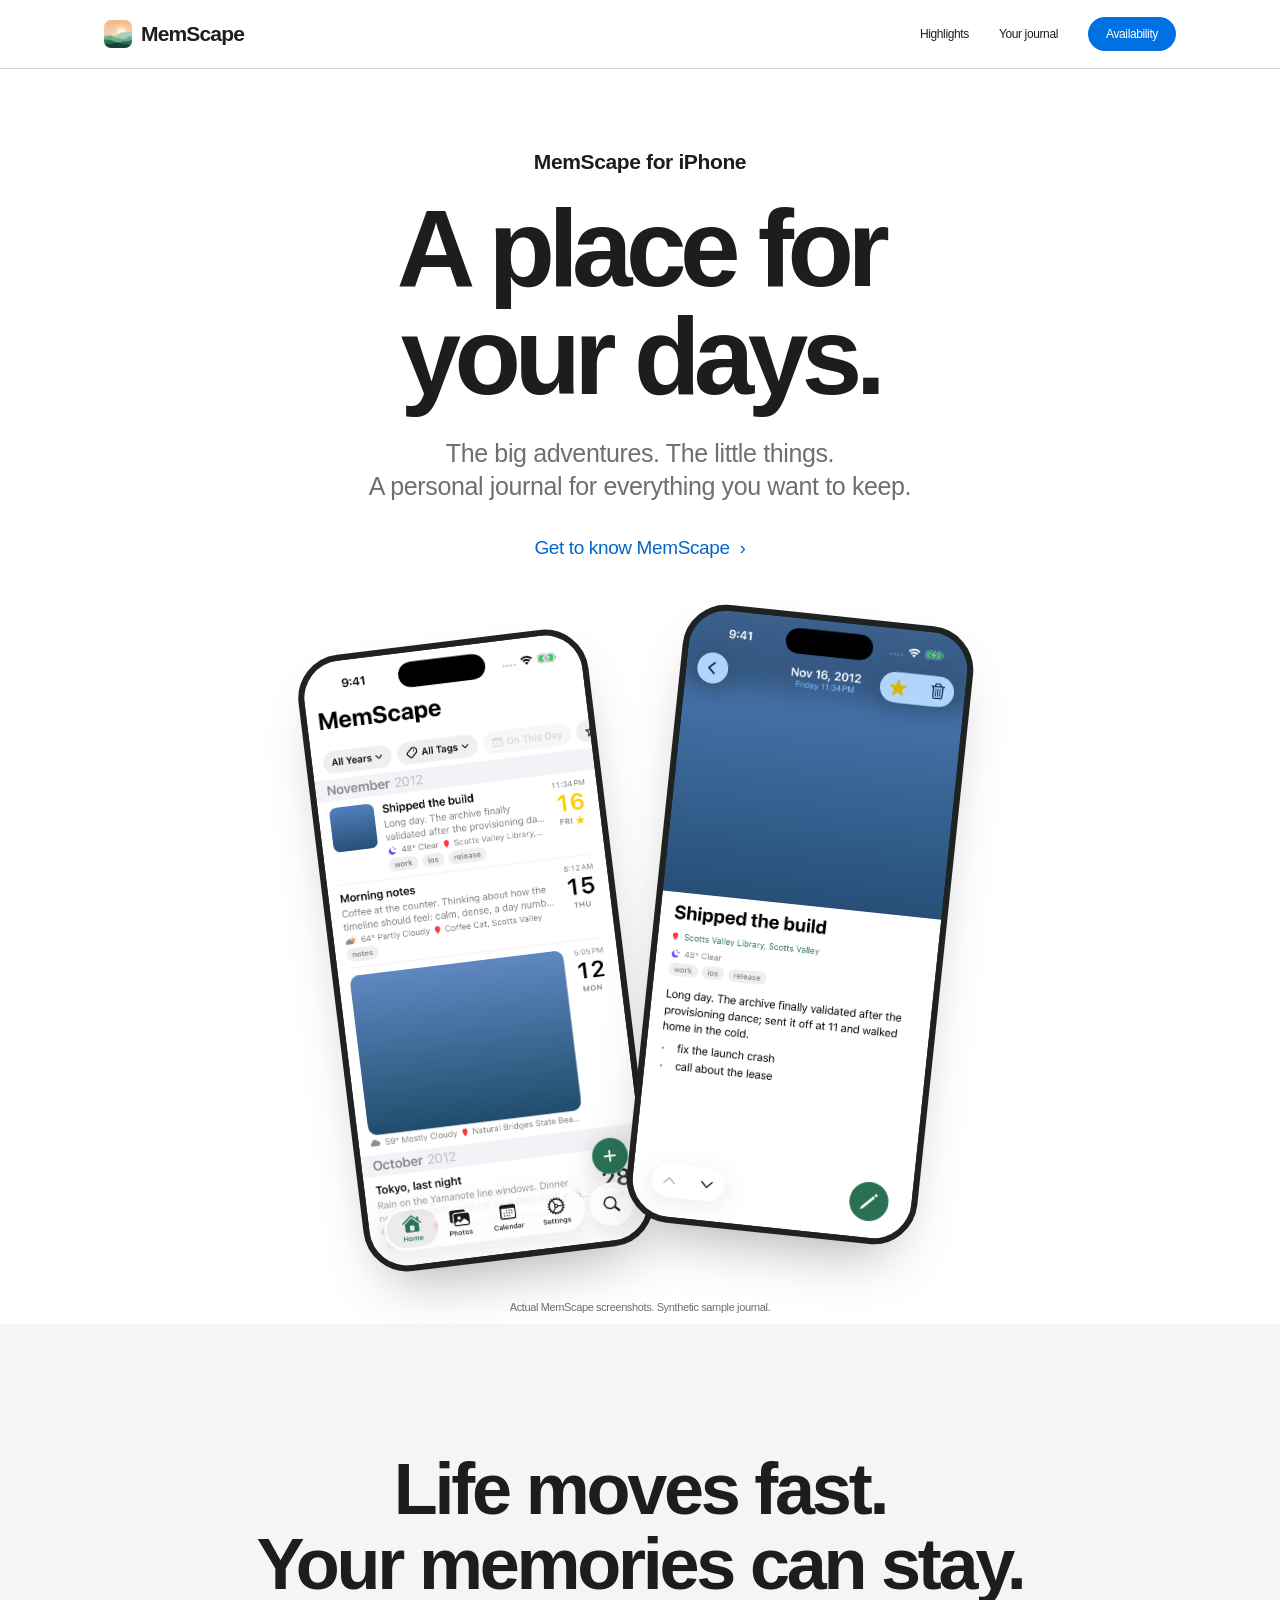
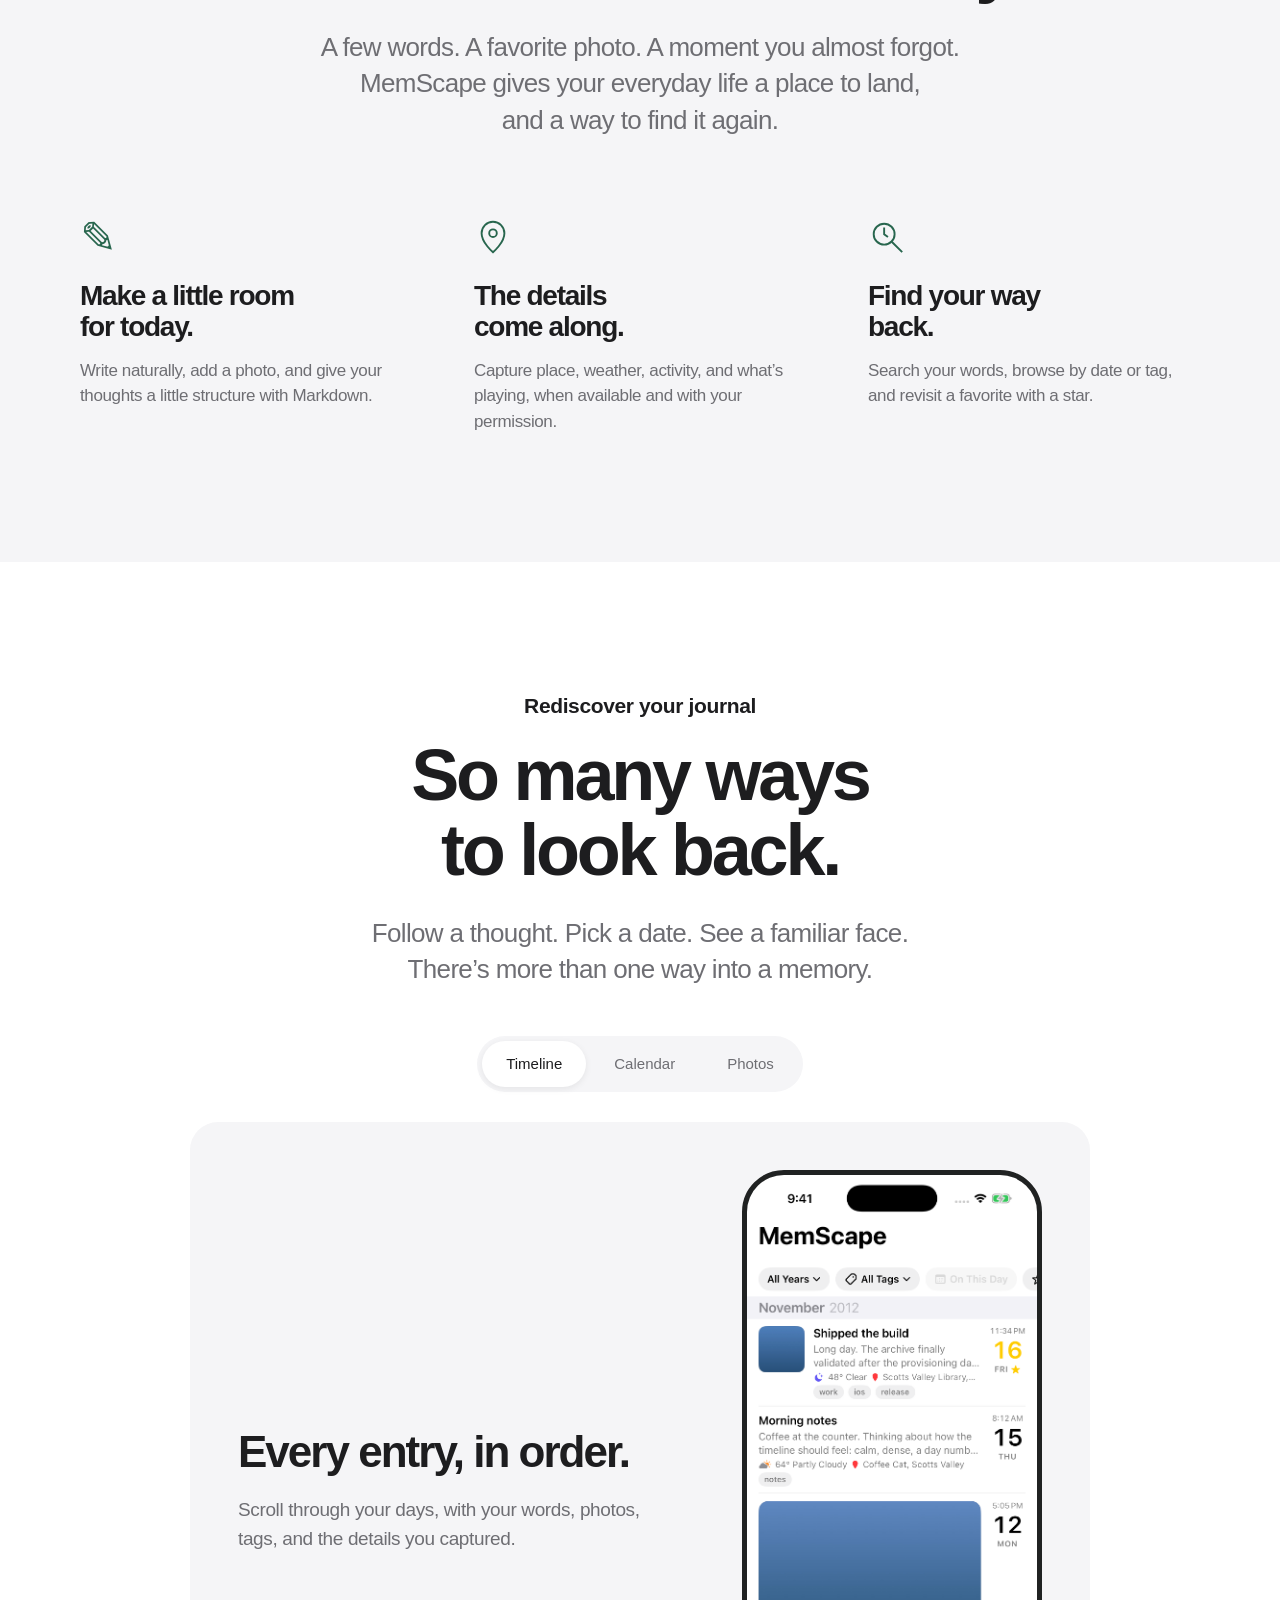
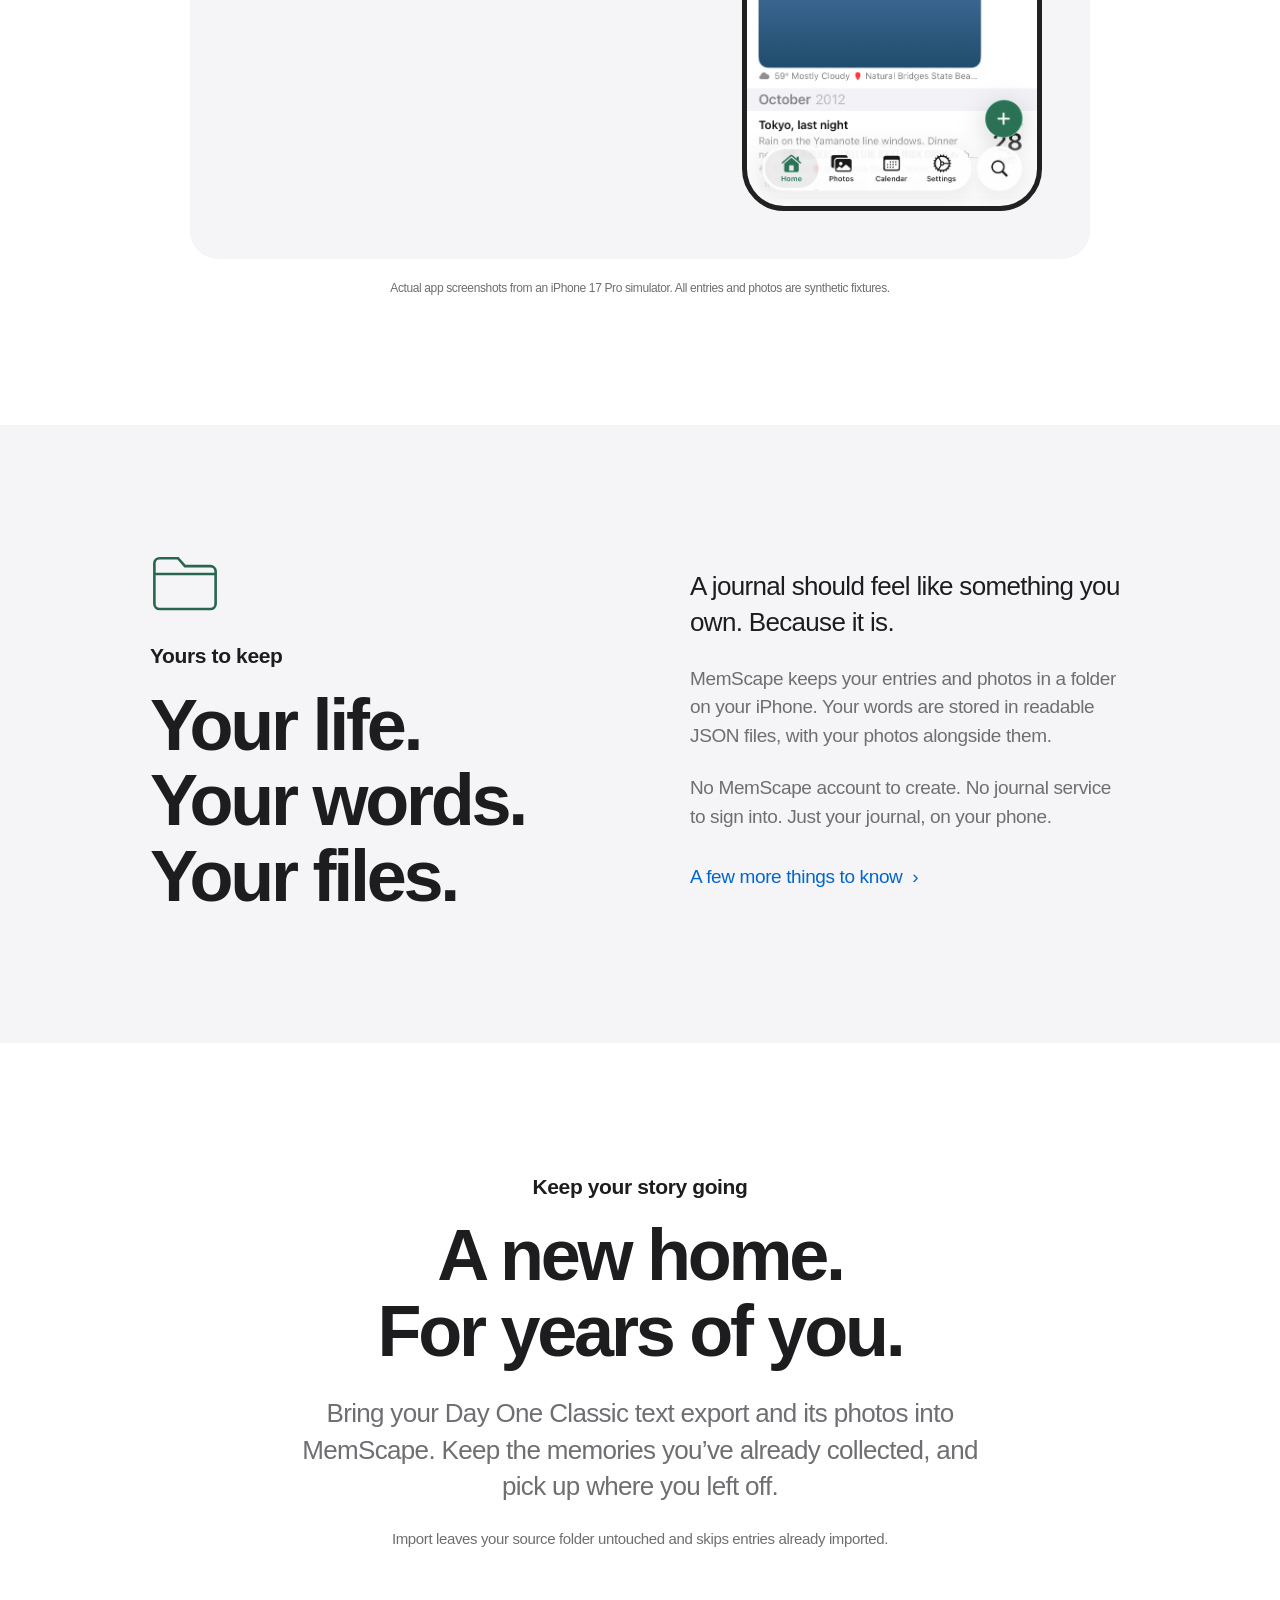
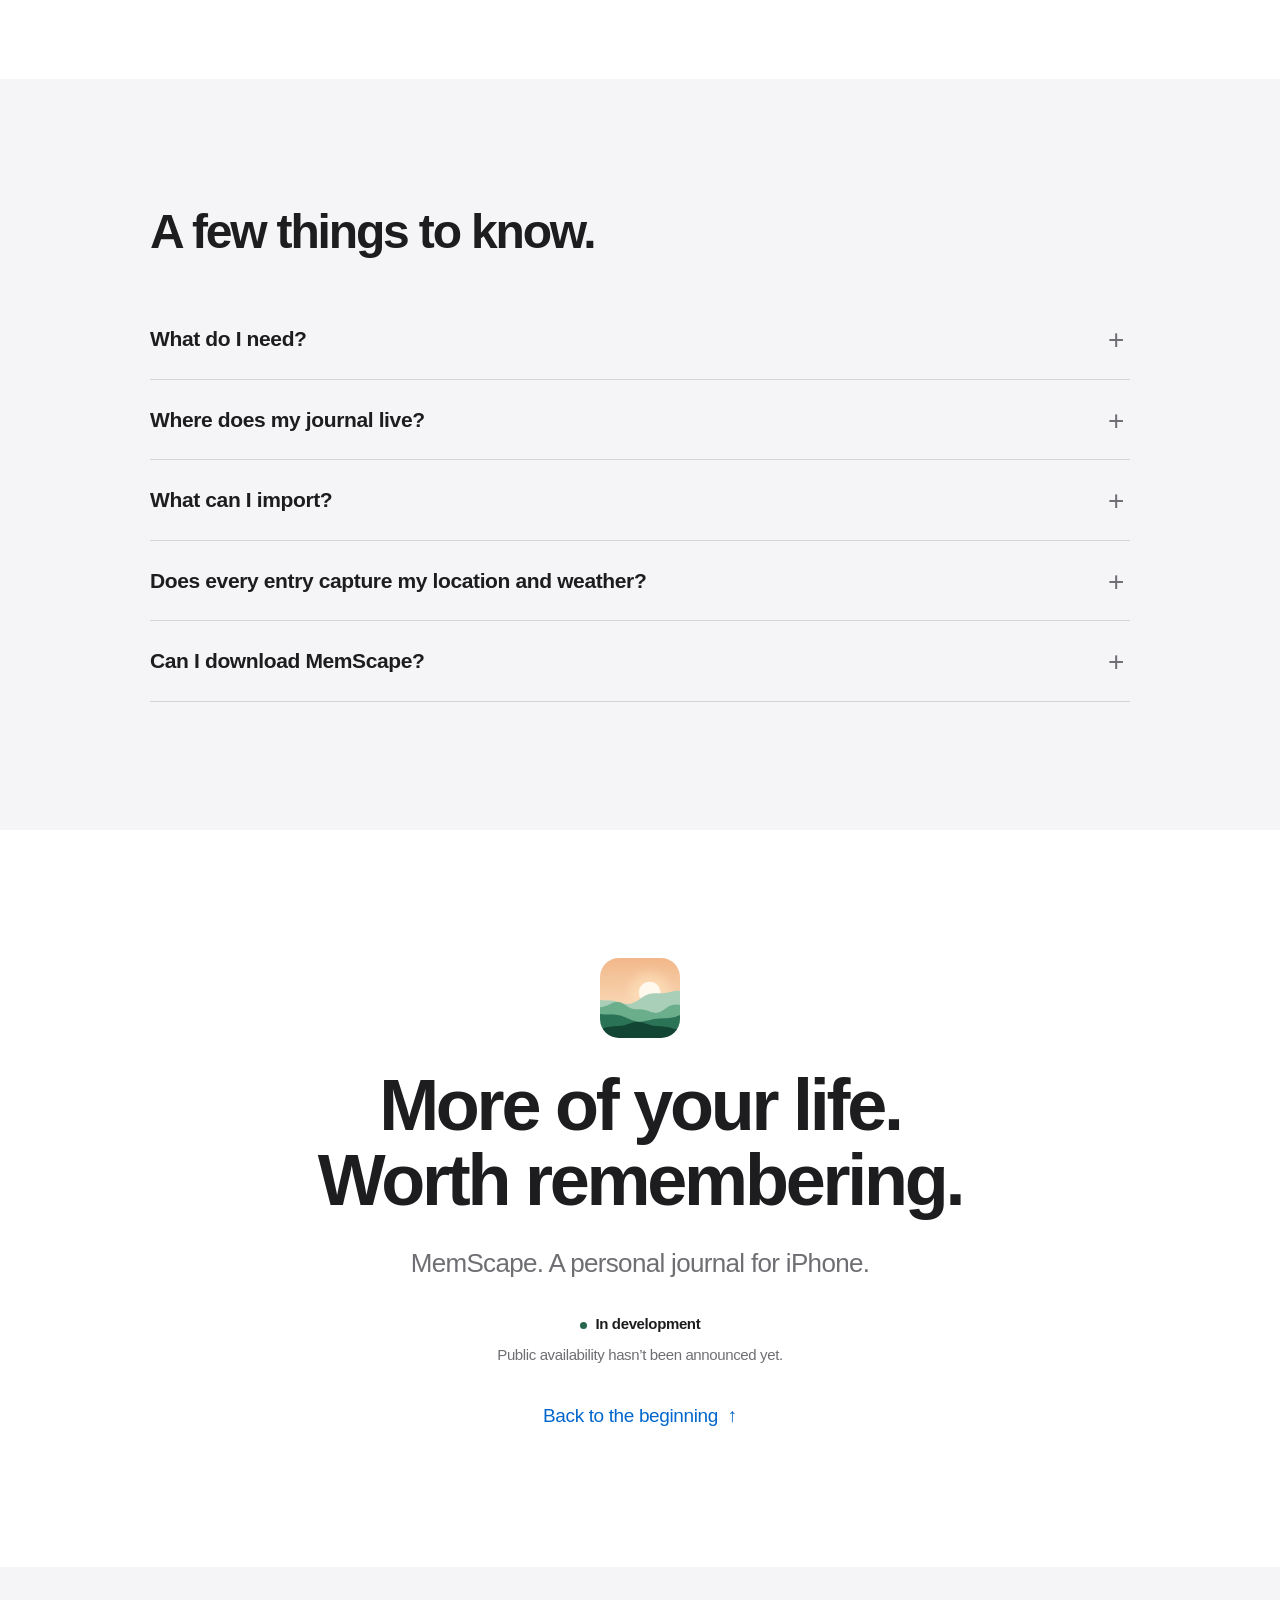
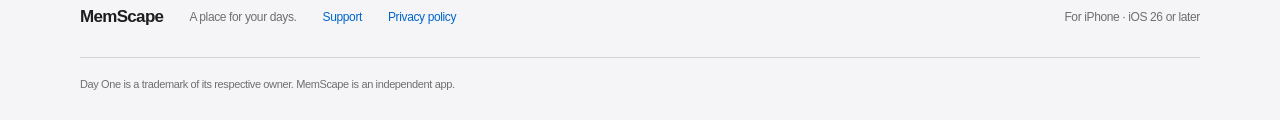
==== index.html @ fe90cf46 "docs: add MemScape privacy and beta support pages" ====
<!doctype html>
<html lang="en">
<head>
  <meta charset="utf-8">
  <meta name="viewport" content="width=device-width, initial-scale=1, viewport-fit=cover">
  <title>MemScape — A place for your days.</title>
  <meta name="description" content="A personal journal for iPhone. Write a little, keep the details, and find your way back. Your words and photos, in files you own.">
  <meta name="color-scheme" content="light dark">
  <meta name="theme-color" content="#ffffff" media="(prefers-color-scheme: light)">
  <meta name="theme-color" content="#000000" media="(prefers-color-scheme: dark)">
  <meta property="og:title" content="MemScape — A place for your days.">
  <meta property="og:description" content="Write a little. Keep the details. Find your way back. A personal journal for iPhone.">
  <meta property="og:type" content="website">
  <link rel="icon" href="assets/app-icon.png" type="image/png">
  <link rel="apple-touch-icon" href="assets/app-icon.png">
  <link rel="stylesheet" href="assets/product.css">
  <script defer src="assets/product.js"></script>
</head>
<body>
  <a class="skip" href="#main">Skip to content</a>
  <header class="navigation">
    <nav class="nav-inner" aria-label="Main navigation">
      <a class="wordmark" href="#top"><img src="assets/app-icon.png" width="28" height="28" alt="">MemScape</a>
      <div class="nav-links"><a href="#highlights">Highlights</a><a href="#your-journal">Your journal</a><a class="button button-small" href="#availability">Availability</a></div>
    </nav>
  </header>
  <main id="main">
    <section class="hero" id="top" aria-labelledby="hero-title">
      <div class="hero-copy">
        <p class="product-name">MemScape for iPhone</p>
        <h1 id="hero-title">A place for<br>your days.</h1>
        <p class="hero-description">The big adventures. The little things.<br>A personal journal for everything you want to keep.</p>
        <a class="text-link" href="#highlights">Get to know MemScape <span aria-hidden="true">›</span></a>
      </div>
      <figure class="product-stage">
        <div class="phone phone-timeline"><picture><source media="(prefers-color-scheme: dark)" srcset="assets/screenshots/home-dark.png"><img src="assets/screenshots/home-light.png" width="1206" height="2622" alt="MemScape Home screen showing the sample journal timeline"></picture></div>
        <div class="phone phone-entry"><picture><source media="(prefers-color-scheme: dark)" srcset="assets/screenshots/entry-dark.png"><img src="assets/screenshots/entry-light.png" width="1206" height="2622" alt="MemScape entry screen showing the sample entry Shipped the build"></picture></div>
        <figcaption>Actual MemScape screenshots. Synthetic sample journal.</figcaption>
      </figure>
    </section>

    <section class="intro band" id="highlights" aria-labelledby="intro-title">
      <div class="wrap"><h2 id="intro-title">Life moves fast.<br>Your memories can stay.</h2><p class="lede">A few words. A favorite photo. A moment you almost forgot.<br class="desktop-break"> MemScape gives your everyday life a place to land,<br class="desktop-break"> and a way to find it again.</p></div>
      <div class="feature-grid wrap-wide">
        <article class="feature"><span class="feature-symbol" aria-hidden="true">✎</span><h3>Make a little room<br>for today.</h3><p>Write naturally, add a photo, and give your thoughts a little structure with Markdown.</p></article>
        <article class="feature"><svg class="feature-symbol" aria-hidden="true" viewBox="0 0 40 40" fill="none" stroke="currentColor" stroke-width="2"><path d="M20 36S8 26 8 16a12 12 0 0 1 24 0c0 10-12 20-12 20Z"/><circle cx="20" cy="16" r="4"/></svg><h3>The details<br>come along.</h3><p>Capture place, weather, activity, and what’s playing, when available and with your permission.</p></article>
        <article class="feature"><svg class="feature-symbol" aria-hidden="true" viewBox="0 0 40 40" fill="none" stroke="currentColor" stroke-width="2"><circle cx="17" cy="17" r="11"/><path d="m25 25 11 11M17 10v7l4 3"/></svg><h3>Find your way<br>back.</h3><p>Search your words, browse by date or tag, and revisit a favorite with a star.</p></article>
      </div>
    </section>

    <section class="browse band" aria-labelledby="browse-title">
      <div class="wrap section-heading"><p class="section-label">Rediscover your journal</p><h2 id="browse-title">So many ways<br>to look back.</h2><p class="lede">Follow a thought. Pick a date. See a familiar face.<br class="desktop-break"> There’s more than one way into a memory.</p></div>
      <div class="browse-demo wrap-wide">
        <div class="preview-controls" role="group" aria-label="Explore journal screenshots" hidden>
          <button type="button" aria-pressed="true" aria-controls="view-timeline" data-view="timeline">Timeline</button>
          <button type="button" aria-pressed="false" aria-controls="view-calendar" data-view="calendar">Calendar</button>
          <button type="button" aria-pressed="false" aria-controls="view-photos" data-view="photos">Photos</button>
        </div>
        <div class="journal-preview" id="view-timeline">
          <div class="preview-copy"><h3>Every entry, in order.</h3><p>Scroll through your days, with your words, photos, tags, and the details you captured.</p></div>
          <div class="screenshot-frame"><picture><source media="(prefers-color-scheme: dark)" srcset="assets/screenshots/home-dark.png"><img src="assets/screenshots/home-light.png" width="1206" height="2622" alt="MemScape Home timeline with sample entries grouped by month"></picture></div>
        </div>
        <div class="journal-preview" id="view-calendar" hidden>
          <div class="preview-copy"><h3>Start with a day.</h3><p>Browse your journal by date in the calendar.</p></div>
          <div class="screenshot-frame"><picture><source media="(prefers-color-scheme: dark)" srcset="assets/screenshots/calendar-dark.png"><img src="assets/screenshots/calendar-light.png" width="1206" height="2622" alt="MemScape Calendar screen showing dates from the sample journal"></picture></div>
        </div>
        <div class="journal-preview" id="view-photos" hidden>
          <div class="preview-copy"><h3>Let a photo take you back.</h3><p>Browse the photos in your journal and open the entries behind them.</p></div>
          <div class="screenshot-frame"><picture><source media="(prefers-color-scheme: dark)" srcset="assets/screenshots/photos-dark.png"><img src="assets/screenshots/photos-light.png" width="1206" height="2622" alt="MemScape Photos screen showing the synthetic sample photo grid"></picture></div>
        </div>
        <p class="demo-note">Actual app screenshots from an iPhone 17 Pro simulator. All entries and photos are synthetic fixtures.</p>
      </div>
    </section>

    <section class="ownership band" id="your-journal" aria-labelledby="ownership-title">
      <div class="wrap ownership-layout"><div><svg class="folder-symbol" viewBox="0 0 80 68" fill="none" aria-hidden="true"><path d="M5 19V12a6 6 0 0 1 6-6h21l8 9h29a6 6 0 0 1 6 6v37a6 6 0 0 1-6 6H11a6 6 0 0 1-6-6V19Z" stroke="currentColor" stroke-width="3"/><path d="M5 24h70" stroke="currentColor" stroke-width="3"/></svg><p class="section-label">Yours to keep</p><h2 id="ownership-title">Your life.<br>Your words.<br>Your files.</h2></div><div class="ownership-copy"><p class="lede">A journal should feel like something you own. Because it is.</p><p>MemScape keeps your entries and photos in a folder on your iPhone. Your words are stored in readable JSON files, with your photos alongside them.</p><p>No MemScape account to create. No journal service to sign into. Just your journal, on your phone.</p><a class="text-link" href="#questions">A few more things to know <span aria-hidden="true">›</span></a></div></div>
    </section>

    <section class="import-section band" aria-labelledby="import-title"><div class="wrap"><p class="section-label">Keep your story going</p><h2 id="import-title">A new home.<br>For years of you.</h2><p class="lede">Bring your Day One Classic text export and its photos into MemScape. Keep the memories you’ve already collected, and pick up where you left off.</p><p class="supporting">Import leaves your source folder untouched and skips entries already imported.</p></div></section>

    <section class="questions band" id="questions" aria-labelledby="questions-title"><div class="wrap"><h2 id="questions-title">A few things to know.</h2>
      <details><summary>What do I need?</summary><p>MemScape is being developed for iPhone running iOS 26 or later, in portrait orientation.</p></details>
      <details><summary>Where does my journal live?</summary><p>In MemScape’s Documents/Journal folder on your iPhone. Entries are individual JSON files; photos are JPEG files. You can access the journal through the Files app. Keep your own backup of the folder.</p></details>
      <details><summary>What can I import?</summary><p>A Day One Classic text-export folder with its referenced photos. This importer is for the Classic text format; it does not import modern Day One JSON or ZIP exports.</p></details>
      <details><summary>Does every entry capture my location and weather?</summary><p>Context capture depends on your permissions, device support, and service availability. You can write an entry without those details.</p></details>
      <details><summary>Can I download MemScape?</summary><p>MemScape is in development. A public download and release date haven’t been announced.</p></details>
    </div></section>

    <section class="availability band" id="availability" aria-labelledby="availability-title"><div class="wrap"><img class="closing-icon" src="assets/app-icon.png" width="80" height="80" alt="" loading="lazy"><h2 id="availability-title">More of your life.<br>Worth remembering.</h2><p class="lede">MemScape. A personal journal for iPhone.</p><p class="availability-status"><span aria-hidden="true"></span> In development</p><p class="supporting">Public availability hasn’t been announced yet.</p><a class="text-link" href="#top">Back to the beginning <span aria-hidden="true">↑</span></a></div></section>
  </main>
  <footer><div class="wrap-wide footer-inner"><a class="wordmark" href="#top">MemScape</a><p>A place for your days.</p><a href="support.html">Support</a><a href="privacy-policy.html">Privacy policy</a><span>For iPhone · iOS 26 or later</span></div><p class="footer-note wrap-wide">Day One is a trademark of its respective owner. MemScape is an independent app.</p></footer>
</body>
</html>
---- assets/product.css ----
:root {
  color-scheme: light dark;
  --background: #fff; --surface: #f5f5f7; --ink: #1d1d1f; --secondary: #6e6e73;
  --line: #d2d2d7; --blue: #0066cc; --green: #28664e; --nav: rgb(255 255 255 / 82%);
  font-family: -apple-system, BlinkMacSystemFont, "Helvetica Neue", Arial, sans-serif;
  font-synthesis: none; -webkit-font-smoothing: antialiased;
}
* { box-sizing: border-box; }
html { scroll-padding-top: 84px; }
body { margin: 0; background: var(--background); color: var(--ink); font-size: 17px; line-height: 1.5; letter-spacing: -.022em; }
h1, h2, h3, p, figure { margin: 0; }
h1, h2, h3 { line-height: 1.05; letter-spacing: -.045em; text-wrap: balance; }
h2 { font-size: clamp(40px, 5.8vw, 72px); font-weight: 650; }
a { color: var(--blue); text-decoration: none; }
a:hover { text-decoration: underline; }
button { font: inherit; }
img { display: block; max-width: 100%; height: auto; }
svg { display: block; }
[hidden] { display: none !important; }
:focus-visible { outline: 3px solid var(--blue); outline-offset: 5px; border-radius: 5px; }
.skip { position: fixed; top: -100px; left: 20px; background: var(--background); padding: 12px; z-index: 20; }
.skip:focus { top: 12px; }
.wrap { width: min(980px, calc(100% - 48px)); margin-inline: auto; }
.wrap-wide { width: min(1120px, calc(100% - 48px)); margin-inline: auto; }
.navigation { position: sticky; top: 0; z-index: 10; background: var(--nav); backdrop-filter: blur(20px); -webkit-backdrop-filter: blur(20px); border-bottom: 1px solid var(--line); }
.nav-inner { max-width: 1120px; margin: auto; min-height: 68px; display: flex; align-items: center; justify-content: space-between; gap: 20px; padding: 8px 24px; }
.wordmark { display: inline-flex; align-items: center; gap: 9px; font-size: 21px; font-weight: 650; color: var(--ink); letter-spacing: -.04em; min-height: 44px; }
.wordmark img { border-radius: 7px; }
.nav-links { display: flex; align-items: center; gap: 30px; font-size: 12px; }
.nav-links > a { display: inline-flex; align-items: center; min-height: 44px; color: var(--ink); }
.nav-links > .button { color: #fff; min-height: 34px; }
.button { display: inline-block; background: #0071e3; color: #fff; border-radius: 24px; padding: 8px 18px; }
.button:hover { background: #0077ed; text-decoration: none; }
.hero { overflow: hidden; text-align: center; padding-top: clamp(54px, 6vw, 84px); }
.hero-copy { padding: 0 24px; }
.product-name { font-size: 21px; font-weight: 600; margin-bottom: 18px; }
h1 { font-size: clamp(64px, 8.5vw, 112px); line-height: .99; font-weight: 700; letter-spacing: -.06em; }
.hero-description { color: var(--secondary); font-size: clamp(19px, 2vw, 25px); line-height: 1.35; font-weight: 500; margin: 26px auto 22px; }
.text-link { display: inline-block; font-size: 19px; min-height: 44px; padding: 8px 0; }
.text-link span { margin-left: 5px; }
.product-stage { width: 800px; max-width: 100%; height: 710px; margin: 43px auto 0; position: relative; }
.phone { position: absolute; width: 292px; border: 6px solid #202222; border-radius: 44px; background: #202222; box-shadow: 0 30px 60px -25px rgb(0 0 0 / 35%); overflow: hidden; }
.phone img { width: 100%; height: auto; }
.phone-timeline { left: 90px; top: 26px; transform: rotate(-7deg); }
.phone-entry { right: 94px; top: 0; transform: rotate(6deg); }
figcaption { position: absolute; bottom: 8px; width: 100%; font-size: 11px; color: var(--secondary); }
.band { padding: clamp(80px, 10vw, 140px) 0; }
.intro { background: var(--surface); text-align: center; }
.lede { color: var(--secondary); font-size: clamp(20px, 2.3vw, 26px); line-height: 1.4; letter-spacing: -.026em; margin: 26px auto 0; max-width: 690px; font-weight: 500; }
.feature-grid { display: grid; grid-template-columns: repeat(3, 1fr); gap: 62px; text-align: left; margin-top: 78px; }
.feature-symbol { display: block; width: 38px; height: 42px; color: var(--green); font-size: 44px; line-height: 1; margin-bottom: 22px; }
.feature h3 { font-size: 28px; line-height: 1.12; margin-bottom: 15px; }
.feature p { font-size: 17px; color: var(--secondary); line-height: 1.5; }
.section-heading { text-align: center; }
.section-label { font-size: 21px; font-weight: 600; margin-bottom: 16px; }
.browse-demo { margin-top: 48px; }
.preview-controls { display: flex; justify-content: center; gap: 4px; background: var(--surface); border-radius: 30px; padding: 5px; width: fit-content; max-width: 100%; margin: 0 auto 30px; }
.preview-controls button { border: 0; border-radius: 24px; background: transparent; padding: 12px 24px; cursor: pointer; color: var(--secondary); font-size: 15px; min-height: 44px; }
.preview-controls button[aria-pressed="true"] { background: var(--background); color: var(--ink); box-shadow: 0 2px 7px #00000012; }
.journal-preview { padding: 48px; border-radius: 28px; background: var(--surface); display: grid; grid-template-columns: 1fr 300px; gap: 60px; align-items: center; max-width: 900px; margin-inline: auto; }
.preview-copy h3 { font-size: clamp(30px, 3.5vw, 44px); line-height: 1.1; }
.preview-copy p { font-size: 19px; line-height: 1.5; color: var(--secondary); margin-top: 20px; }
.screenshot-frame { border: 5px solid #202222; border-radius: 42px; overflow: hidden; background: #202222; width: 100%; }
.screenshot-frame img { width: 100%; height: auto; }
.demo-note { text-align: center; color: var(--secondary); font-size: 12px; margin-top: 20px; }
.ownership { background: var(--surface); }
.ownership-layout { display: grid; grid-template-columns: 1fr 1fr; gap: 100px; align-items: center; }
.folder-symbol { width: 70px; color: var(--green); margin-bottom: 28px; }
.ownership-copy .lede { color: var(--ink); margin-top: 0; }
.ownership-copy > p:not(.lede) { color: var(--secondary); margin-top: 24px; font-size: 19px; }
.ownership-copy .text-link { margin-top: 24px; }
.import-section { text-align: center; }
.supporting { color: var(--secondary); font-size: 15px; margin: 24px auto 0; max-width: 540px; }
.questions { background: var(--surface); }
.questions h2 { font-size: clamp(34px, 4vw, 48px); margin-bottom: 42px; }
details { border-bottom: 1px solid var(--line); }
summary { font-size: 21px; font-weight: 600; padding: 24px 36px 24px 0; cursor: pointer; position: relative; list-style: none; }
summary::-webkit-details-marker { display: none; }
summary::after { content: "+"; position: absolute; right: 6px; top: 20px; color: var(--secondary); font-size: 28px; font-weight: 300; }
details[open] summary::after { content: "−"; }
details p { padding: 0 35px 25px 0; color: var(--secondary); max-width: 780px; }
.availability { text-align: center; }
.closing-icon { margin: 0 auto 30px; border-radius: 19px; }
.availability-status { margin-top: 32px; font-size: 15px; font-weight: 600; }
.availability-status span { display: inline-block; width: 7px; height: 7px; background: var(--green); border-radius: 50%; margin-right: 5px; }
.availability .supporting { margin-top: 8px; }
.availability .text-link { margin-top: 28px; }
footer { padding: 28px 0; background: var(--surface); color: var(--secondary); font-size: 12px; }
.footer-inner { display: flex; align-items: center; gap: 26px; flex-wrap: wrap; }
.footer-inner .wordmark { font-size: 17px; }
.footer-inner > span { margin-left: auto; }
.footer-note { border-top: 1px solid var(--line); padding-top: 18px; margin-top: 18px; font-size: 11px; }
@media (prefers-color-scheme: dark) {
  :root { --background: #000; --surface: #161617; --ink: #f5f5f7; --secondary: #a1a1a6; --line: #424245; --blue: #2997ff; --green: #8dc9a8; --nav: rgb(22 22 23 / 85%); }
  .phone { box-shadow: 0 30px 60px -25px #000; }
}
@media (max-width: 760px) {
  .nav-links { gap: 18px; }
  .nav-links > a:not(.button) { display: none; }
  .nav-inner { min-height: 60px; padding-inline: 20px; }
  .product-name { font-size: 18px; }
  .hero-description { font-size: 20px; }
  .product-stage { height: auto; aspect-ratio: 1 / 1.17; width: calc(100% - 32px); }
  .phone { width: 44%; max-width: 250px; border-width: 4px; border-radius: 26px; transform-origin: top center; }
  .phone-timeline { left: 6%; top: 26px; transform: rotate(-7deg); }
  .phone-entry { right: 6%; transform: rotate(6deg); }
  figcaption { bottom: 8px; }
  .feature-grid { grid-template-columns: 1fr; gap: 44px; max-width: 440px; margin-top: 55px; }
  .feature h3 br { display: none; }
  .feature-symbol { margin-bottom: 16px; }
  .ownership-layout { grid-template-columns: 1fr; gap: 35px; }
  .ownership-layout h2 { max-width: 500px; }
  .journal-preview { padding: 28px 24px; border-radius: 22px; grid-template-columns: 1fr; gap: 28px; }
  .preview-copy { text-align: center; }
  .preview-copy p { font-size: 17px; margin-top: 14px; }
  .screenshot-frame { width: min(280px, 100%); margin-inline: auto; }
  .preview-controls button { padding-inline: 18px; font-size: 13px; }
  summary { font-size: 18px; }
  .desktop-break { display: none; }
  .footer-inner { gap: 8px 20px; }
  .footer-inner > span { flex-basis: 100%; margin-left: 0; }
}
@media (max-width: 380px) {
  .wrap, .wrap-wide { width: calc(100% - 36px); }
  h1 { font-size: 60px; }
  .preview-controls button { padding-inline: 11px; }
  .journal-preview { padding: 20px; }
}
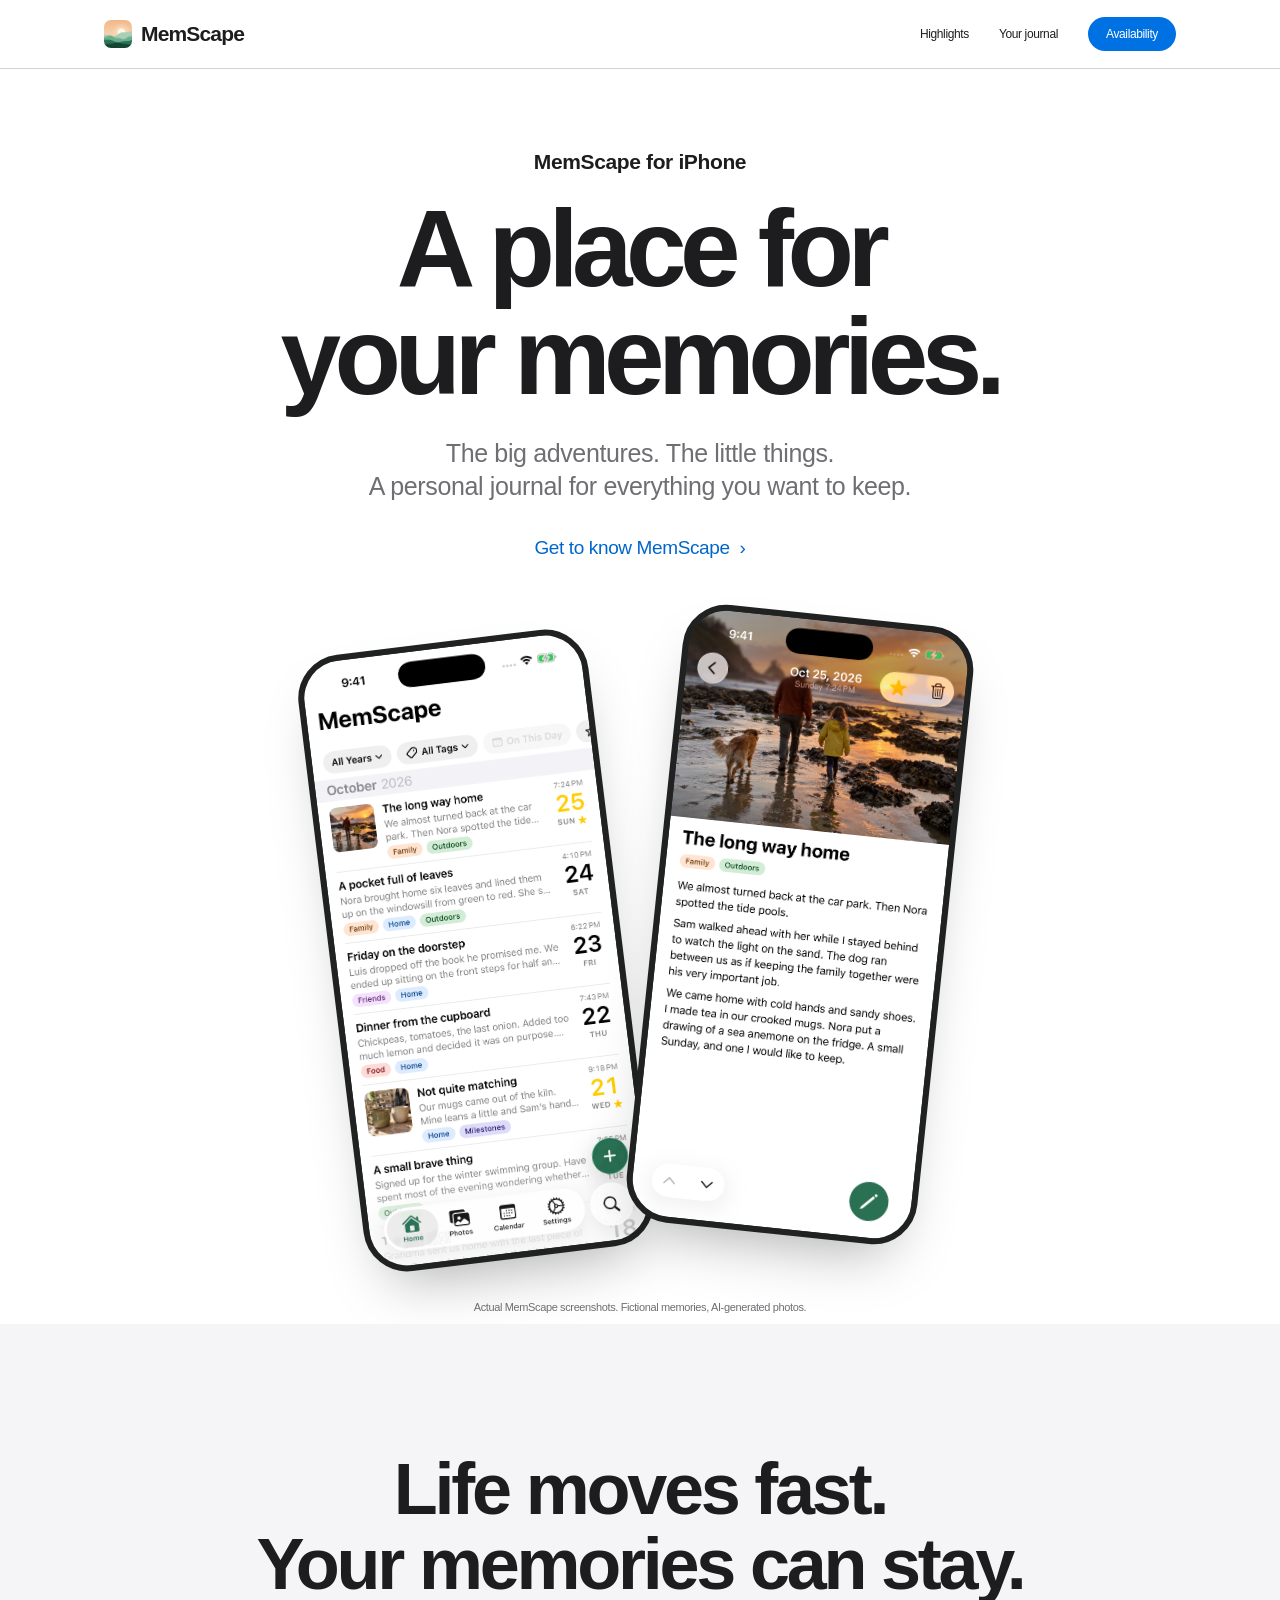
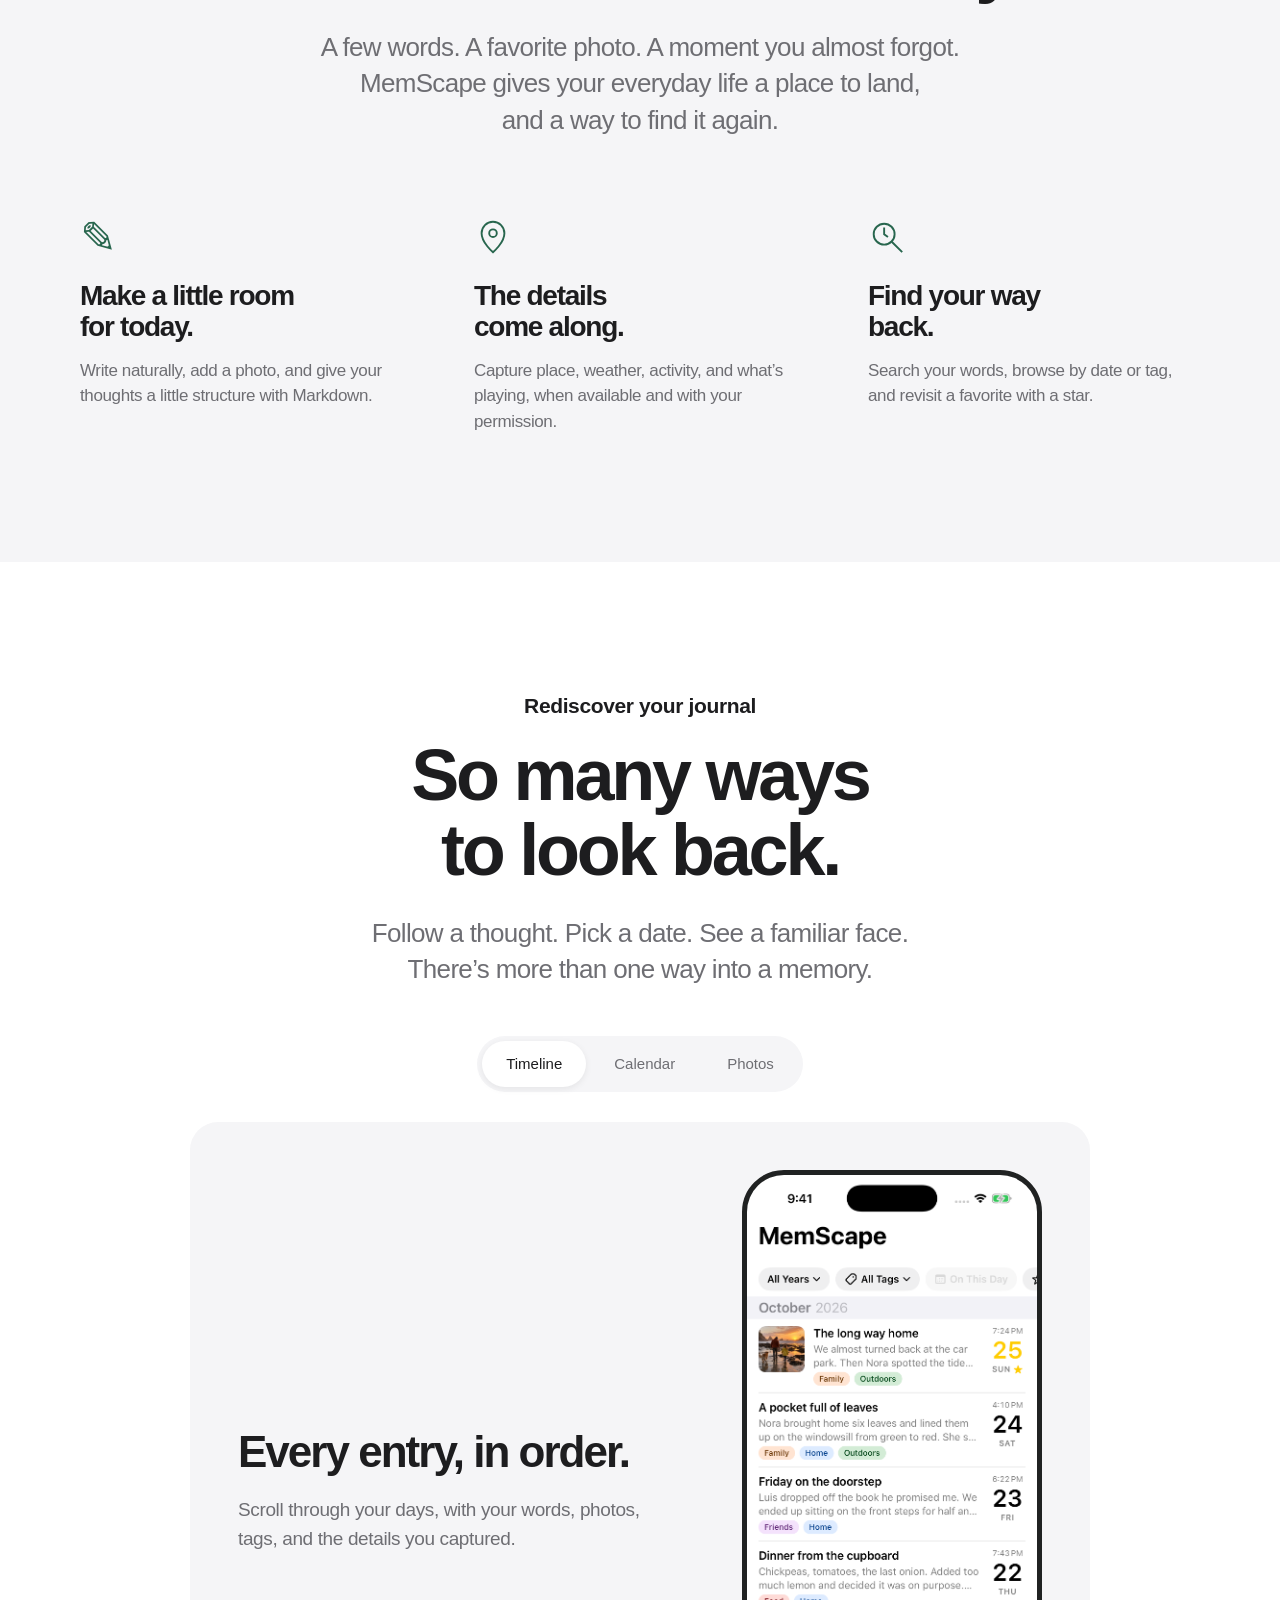
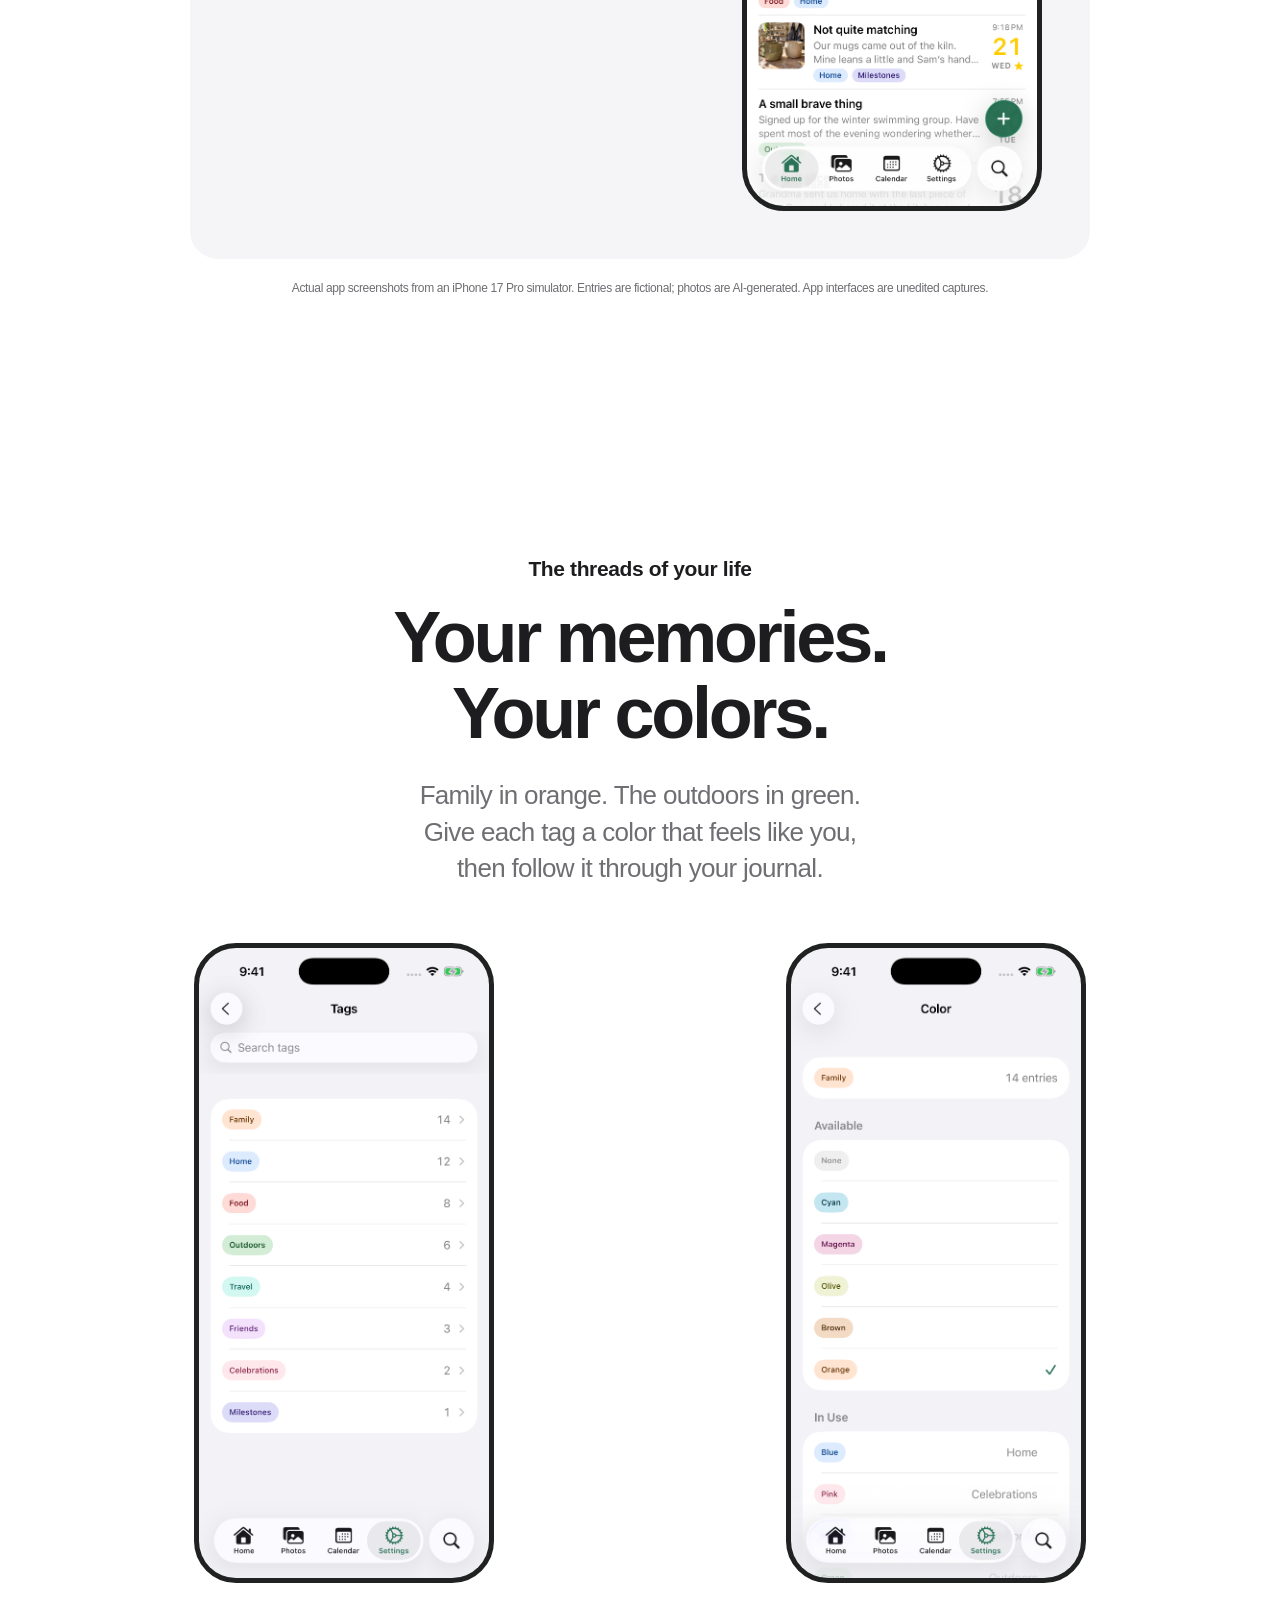
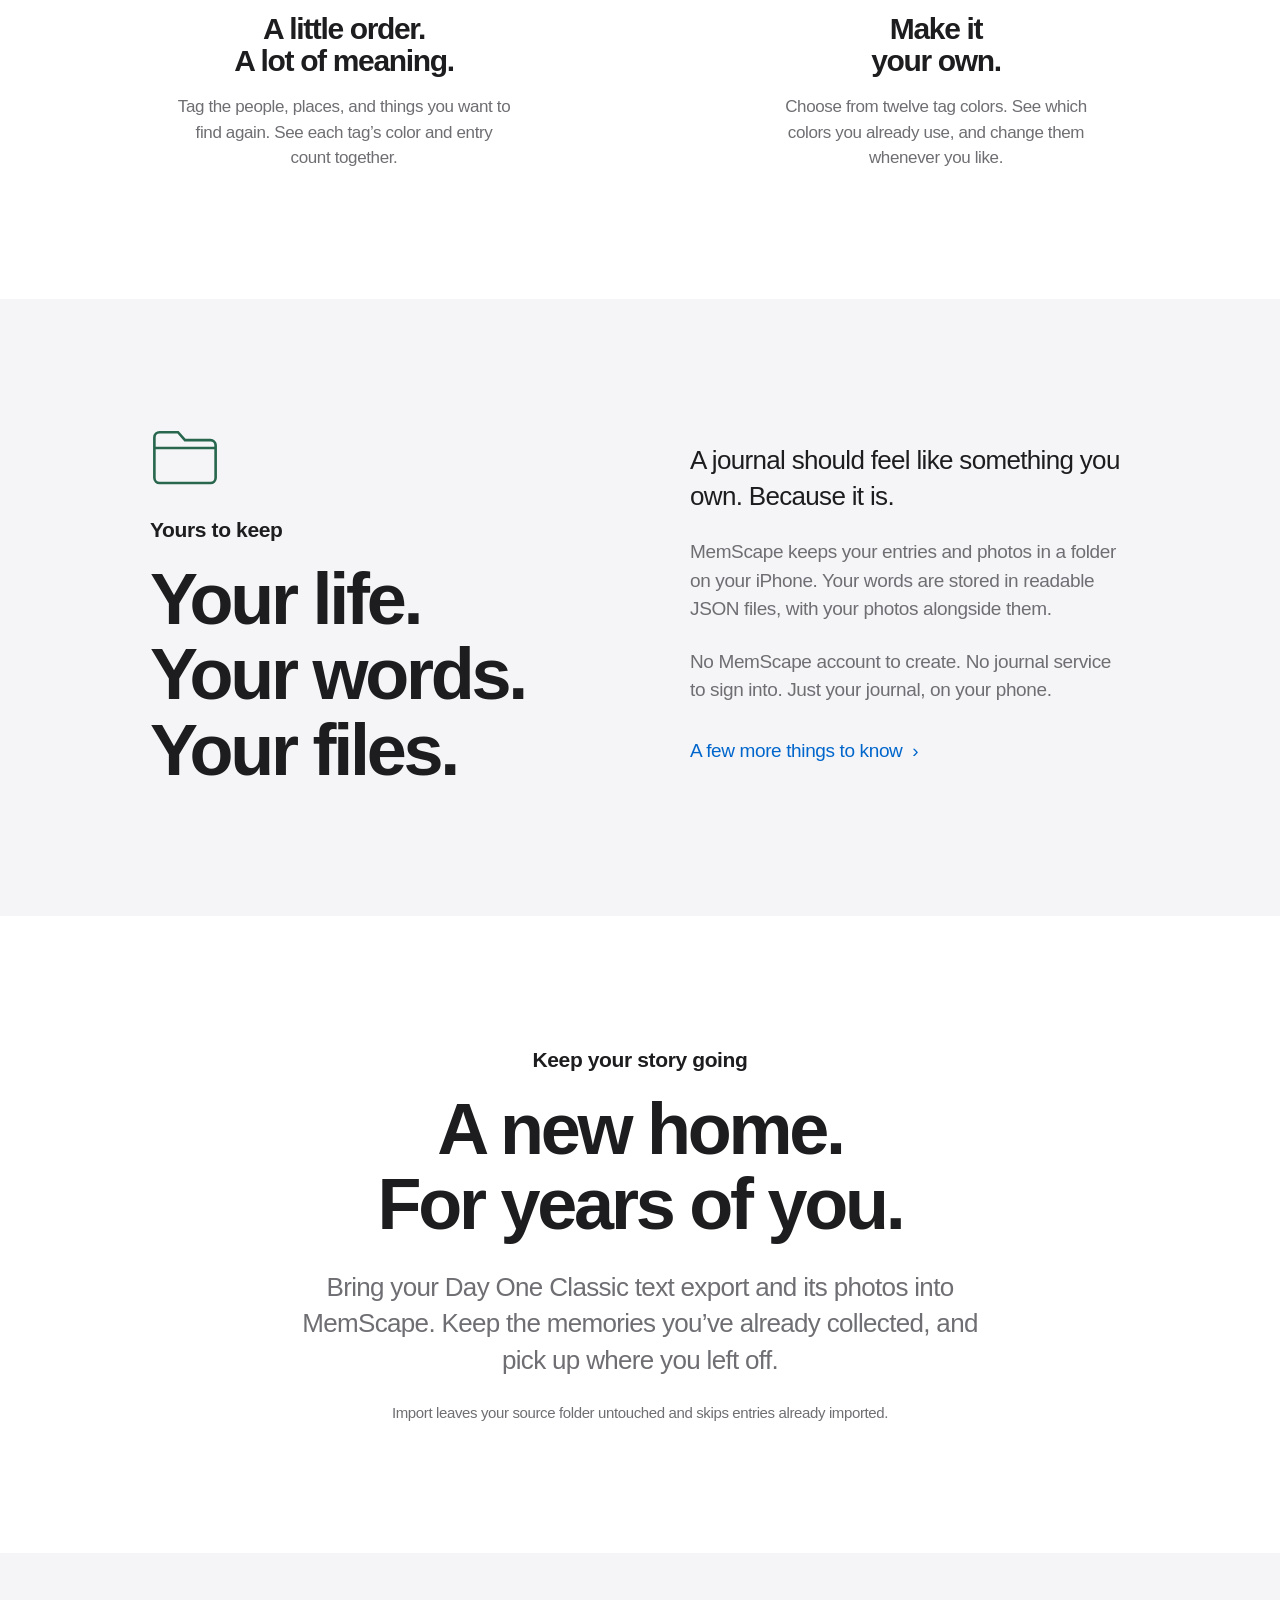
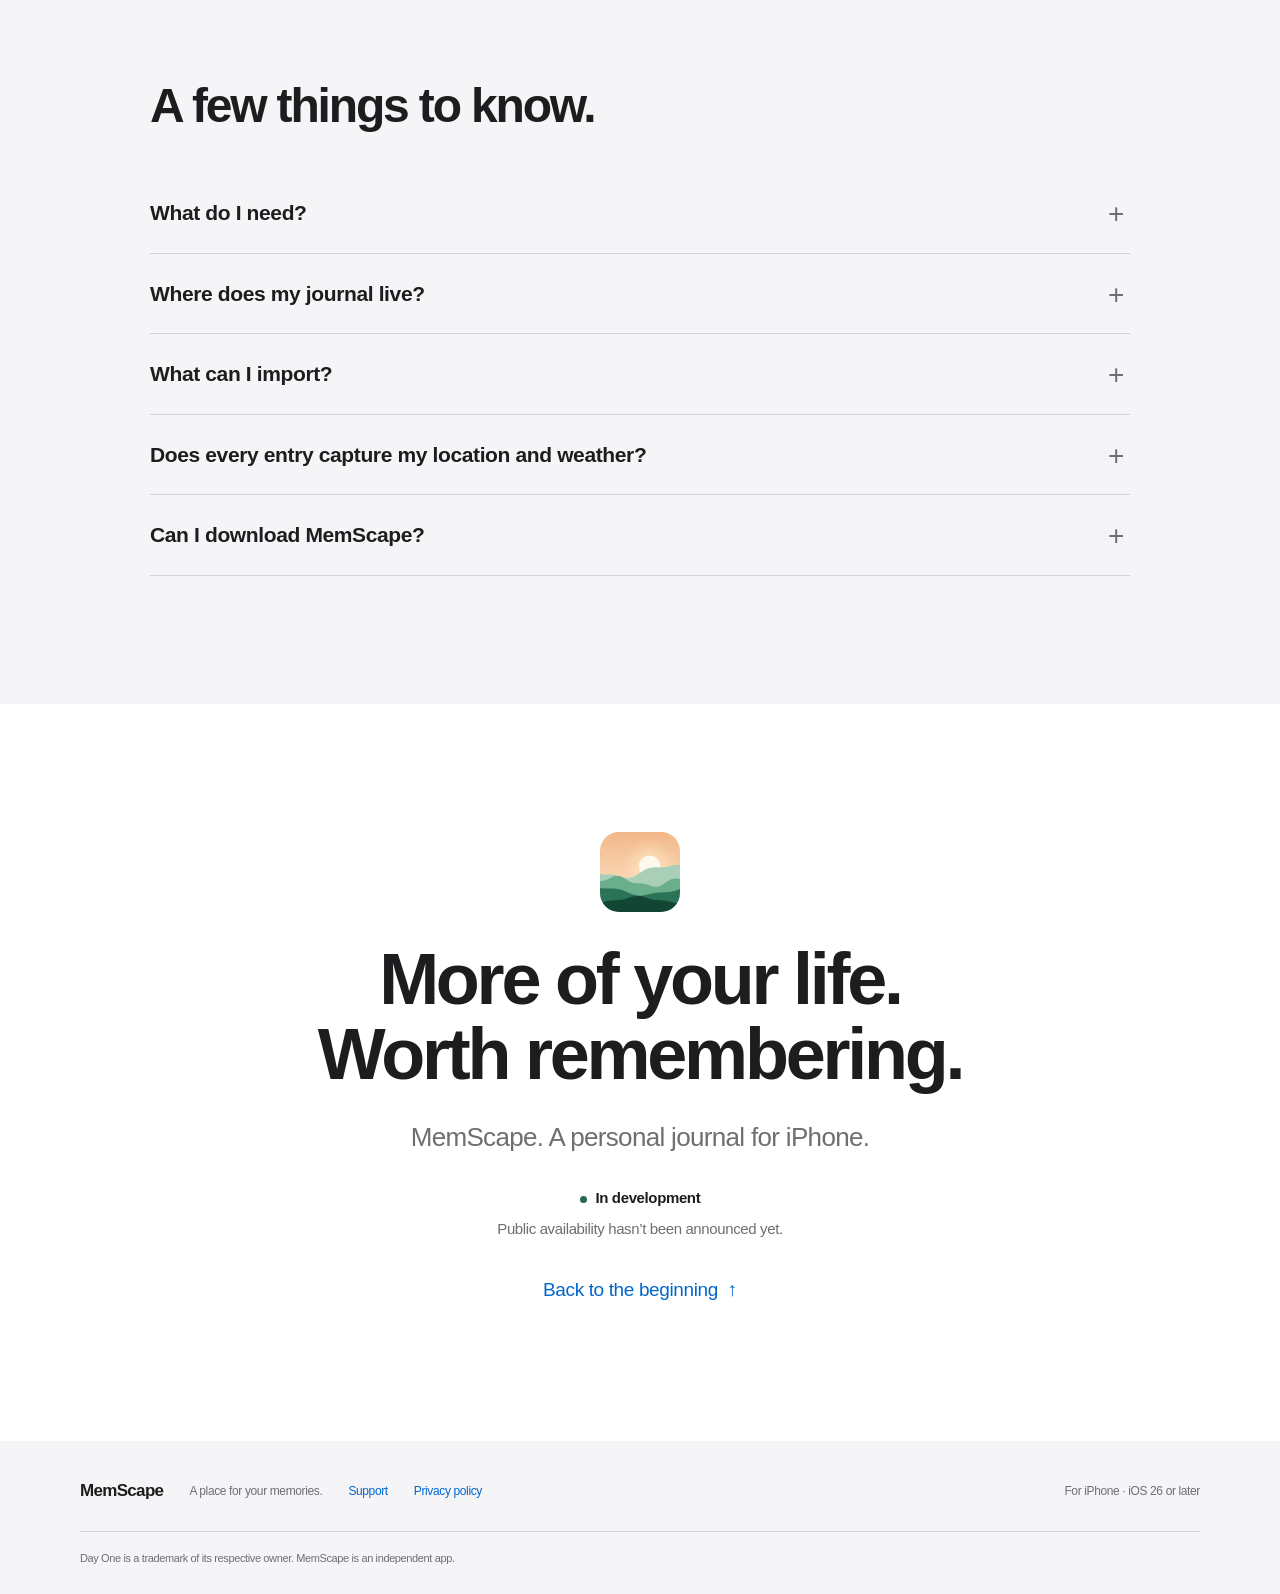
==== commit 0f355f1a: "Show memories through current app photos, calendar and tag colors" ====
--- a/index.html
+++ b/index.html
@@ -3,17 +3,17 @@
 <head>
   <meta charset="utf-8">
   <meta name="viewport" content="width=device-width, initial-scale=1, viewport-fit=cover">
-  <title>MemScape — A place for your days.</title>
+  <title>MemScape — A place for your memories.</title>
   <meta name="description" content="A personal journal for iPhone. Write a little, keep the details, and find your way back. Your words and photos, in files you own.">
   <meta name="color-scheme" content="light dark">
   <meta name="theme-color" content="#ffffff" media="(prefers-color-scheme: light)">
   <meta name="theme-color" content="#000000" media="(prefers-color-scheme: dark)">
-  <meta property="og:title" content="MemScape — A place for your days.">
-  <meta property="og:description" content="Write a little. Keep the details. Find your way back. A personal journal for iPhone.">
+  <meta property="og:title" content="MemScape — A place for your memories.">
+  <meta property="og:description" content="A place for your memories. Photos, colored tags, and a visual calendar. A personal journal for iPhone.">
   <meta property="og:type" content="website">
   <link rel="icon" href="assets/app-icon.png" type="image/png">
   <link rel="apple-touch-icon" href="assets/app-icon.png">
-  <link rel="stylesheet" href="assets/product.css">
+  <link rel="stylesheet" href="assets/product.css?v=20261026">
   <script defer src="assets/product.js"></script>
 </head>
 <body>
@@ -28,14 +28,14 @@
     <section class="hero" id="top" aria-labelledby="hero-title">
       <div class="hero-copy">
         <p class="product-name">MemScape for iPhone</p>
-        <h1 id="hero-title">A place for<br>your days.</h1>
+        <h1 id="hero-title">A place for<br>your memories.</h1>
         <p class="hero-description">The big adventures. The little things.<br>A personal journal for everything you want to keep.</p>
         <a class="text-link" href="#highlights">Get to know MemScape <span aria-hidden="true">›</span></a>
       </div>
       <figure class="product-stage">
-        <div class="phone phone-timeline"><picture><source media="(prefers-color-scheme: dark)" srcset="assets/screenshots/home-dark.png"><img src="assets/screenshots/home-light.png" width="1206" height="2622" alt="MemScape Home screen showing the sample journal timeline"></picture></div>
-        <div class="phone phone-entry"><picture><source media="(prefers-color-scheme: dark)" srcset="assets/screenshots/entry-dark.png"><img src="assets/screenshots/entry-light.png" width="1206" height="2622" alt="MemScape entry screen showing the sample entry Shipped the build"></picture></div>
-        <figcaption>Actual MemScape screenshots. Synthetic sample journal.</figcaption>
+        <div class="phone phone-timeline"><picture><source media="(prefers-color-scheme: dark)" srcset="assets/screenshots/home-dark.png?v=faa8536-final"><img src="assets/screenshots/home-light.png?v=faa8536-final" width="1206" height="2622" alt="MemScape Home timeline with fictional family memories and colored tags"></picture></div>
+        <div class="phone phone-entry"><picture><source media="(prefers-color-scheme: dark)" srcset="assets/screenshots/entry-dark.png?v=faa8536-final"><img src="assets/screenshots/entry-light.png?v=faa8536-final" width="1206" height="2622" alt="MemScape entry The long way home with a beach photograph and colored Family and Outdoors tags"></picture></div>
+        <figcaption>Actual MemScape screenshots. Fictional memories, AI-generated photos.</figcaption>
       </figure>
     </section>
 
@@ -58,17 +58,25 @@
         </div>
         <div class="journal-preview" id="view-timeline">
           <div class="preview-copy"><h3>Every entry, in order.</h3><p>Scroll through your days, with your words, photos, tags, and the details you captured.</p></div>
-          <div class="screenshot-frame"><picture><source media="(prefers-color-scheme: dark)" srcset="assets/screenshots/home-dark.png"><img src="assets/screenshots/home-light.png" width="1206" height="2622" alt="MemScape Home timeline with sample entries grouped by month"></picture></div>
+          <div class="screenshot-frame"><picture><source media="(prefers-color-scheme: dark)" srcset="assets/screenshots/home-dark.png?v=faa8536-final"><img src="assets/screenshots/home-light.png?v=faa8536-final" width="1206" height="2622" alt="MemScape Home timeline with sample entries grouped by month"></picture></div>
         </div>
         <div class="journal-preview" id="view-calendar" hidden>
-          <div class="preview-copy"><h3>Start with a day.</h3><p>Browse your journal by date in the calendar.</p></div>
-          <div class="screenshot-frame"><picture><source media="(prefers-color-scheme: dark)" srcset="assets/screenshots/calendar-dark.png"><img src="assets/screenshots/calendar-light.png" width="1206" height="2622" alt="MemScape Calendar screen showing dates from the sample journal"></picture></div>
+          <div class="preview-copy"><h3>A month of moments.<br>At a glance.</h3><p>Your photos turn the calendar into a visual map of your memories. Pick a day to return to its entries.</p></div>
+          <div class="screenshot-frame"><picture><source media="(prefers-color-scheme: dark)" srcset="assets/screenshots/calendar-dark.png?v=faa8536-final"><img src="assets/screenshots/calendar-light.png?v=faa8536-final" width="1206" height="2622" alt="MemScape visual October calendar with photo tiles for family meals, travel, a birthday and a beach walk"></picture></div>
         </div>
         <div class="journal-preview" id="view-photos" hidden>
           <div class="preview-copy"><h3>Let a photo take you back.</h3><p>Browse the photos in your journal and open the entries behind them.</p></div>
-          <div class="screenshot-frame"><picture><source media="(prefers-color-scheme: dark)" srcset="assets/screenshots/photos-dark.png"><img src="assets/screenshots/photos-light.png" width="1206" height="2622" alt="MemScape Photos screen showing the synthetic sample photo grid"></picture></div>
+          <div class="screenshot-frame"><picture><source media="(prefers-color-scheme: dark)" srcset="assets/screenshots/photos-dark.png?v=faa8536-final"><img src="assets/screenshots/photos-light.png?v=faa8536-final" width="1206" height="2622" alt="MemScape Photos grid with beach, birthday, redwood trail, food and travel memories"></picture></div>
         </div>
-        <p class="demo-note">Actual app screenshots from an iPhone 17 Pro simulator. All entries and photos are synthetic fixtures.</p>
+        <p class="demo-note">Actual app screenshots from an iPhone 17 Pro simulator. Entries are fictional; photos are AI-generated. App interfaces are unedited captures.</p>
+      </div>
+    </section>
+
+    <section class="tags band" aria-labelledby="tags-title">
+      <div class="wrap section-heading"><p class="section-label">The threads of your life</p><h2 id="tags-title">Your memories.<br>Your colors.</h2><p class="lede">Family in orange. The outdoors in green.<br class="desktop-break"> Give each tag a color that feels like you,<br class="desktop-break"> then follow it through your journal.</p></div>
+      <div class="tag-showcase wrap-wide">
+        <figure><div class="screenshot-frame"><picture><source media="(prefers-color-scheme: dark)" srcset="assets/screenshots/tags-dark.png?v=faa8536-final"><img src="assets/screenshots/tags-light.png?v=faa8536-final" width="1206" height="2622" alt="MemScape Tags settings showing meaningful colored tags including Family, Home, Food and Outdoors" loading="lazy"></picture></div><h3>A little order.<br>A lot of meaning.</h3><p>Tag the people, places, and things you want to find again. See each tag’s color and entry count together.</p></figure>
+        <figure><div class="screenshot-frame"><picture><source media="(prefers-color-scheme: dark)" srcset="assets/screenshots/colors-dark.png?v=faa8536-final"><img src="assets/screenshots/colors-light.png?v=faa8536-final" width="1206" height="2622" alt="MemScape tag Color settings with the available palette and colors already in use" loading="lazy"></picture></div><h3>Make it<br>your own.</h3><p>Choose from twelve tag colors. See which colors you already use, and change them whenever you like.</p></figure>
       </div>
     </section>
 
@@ -88,6 +96,6 @@
 
     <section class="availability band" id="availability" aria-labelledby="availability-title"><div class="wrap"><img class="closing-icon" src="assets/app-icon.png" width="80" height="80" alt="" loading="lazy"><h2 id="availability-title">More of your life.<br>Worth remembering.</h2><p class="lede">MemScape. A personal journal for iPhone.</p><p class="availability-status"><span aria-hidden="true"></span> In development</p><p class="supporting">Public availability hasn’t been announced yet.</p><a class="text-link" href="#top">Back to the beginning <span aria-hidden="true">↑</span></a></div></section>
   </main>
-  <footer><div class="wrap-wide footer-inner"><a class="wordmark" href="#top">MemScape</a><p>A place for your days.</p><a href="support.html">Support</a><a href="privacy-policy.html">Privacy policy</a><span>For iPhone · iOS 26 or later</span></div><p class="footer-note wrap-wide">Day One is a trademark of its respective owner. MemScape is an independent app.</p></footer>
+  <footer><div class="wrap-wide footer-inner"><a class="wordmark" href="#top">MemScape</a><p>A place for your memories.</p><a href="support.html">Support</a><a href="privacy-policy.html">Privacy policy</a><span>For iPhone · iOS 26 or later</span></div><p class="footer-note wrap-wide">Day One is a trademark of its respective owner. MemScape is an independent app.</p></footer>
 </body>
 </html>
--- a/assets/product.css
+++ b/assets/product.css
@@ -63,6 +63,10 @@
 .screenshot-frame { border: 5px solid #202222; border-radius: 42px; overflow: hidden; background: #202222; width: 100%; }
 .screenshot-frame img { width: 100%; height: auto; }
 .demo-note { text-align: center; color: var(--secondary); font-size: 12px; margin-top: 20px; }
+.tag-showcase { display: grid; grid-template-columns: repeat(2, 1fr); gap: 64px; margin-top: 56px; text-align: center; }
+.tag-showcase .screenshot-frame { max-width: 300px; margin-inline: auto; }
+.tag-showcase h3 { font-size: 30px; margin-top: 30px; }
+.tag-showcase p { color: var(--secondary); max-width: 340px; margin: 18px auto 0; }
 .ownership { background: var(--surface); }
 .ownership-layout { display: grid; grid-template-columns: 1fr 1fr; gap: 100px; align-items: center; }
 .folder-symbol { width: 70px; color: var(--green); margin-bottom: 28px; }
@@ -105,6 +109,7 @@
   .phone-timeline { left: 6%; top: 26px; transform: rotate(-7deg); }
   .phone-entry { right: 6%; transform: rotate(6deg); }
   figcaption { bottom: 8px; }
+  .tag-showcase { grid-template-columns: 1fr; gap: 56px; }
   .feature-grid { grid-template-columns: 1fr; gap: 44px; max-width: 440px; margin-top: 55px; }
   .feature h3 br { display: none; }
   .feature-symbol { margin-bottom: 16px; }
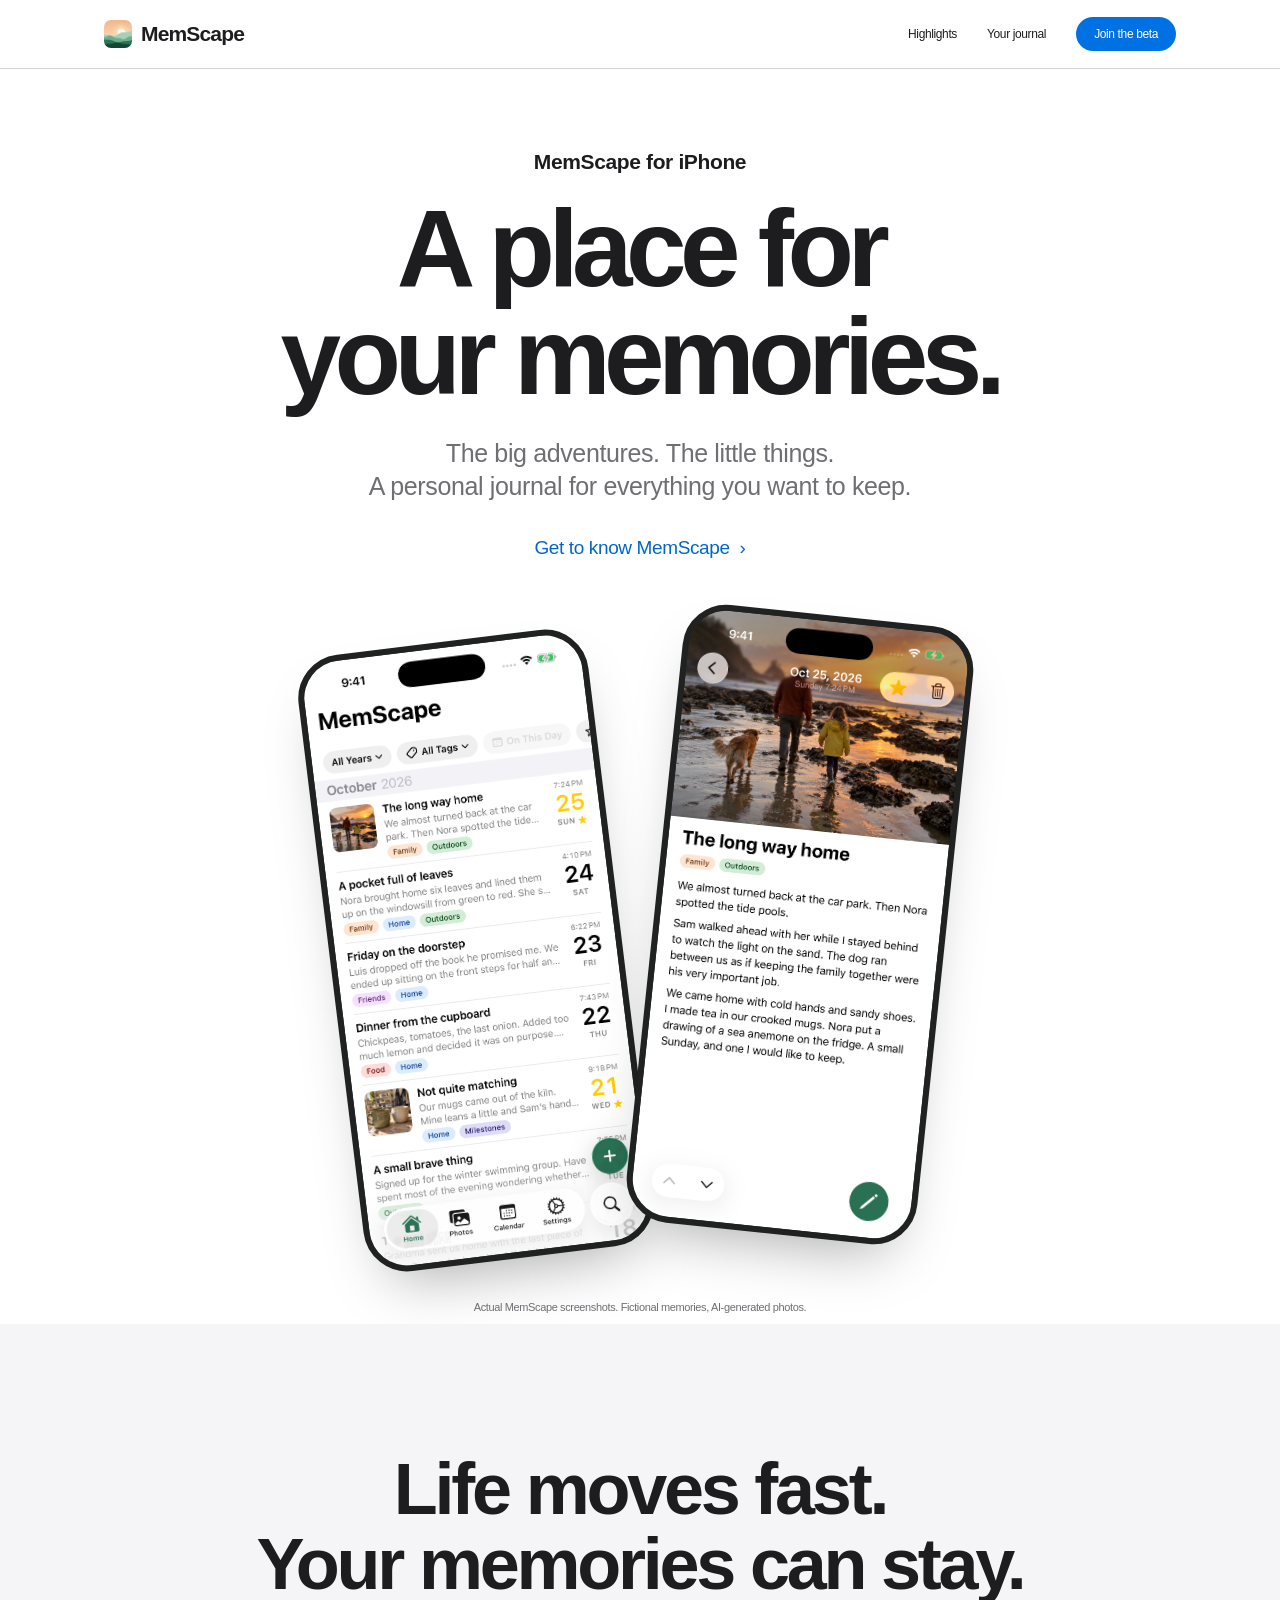
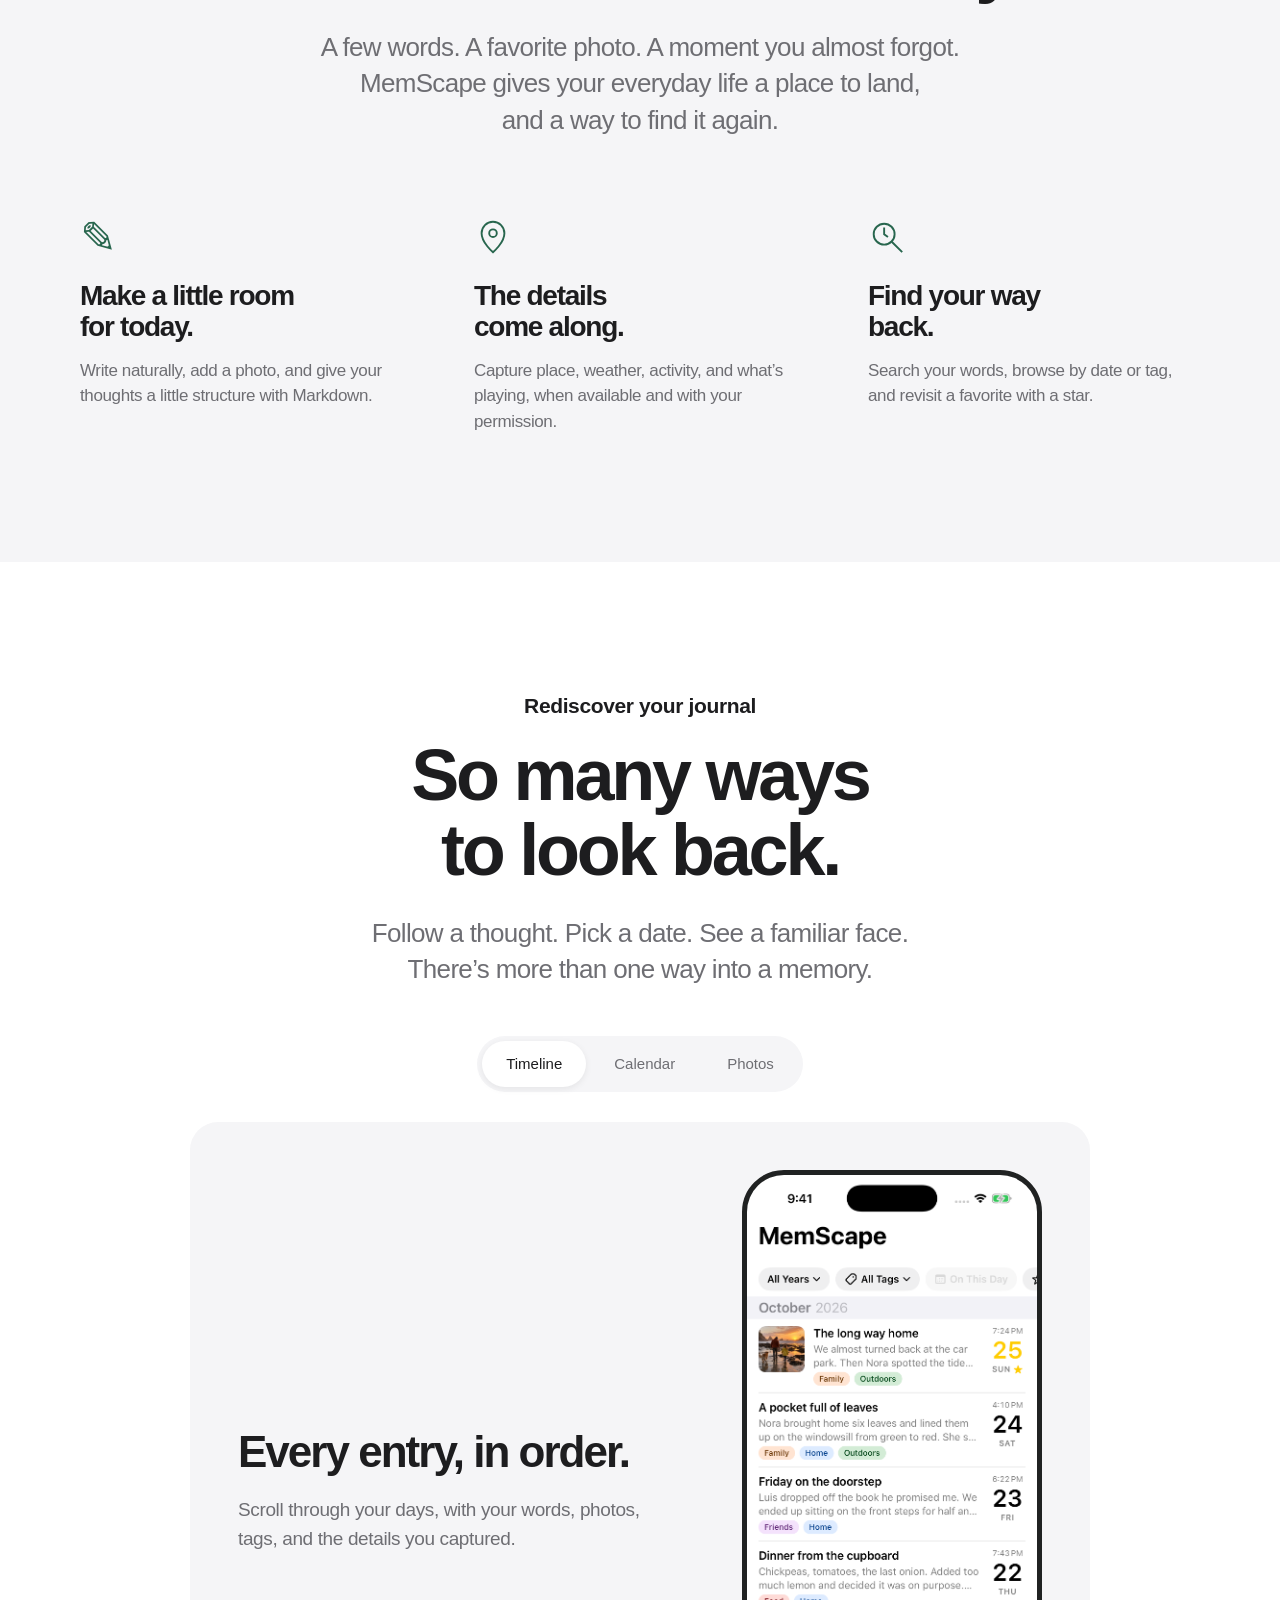
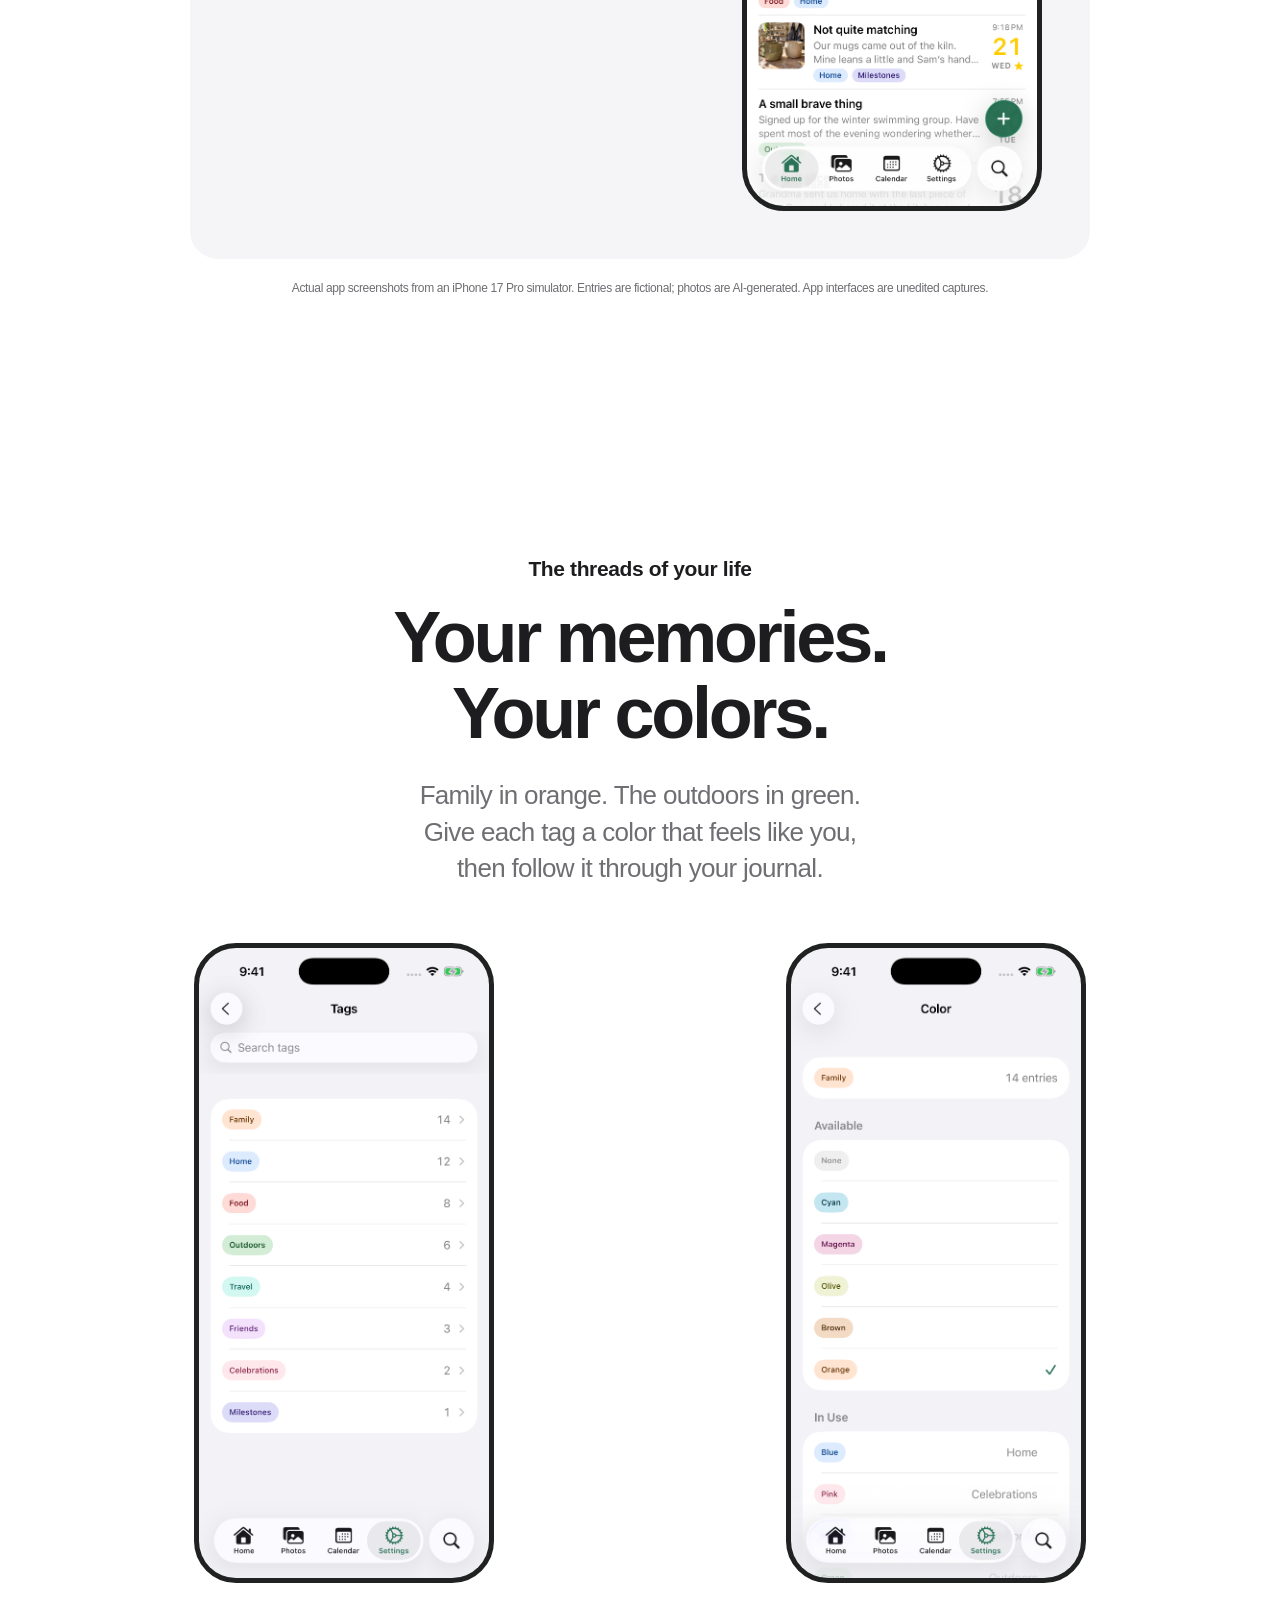
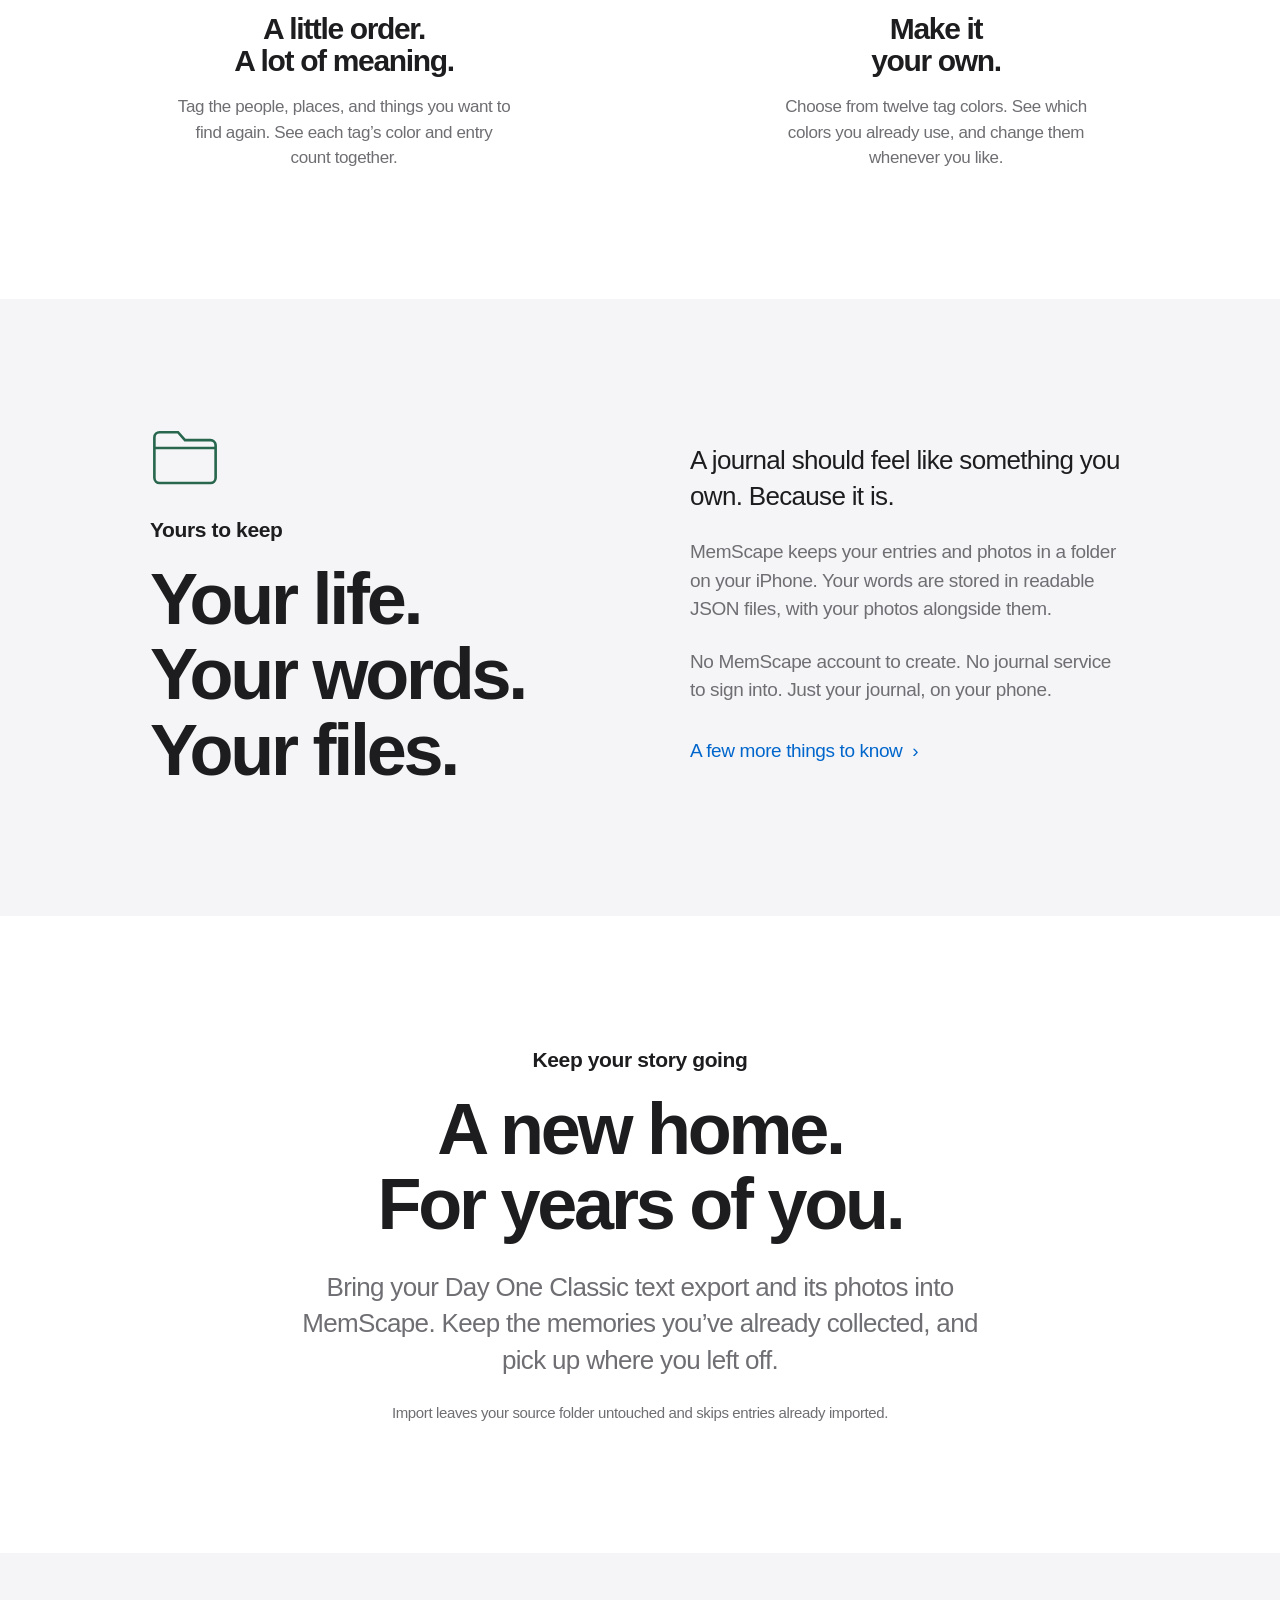
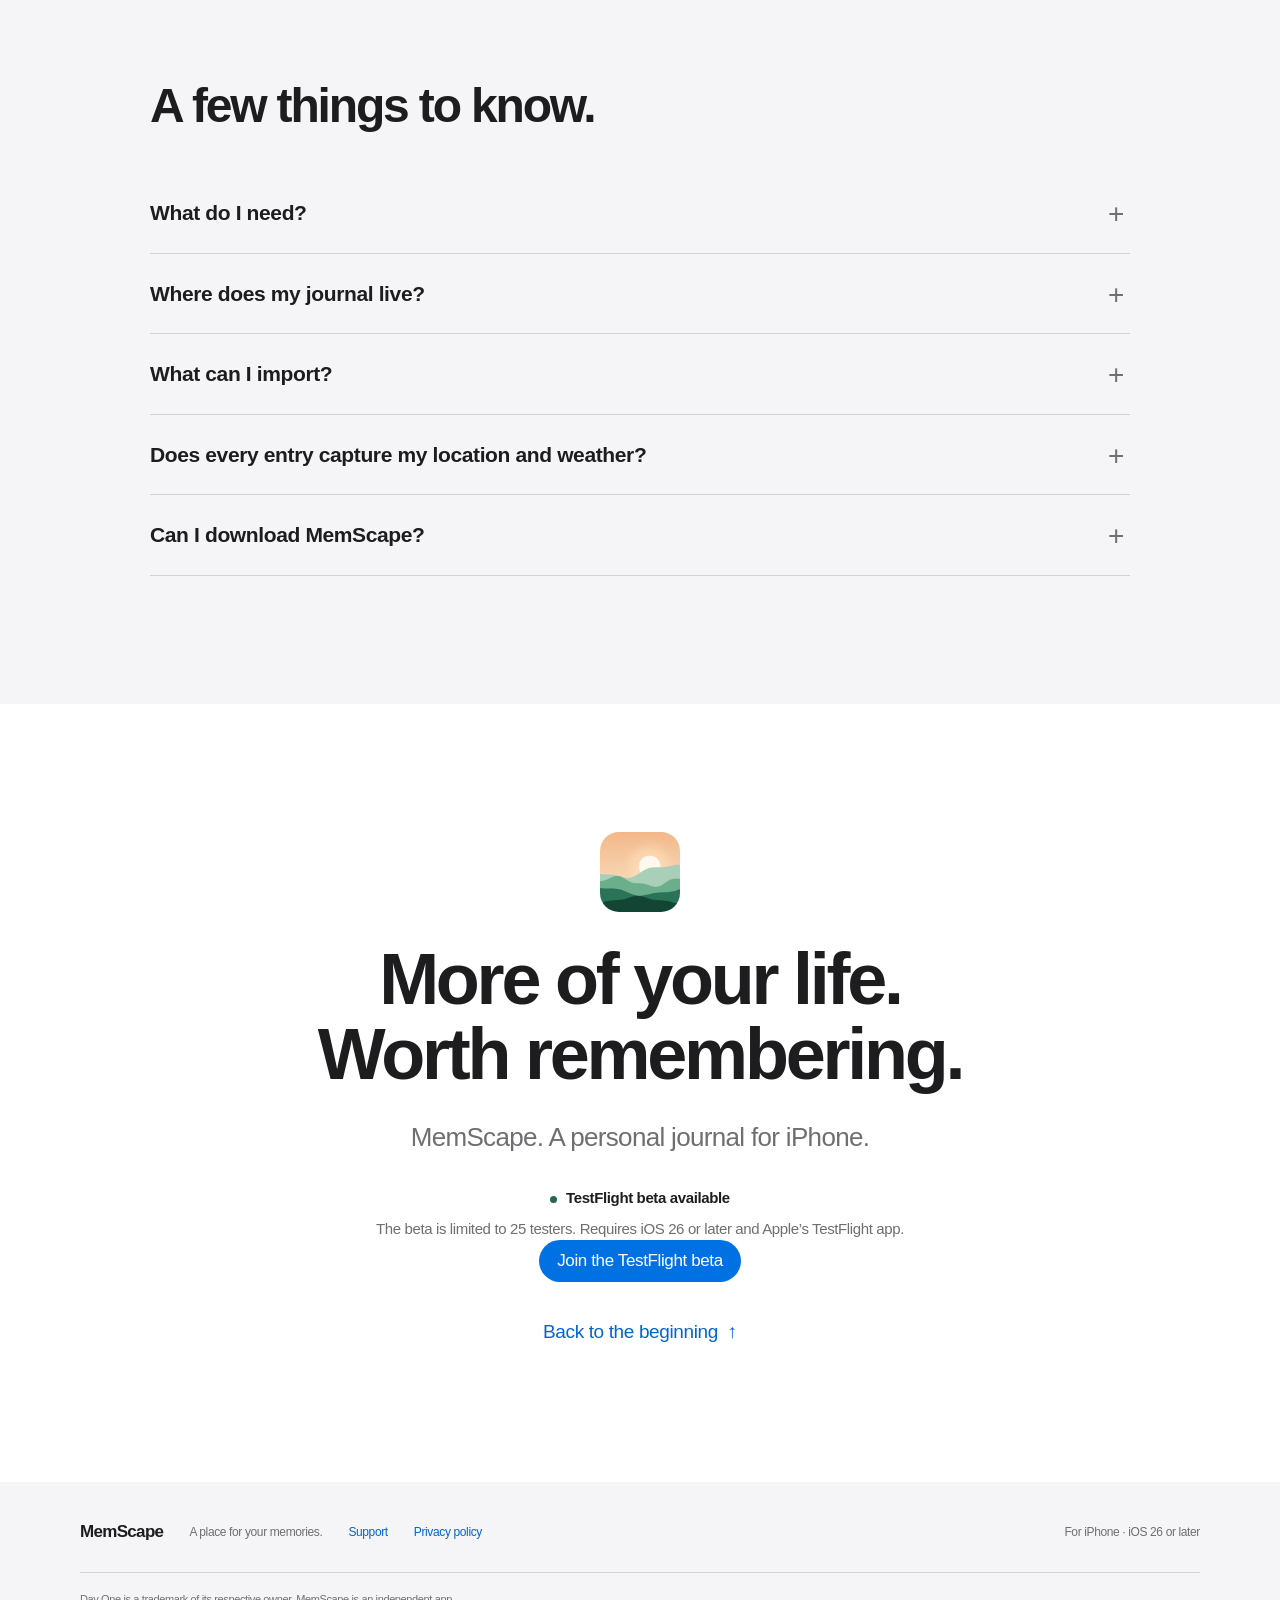
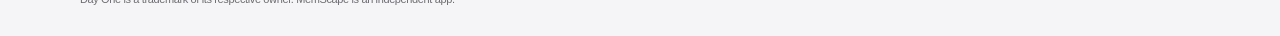
==== commit d2d78865: "feat: open the 25-person TestFlight beta Replace pre-launch copy with the public TestFlight invitati" ====
--- a/index.html
+++ b/index.html
@@ -15,13 +15,14 @@
   <link rel="apple-touch-icon" href="assets/app-icon.png">
   <link rel="stylesheet" href="assets/product.css?v=20261026">
   <script defer src="assets/product.js"></script>
+  <script defer data-domain="mem.scapedeck.com" src="https://analytics.ca-17.com/js/script.js"></script>
 </head>
 <body>
   <a class="skip" href="#main">Skip to content</a>
   <header class="navigation">
     <nav class="nav-inner" aria-label="Main navigation">
       <a class="wordmark" href="#top"><img src="assets/app-icon.png" width="28" height="28" alt="">MemScape</a>
-      <div class="nav-links"><a href="#highlights">Highlights</a><a href="#your-journal">Your journal</a><a class="button button-small" href="#availability">Availability</a></div>
+      <div class="nav-links"><a href="#highlights">Highlights</a><a href="#your-journal">Your journal</a><a class="button button-small" href="#availability">Join the beta</a></div>
     </nav>
   </header>
   <main id="main">
@@ -91,10 +92,10 @@
       <details><summary>Where does my journal live?</summary><p>In MemScape’s Documents/Journal folder on your iPhone. Entries are individual JSON files; photos are JPEG files. You can access the journal through the Files app. Keep your own backup of the folder.</p></details>
       <details><summary>What can I import?</summary><p>A Day One Classic text-export folder with its referenced photos. This importer is for the Classic text format; it does not import modern Day One JSON or ZIP exports.</p></details>
       <details><summary>Does every entry capture my location and weather?</summary><p>Context capture depends on your permissions, device support, and service availability. You can write an entry without those details.</p></details>
-      <details><summary>Can I download MemScape?</summary><p>MemScape is in development. A public download and release date haven’t been announced.</p></details>
+      <details><summary>Can I download MemScape?</summary><p>Yes. The MemScape beta is available through TestFlight for up to 25 testers. <a href="https://testflight.apple.com/join/MHj84QRC">Join the TestFlight beta</a> on your iPhone. You’ll need iOS 26 or later and Apple’s TestFlight app.</p></details>
     </div></section>
 
-    <section class="availability band" id="availability" aria-labelledby="availability-title"><div class="wrap"><img class="closing-icon" src="assets/app-icon.png" width="80" height="80" alt="" loading="lazy"><h2 id="availability-title">More of your life.<br>Worth remembering.</h2><p class="lede">MemScape. A personal journal for iPhone.</p><p class="availability-status"><span aria-hidden="true"></span> In development</p><p class="supporting">Public availability hasn’t been announced yet.</p><a class="text-link" href="#top">Back to the beginning <span aria-hidden="true">↑</span></a></div></section>
+    <section class="availability band" id="availability" aria-labelledby="availability-title"><div class="wrap"><img class="closing-icon" src="assets/app-icon.png" width="80" height="80" alt="" loading="lazy"><h2 id="availability-title">More of your life.<br>Worth remembering.</h2><p class="lede">MemScape. A personal journal for iPhone.</p><p class="availability-status"><span aria-hidden="true"></span> TestFlight beta available</p><p class="supporting">The beta is limited to 25 testers. Requires iOS 26 or later and Apple’s TestFlight app.</p><p><a class="button" href="https://testflight.apple.com/join/MHj84QRC">Join the TestFlight beta</a></p><a class="text-link" href="#top">Back to the beginning <span aria-hidden="true">↑</span></a></div></section>
   </main>
   <footer><div class="wrap-wide footer-inner"><a class="wordmark" href="#top">MemScape</a><p>A place for your memories.</p><a href="support.html">Support</a><a href="privacy-policy.html">Privacy policy</a><span>For iPhone · iOS 26 or later</span></div><p class="footer-note wrap-wide">Day One is a trademark of its respective owner. MemScape is an independent app.</p></footer>
 </body>
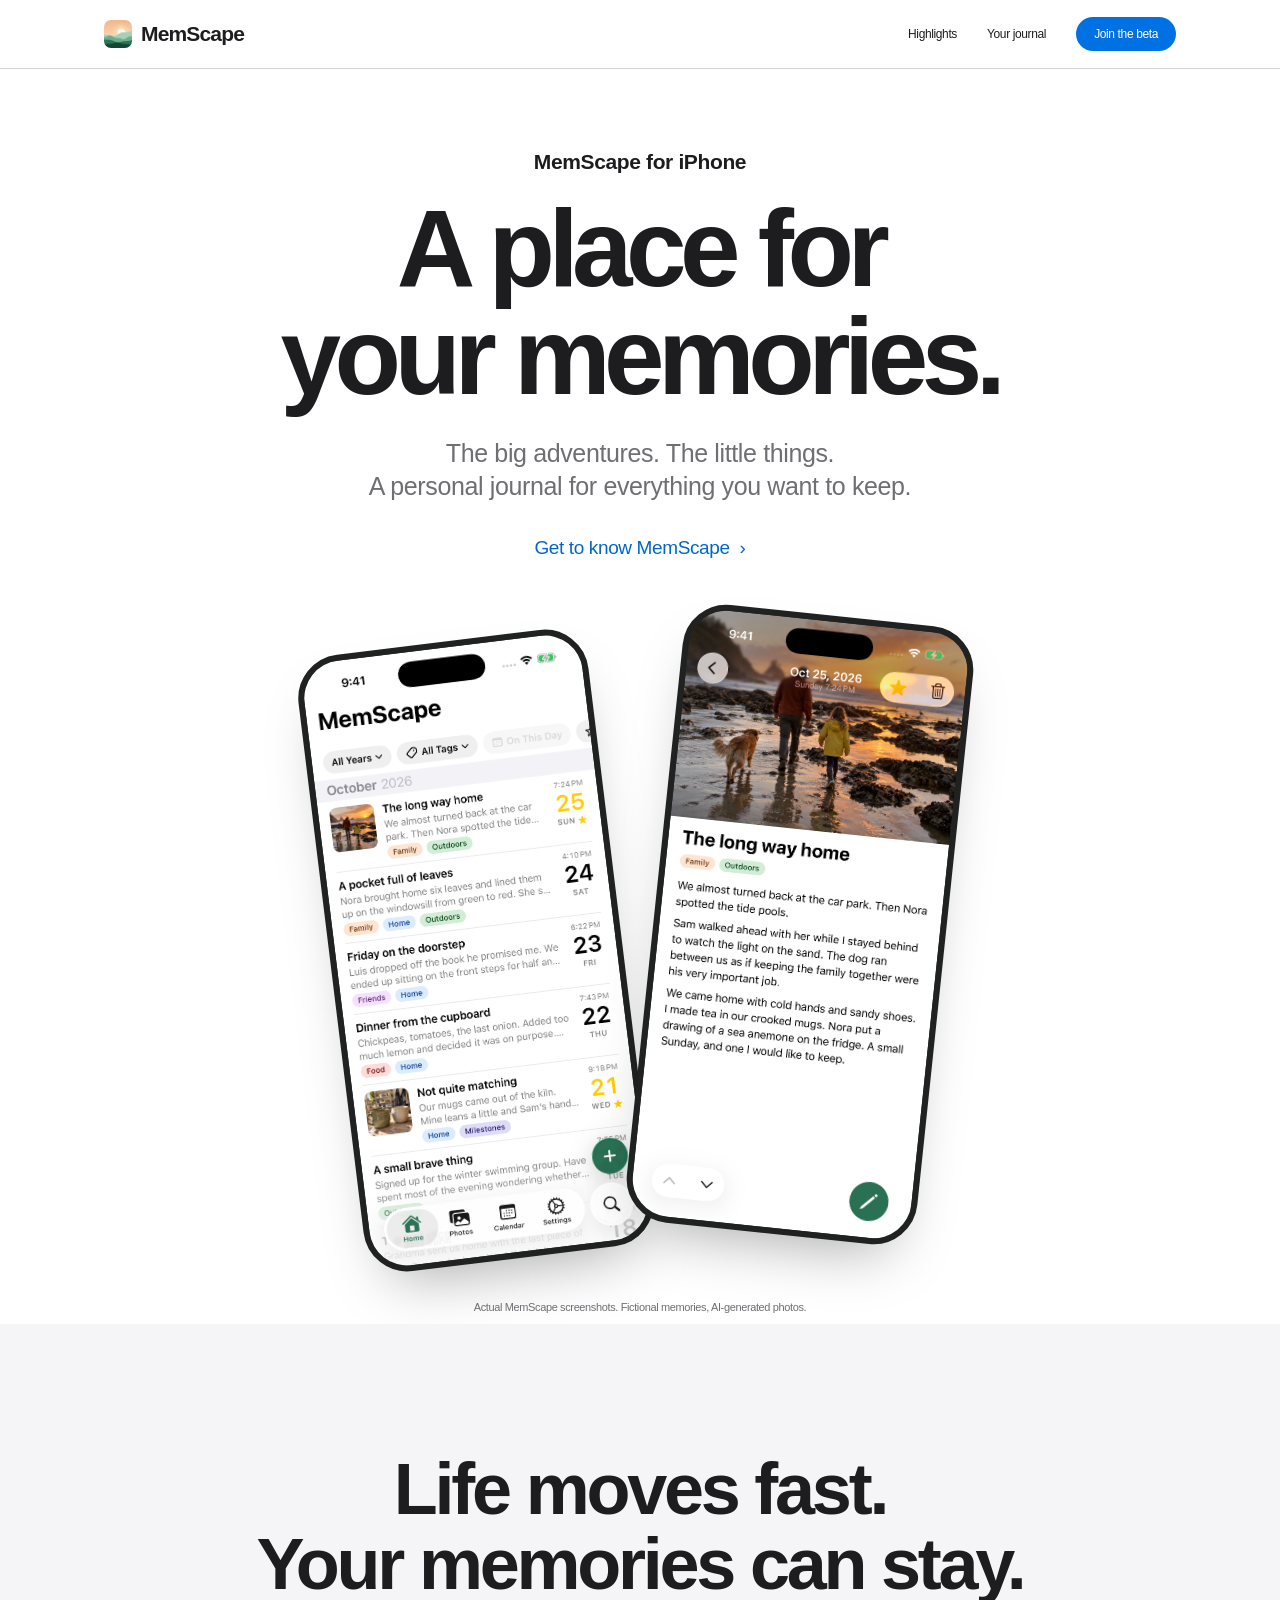
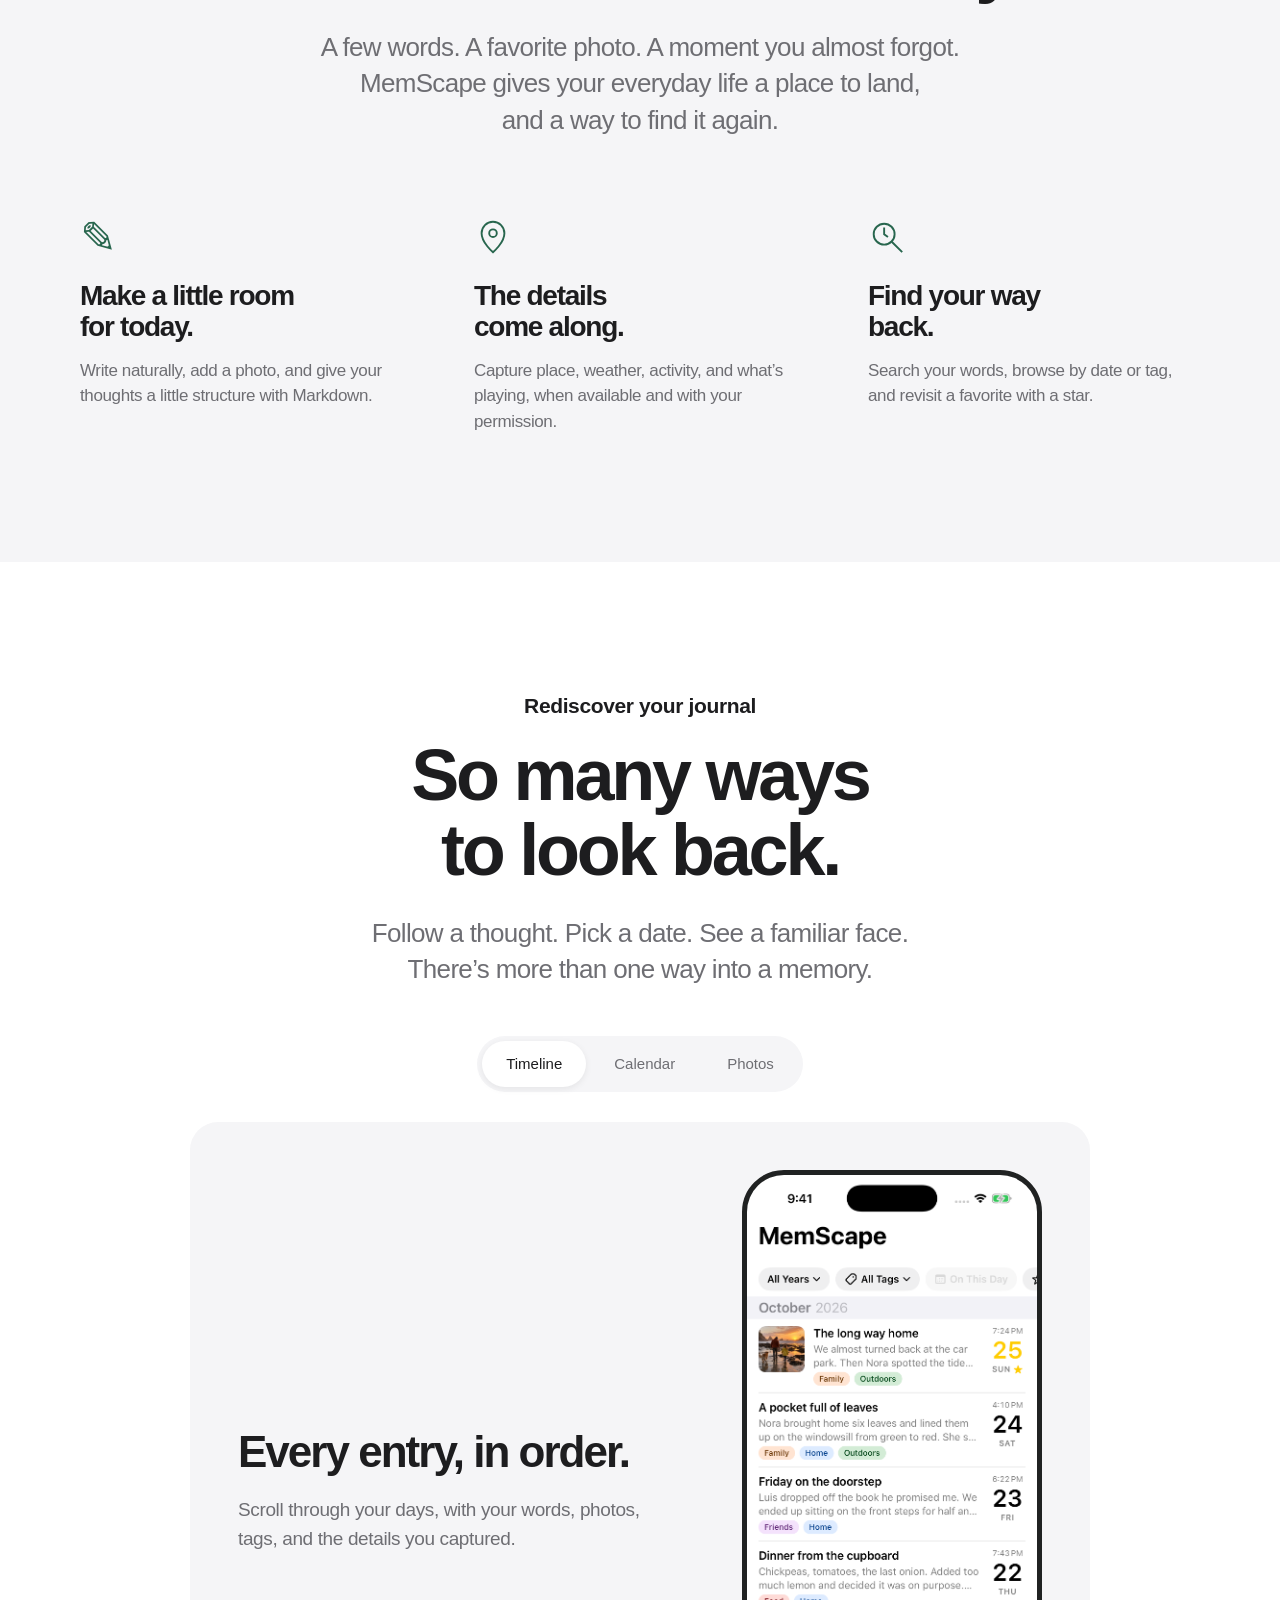
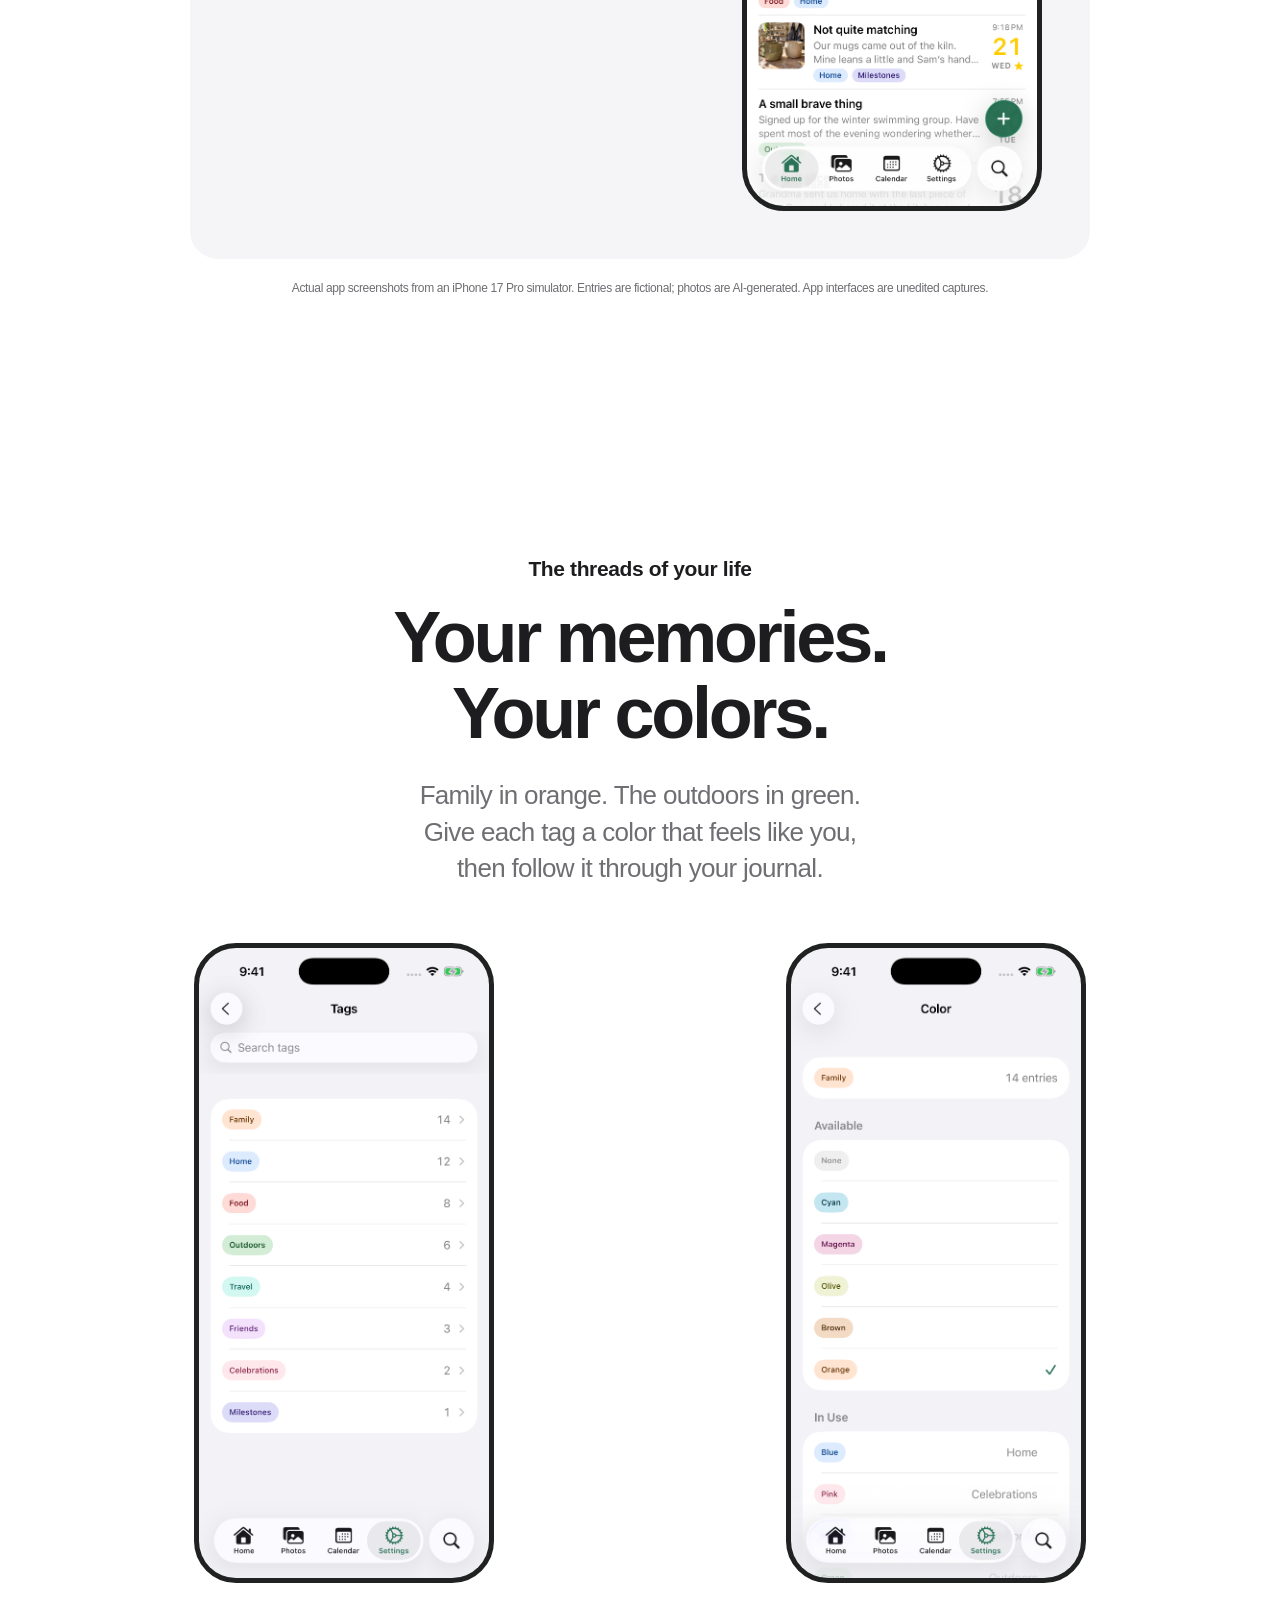
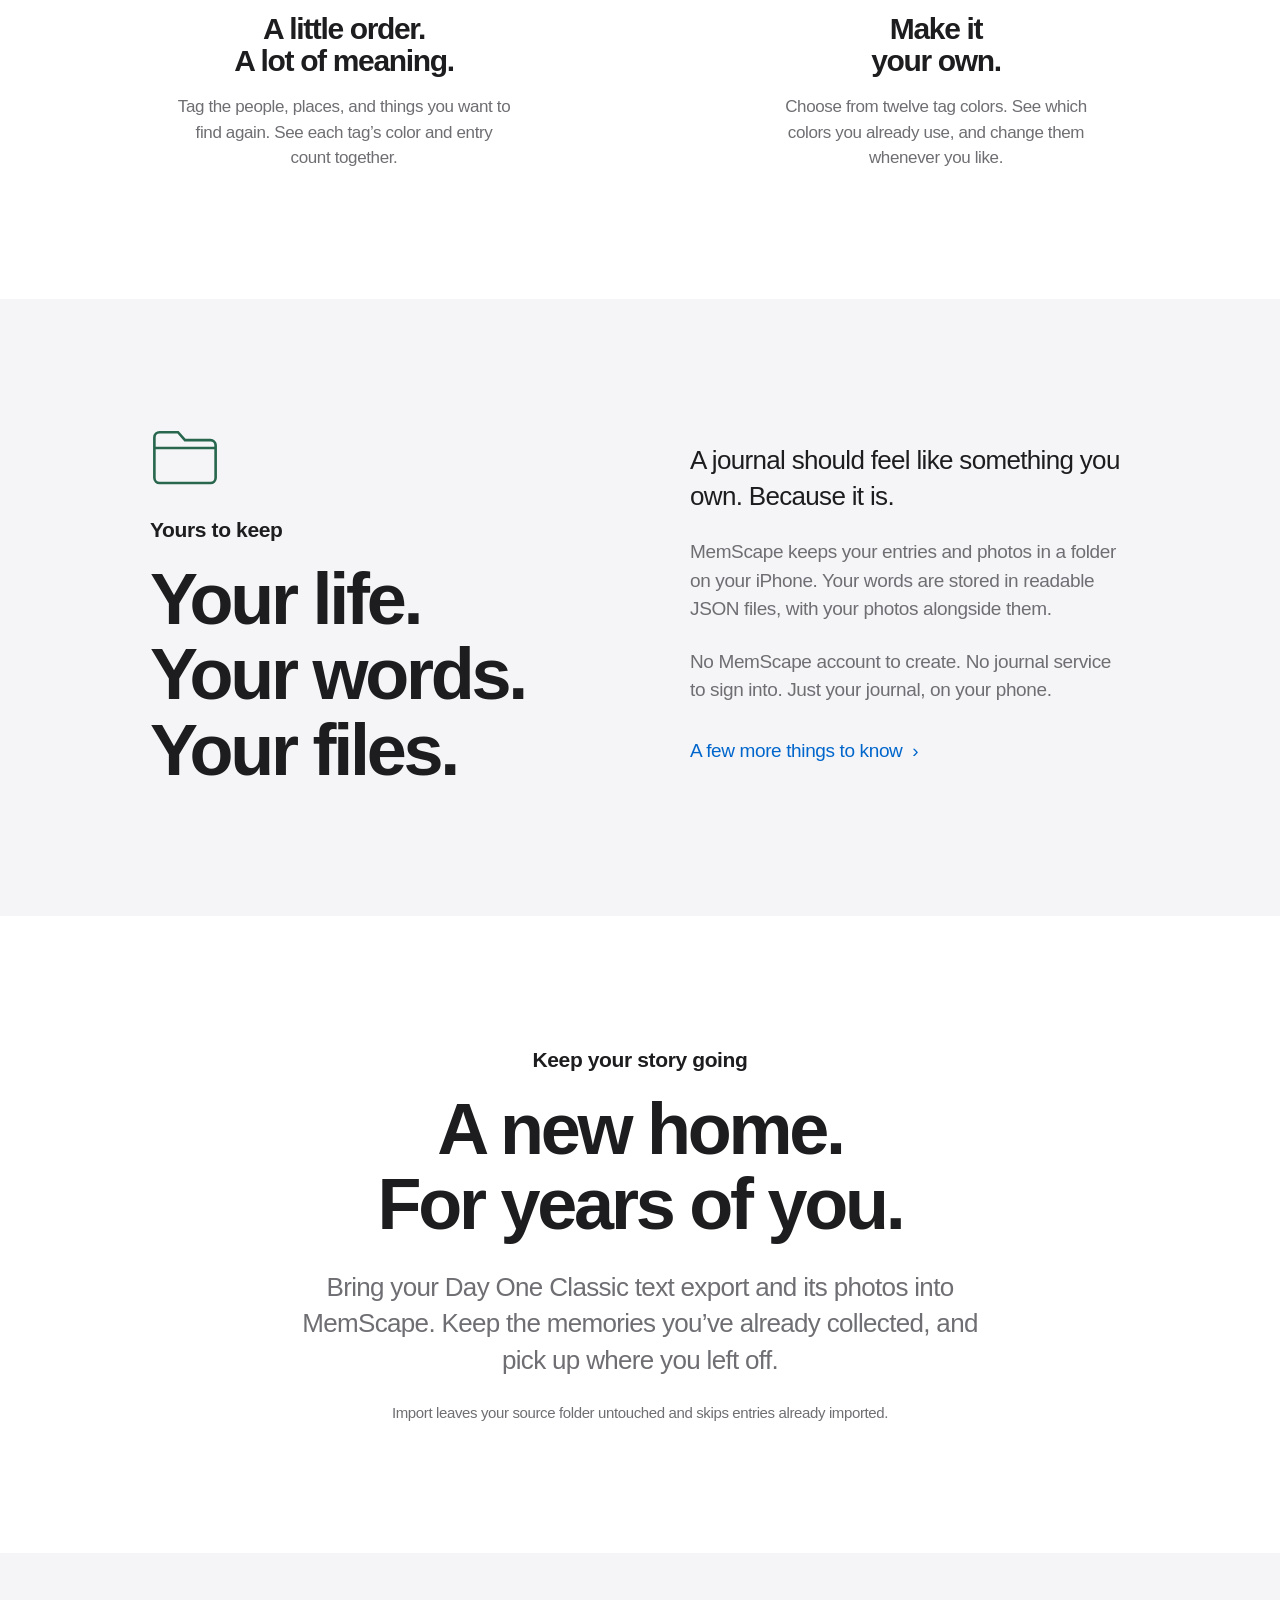
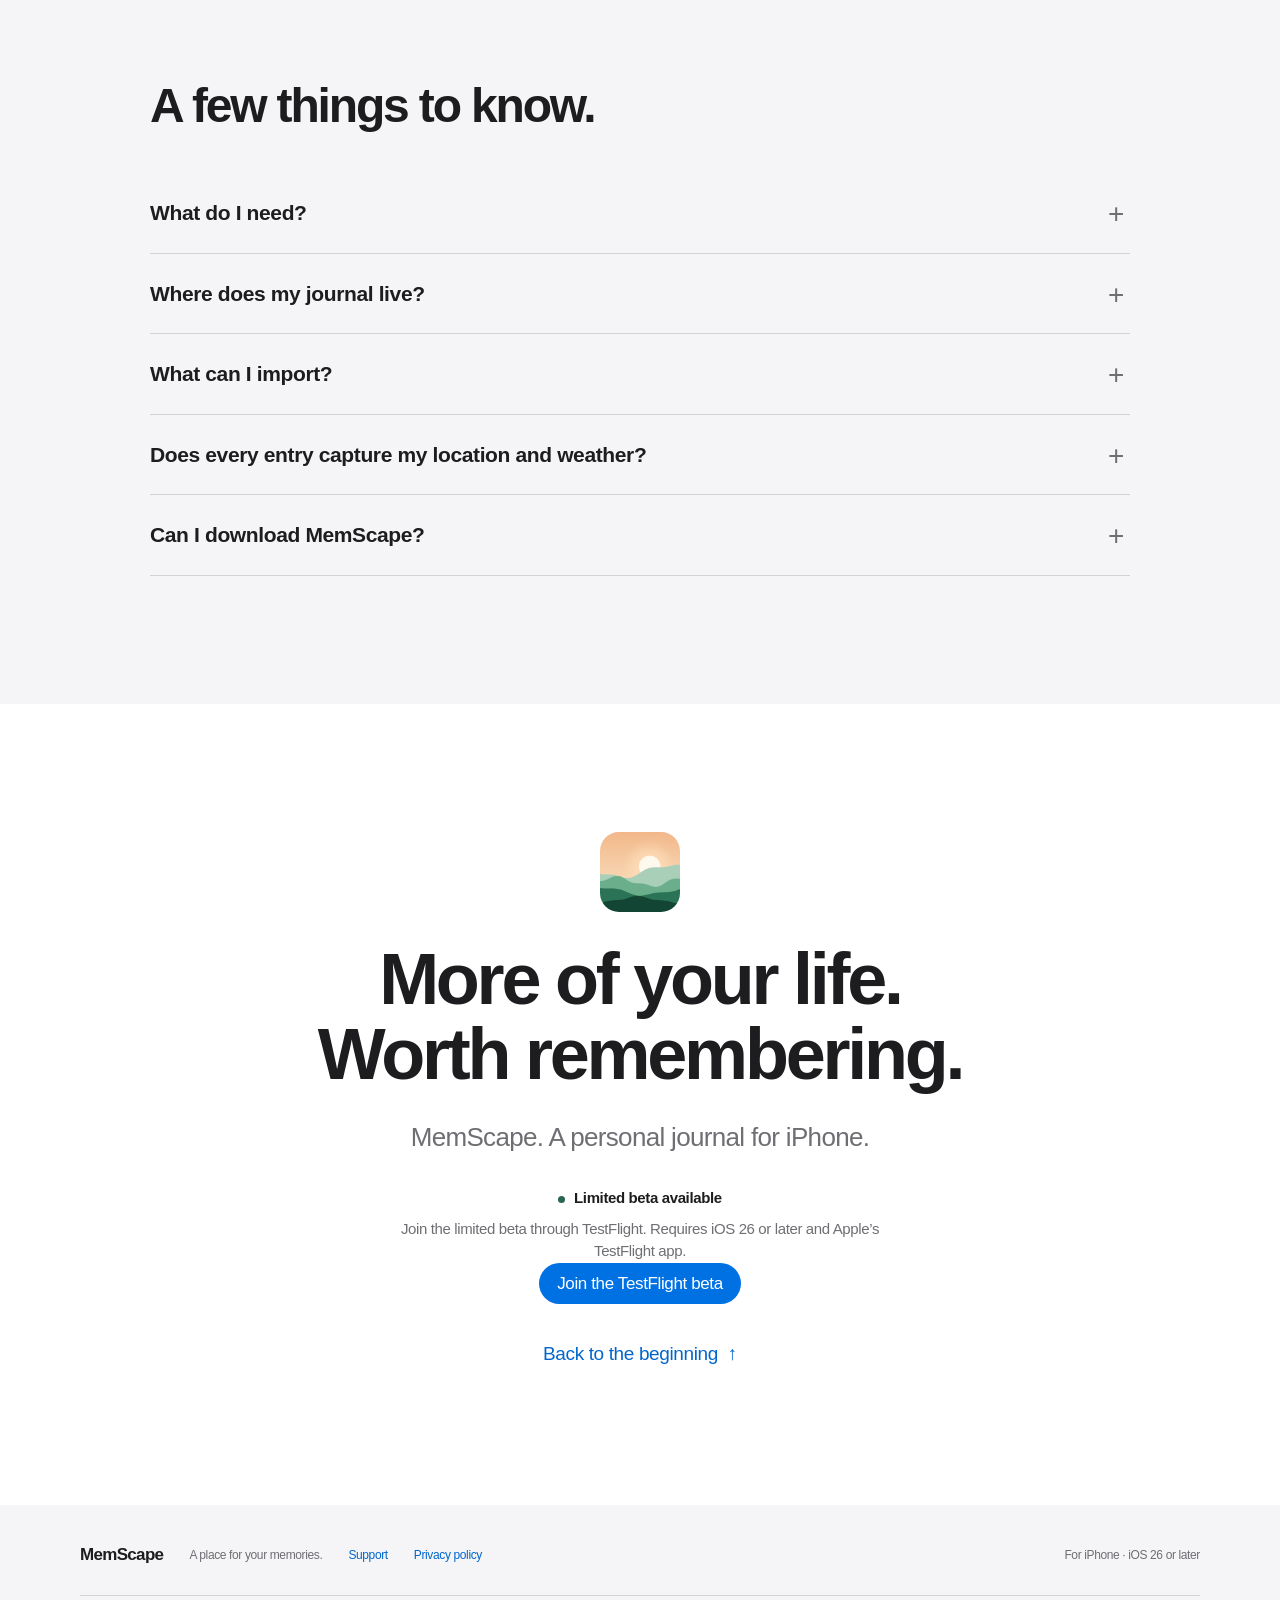
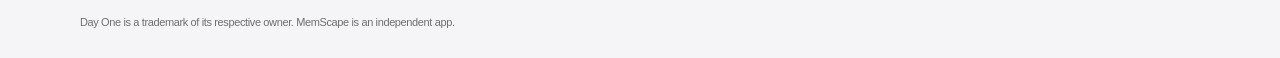
==== commit c97b99cc: "docs: describe availability as a limited beta" ====
--- a/index.html
+++ b/index.html
@@ -92,10 +92,10 @@
       <details><summary>Where does my journal live?</summary><p>In MemScape’s Documents/Journal folder on your iPhone. Entries are individual JSON files; photos are JPEG files. You can access the journal through the Files app. Keep your own backup of the folder.</p></details>
       <details><summary>What can I import?</summary><p>A Day One Classic text-export folder with its referenced photos. This importer is for the Classic text format; it does not import modern Day One JSON or ZIP exports.</p></details>
       <details><summary>Does every entry capture my location and weather?</summary><p>Context capture depends on your permissions, device support, and service availability. You can write an entry without those details.</p></details>
-      <details><summary>Can I download MemScape?</summary><p>Yes. The MemScape beta is available through TestFlight for up to 25 testers. <a href="https://testflight.apple.com/join/MHj84QRC">Join the TestFlight beta</a> on your iPhone. You’ll need iOS 26 or later and Apple’s TestFlight app.</p></details>
+      <details><summary>Can I download MemScape?</summary><p>Yes. MemScape is available as a limited beta through TestFlight. <a href="https://testflight.apple.com/join/MHj84QRC">Join the TestFlight beta</a> on your iPhone. You’ll need iOS 26 or later and Apple’s TestFlight app.</p></details>
     </div></section>
 
-    <section class="availability band" id="availability" aria-labelledby="availability-title"><div class="wrap"><img class="closing-icon" src="assets/app-icon.png" width="80" height="80" alt="" loading="lazy"><h2 id="availability-title">More of your life.<br>Worth remembering.</h2><p class="lede">MemScape. A personal journal for iPhone.</p><p class="availability-status"><span aria-hidden="true"></span> TestFlight beta available</p><p class="supporting">The beta is limited to 25 testers. Requires iOS 26 or later and Apple’s TestFlight app.</p><p><a class="button" href="https://testflight.apple.com/join/MHj84QRC">Join the TestFlight beta</a></p><a class="text-link" href="#top">Back to the beginning <span aria-hidden="true">↑</span></a></div></section>
+    <section class="availability band" id="availability" aria-labelledby="availability-title"><div class="wrap"><img class="closing-icon" src="assets/app-icon.png" width="80" height="80" alt="" loading="lazy"><h2 id="availability-title">More of your life.<br>Worth remembering.</h2><p class="lede">MemScape. A personal journal for iPhone.</p><p class="availability-status"><span aria-hidden="true"></span> Limited beta available</p><p class="supporting">Join the limited beta through TestFlight. Requires iOS 26 or later and Apple’s TestFlight app.</p><p><a class="button" href="https://testflight.apple.com/join/MHj84QRC">Join the TestFlight beta</a></p><a class="text-link" href="#top">Back to the beginning <span aria-hidden="true">↑</span></a></div></section>
   </main>
   <footer><div class="wrap-wide footer-inner"><a class="wordmark" href="#top">MemScape</a><p>A place for your memories.</p><a href="support.html">Support</a><a href="privacy-policy.html">Privacy policy</a><span>For iPhone · iOS 26 or later</span></div><p class="footer-note wrap-wide">Day One is a trademark of its respective owner. MemScape is an independent app.</p></footer>
 </body>
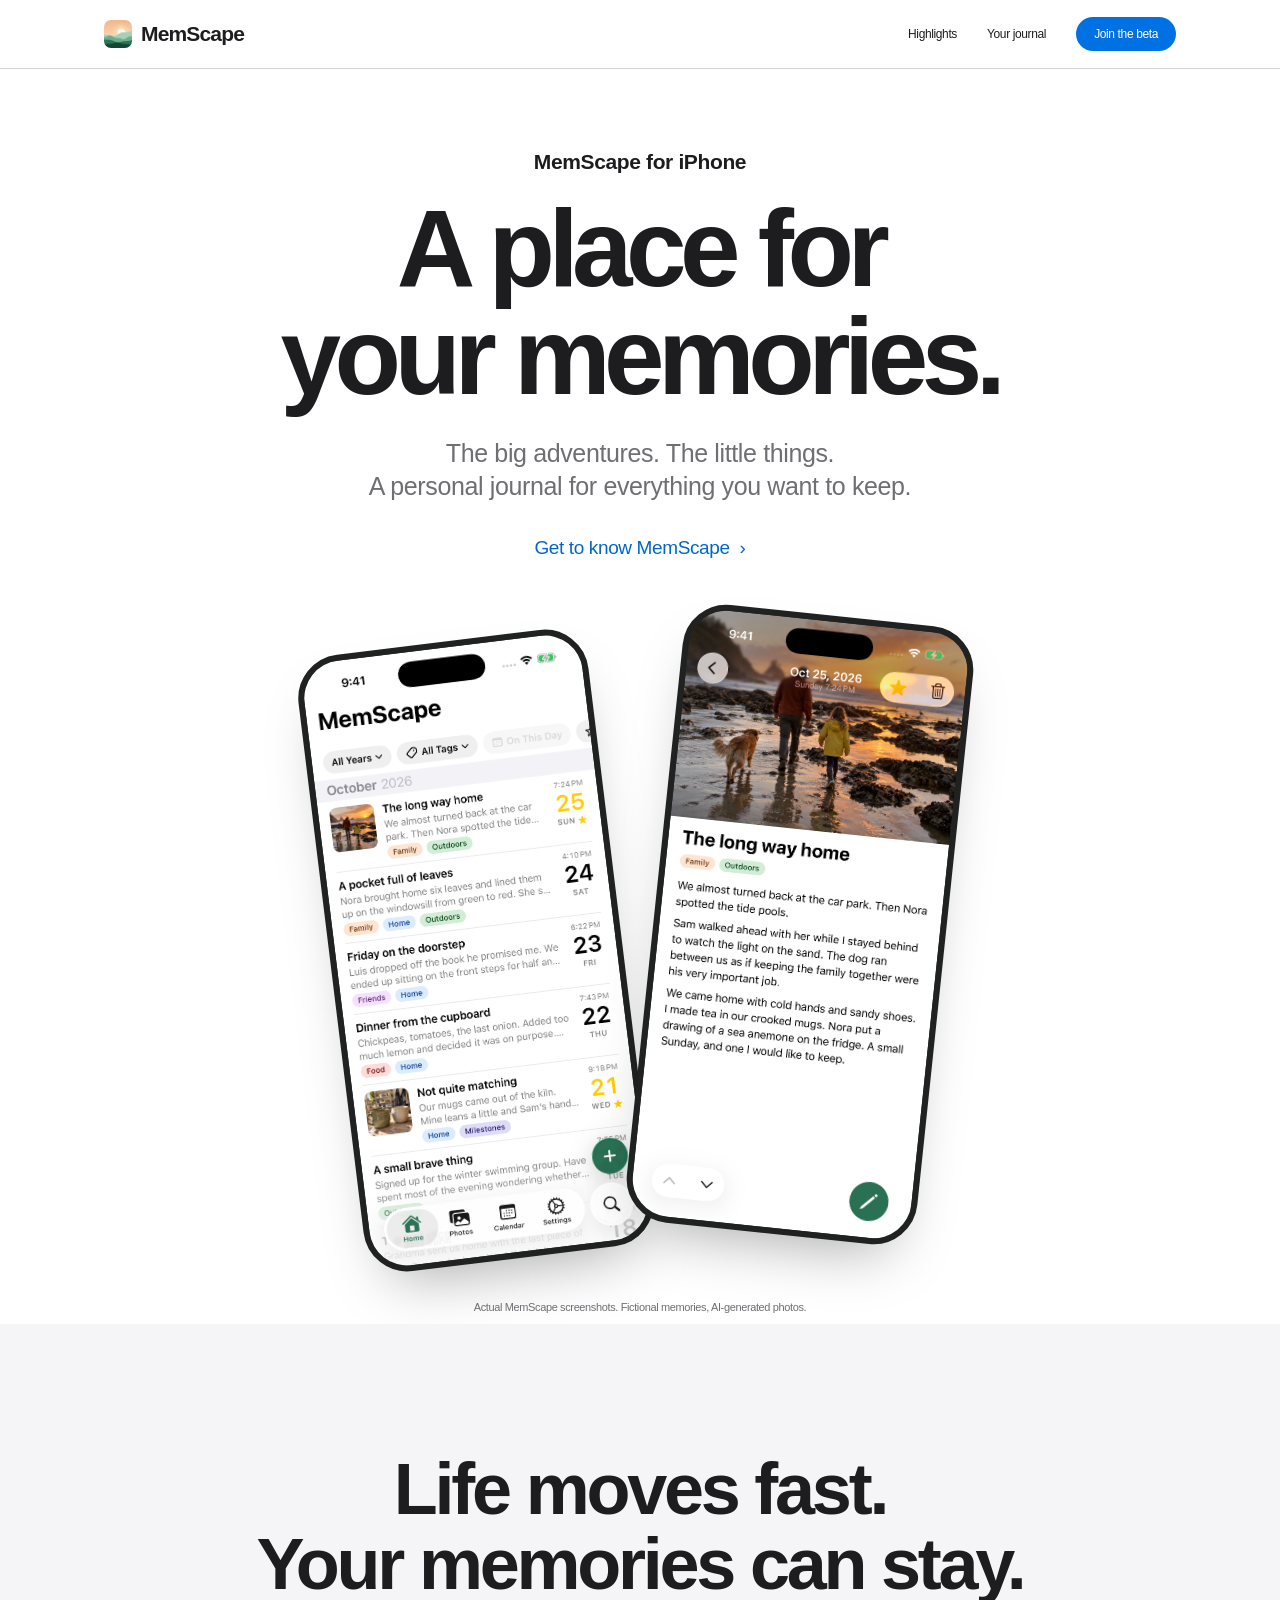
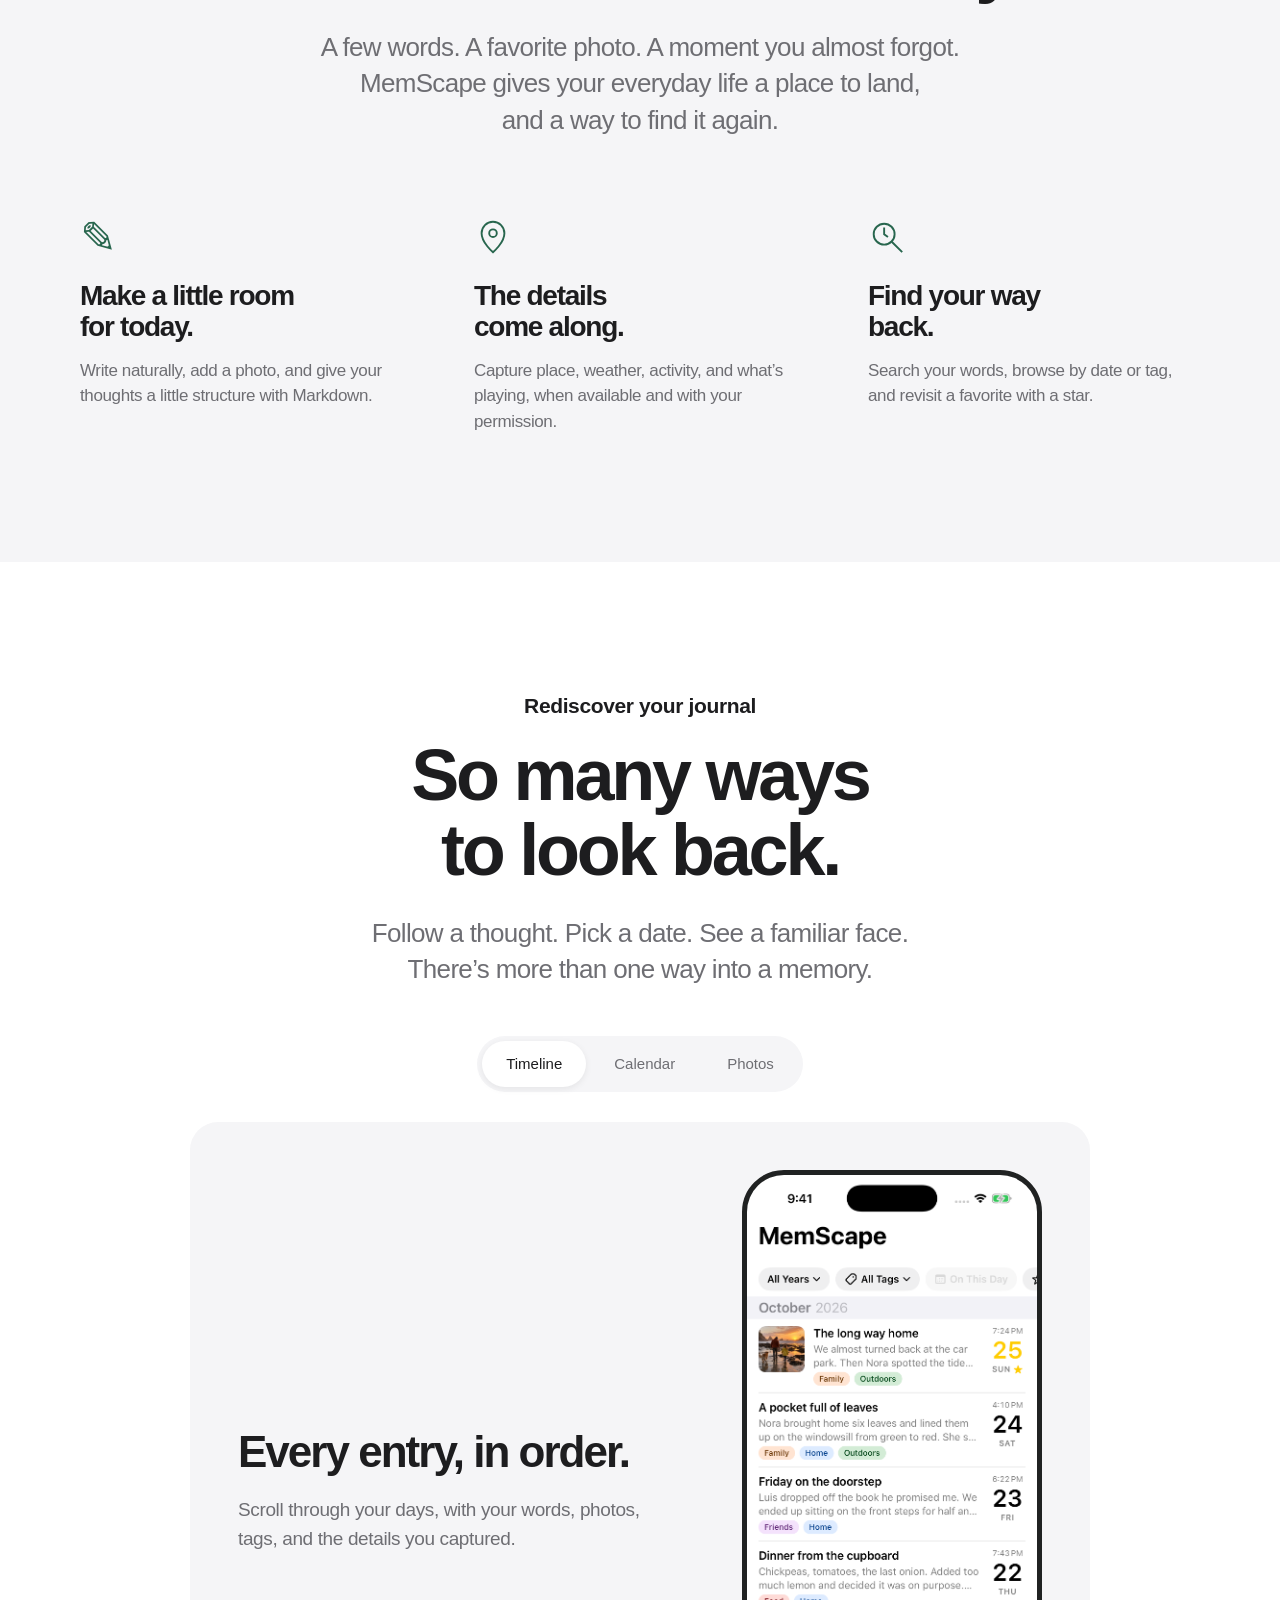
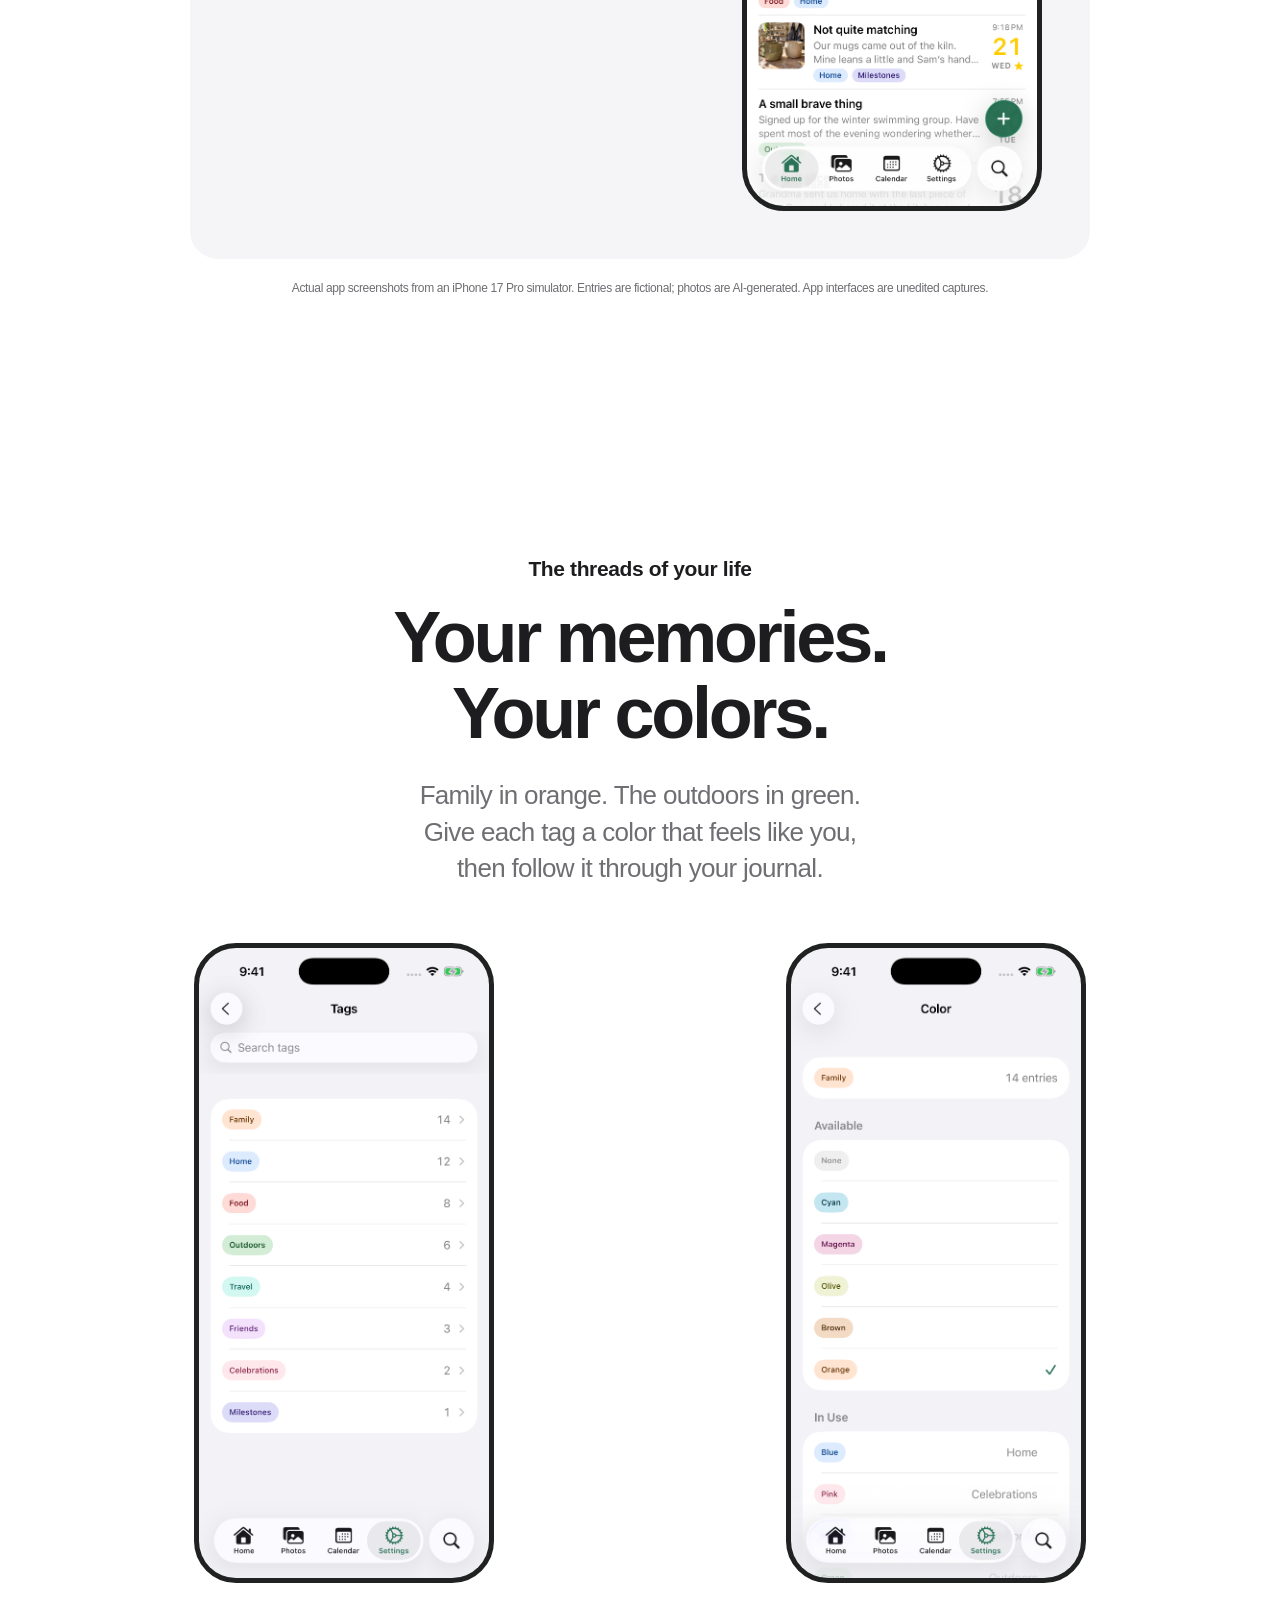
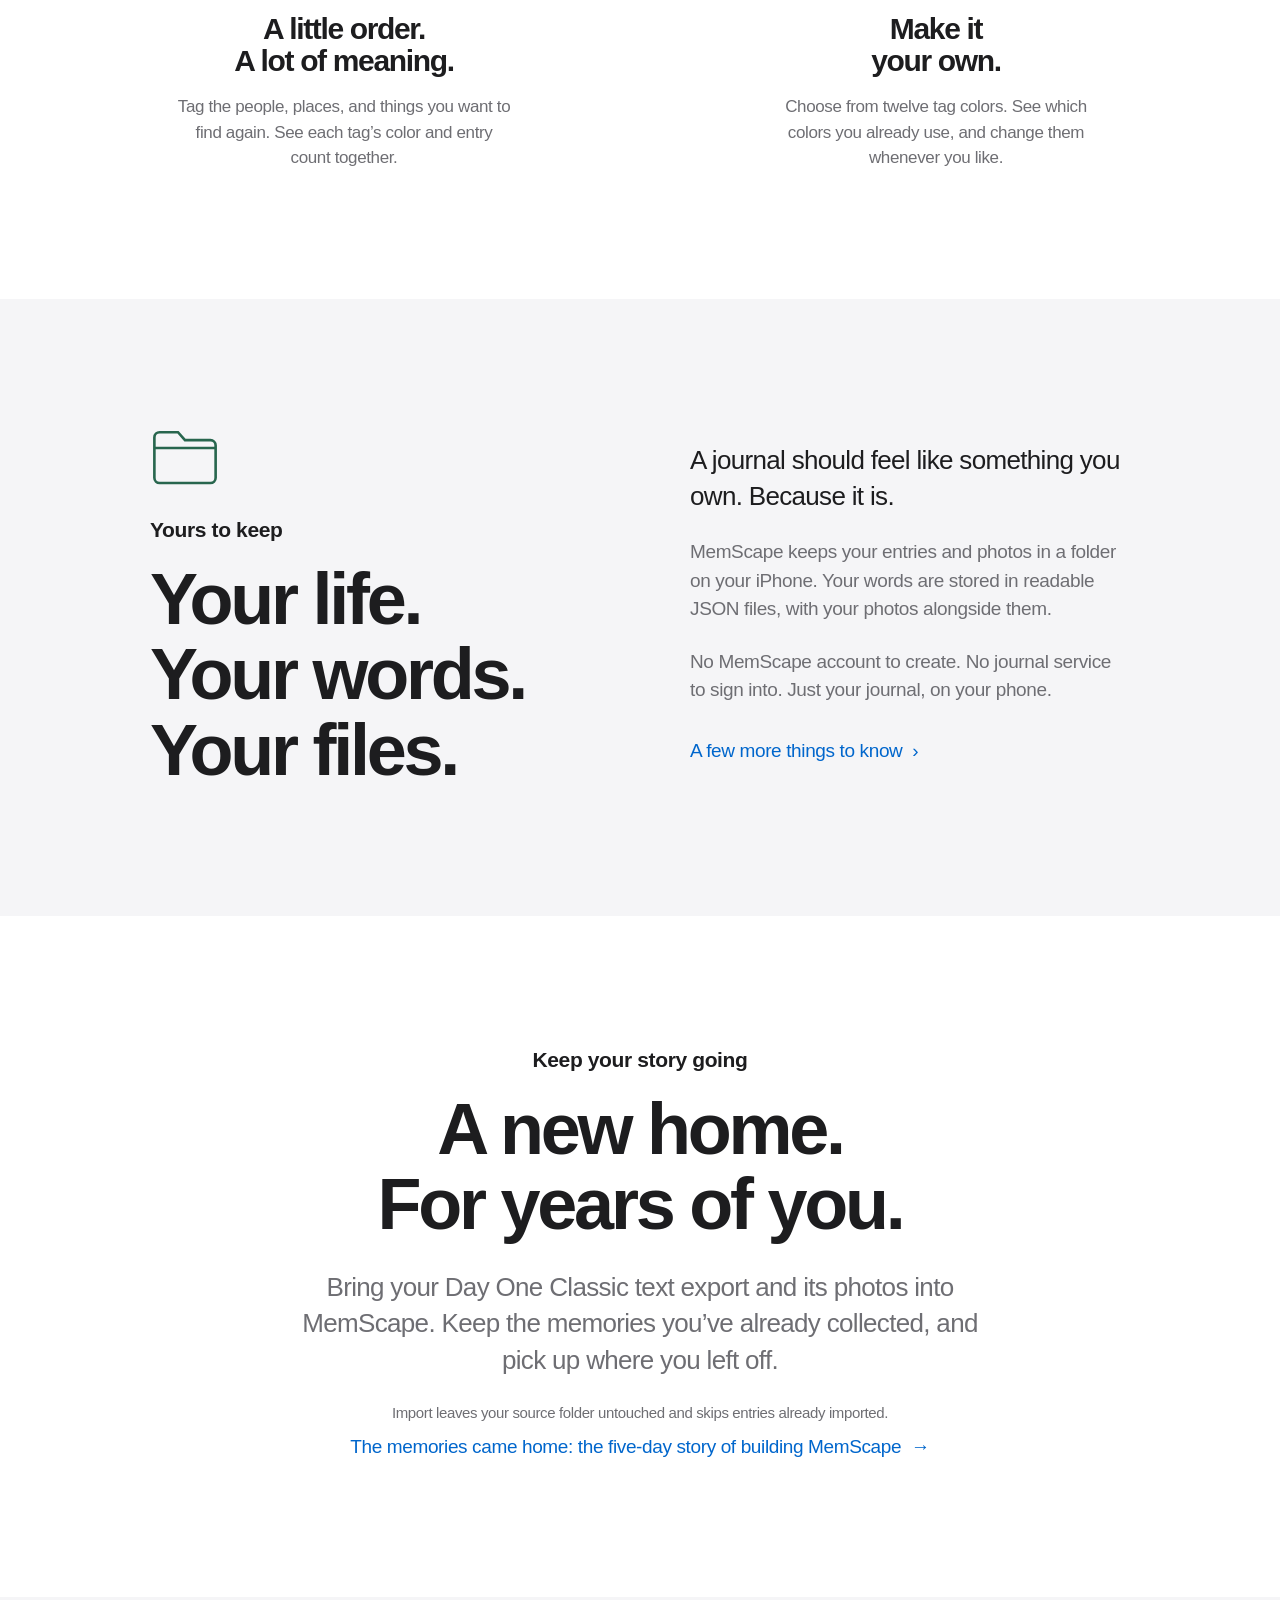
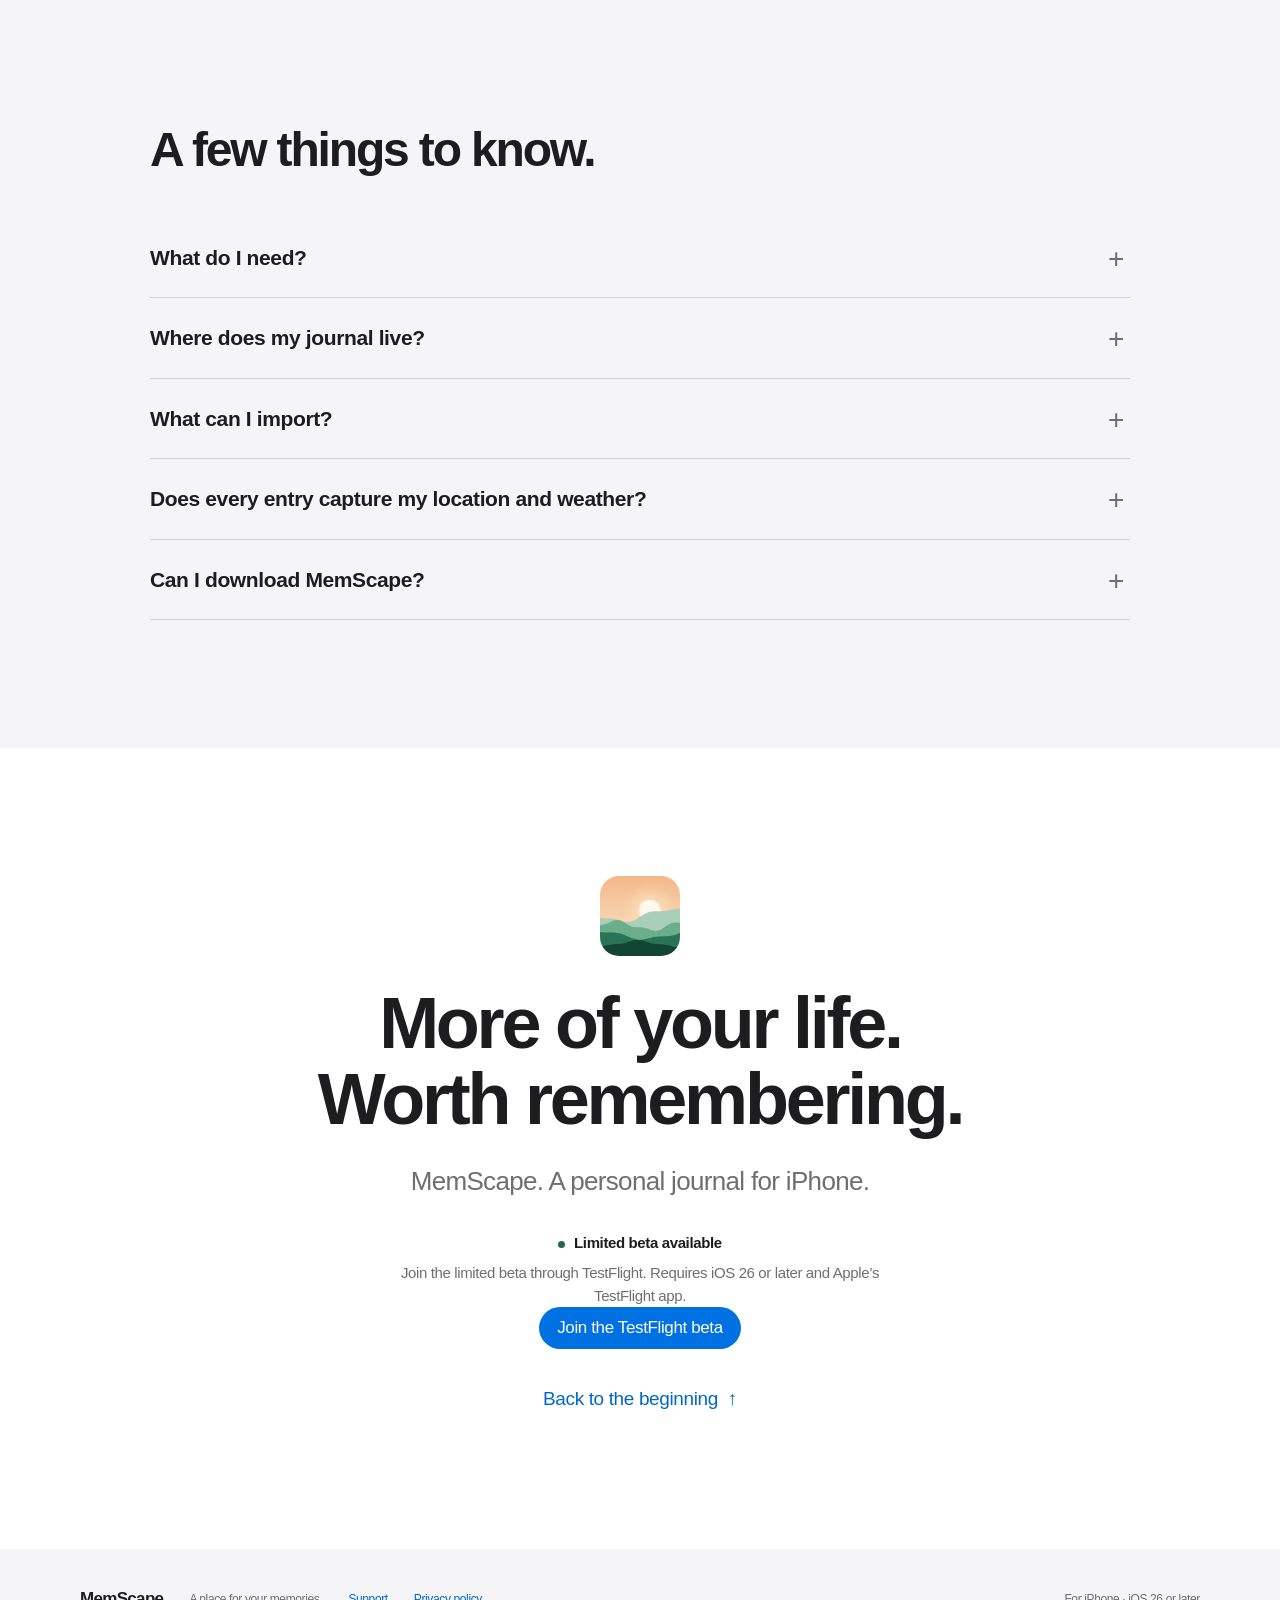
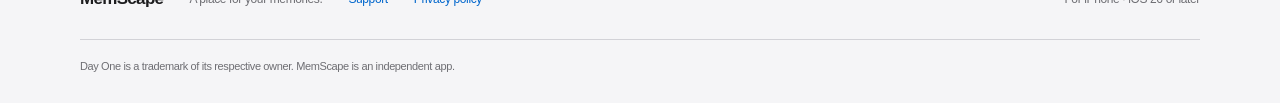
==== commit 23250bf8: "docs: publish the MemScape development journey" ====
--- a/index.html
+++ b/index.html
@@ -85,7 +85,7 @@
       <div class="wrap ownership-layout"><div><svg class="folder-symbol" viewBox="0 0 80 68" fill="none" aria-hidden="true"><path d="M5 19V12a6 6 0 0 1 6-6h21l8 9h29a6 6 0 0 1 6 6v37a6 6 0 0 1-6 6H11a6 6 0 0 1-6-6V19Z" stroke="currentColor" stroke-width="3"/><path d="M5 24h70" stroke="currentColor" stroke-width="3"/></svg><p class="section-label">Yours to keep</p><h2 id="ownership-title">Your life.<br>Your words.<br>Your files.</h2></div><div class="ownership-copy"><p class="lede">A journal should feel like something you own. Because it is.</p><p>MemScape keeps your entries and photos in a folder on your iPhone. Your words are stored in readable JSON files, with your photos alongside them.</p><p>No MemScape account to create. No journal service to sign into. Just your journal, on your phone.</p><a class="text-link" href="#questions">A few more things to know <span aria-hidden="true">›</span></a></div></div>
     </section>
 
-    <section class="import-section band" aria-labelledby="import-title"><div class="wrap"><p class="section-label">Keep your story going</p><h2 id="import-title">A new home.<br>For years of you.</h2><p class="lede">Bring your Day One Classic text export and its photos into MemScape. Keep the memories you’ve already collected, and pick up where you left off.</p><p class="supporting">Import leaves your source folder untouched and skips entries already imported.</p></div></section>
+    <section class="import-section band" aria-labelledby="import-title"><div class="wrap"><p class="section-label">Keep your story going</p><h2 id="import-title">A new home.<br>For years of you.</h2><p class="lede">Bring your Day One Classic text export and its photos into MemScape. Keep the memories you’ve already collected, and pick up where you left off.</p><p class="supporting">Import leaves your source folder untouched and skips entries already imported.</p><p><a class="text-link" href="journey.html">The memories came home: the five-day story of building MemScape <span aria-hidden="true">→</span></a></p></div></section>
 
     <section class="questions band" id="questions" aria-labelledby="questions-title"><div class="wrap"><h2 id="questions-title">A few things to know.</h2>
       <details><summary>What do I need?</summary><p>MemScape is being developed for iPhone running iOS 26 or later, in portrait orientation.</p></details>
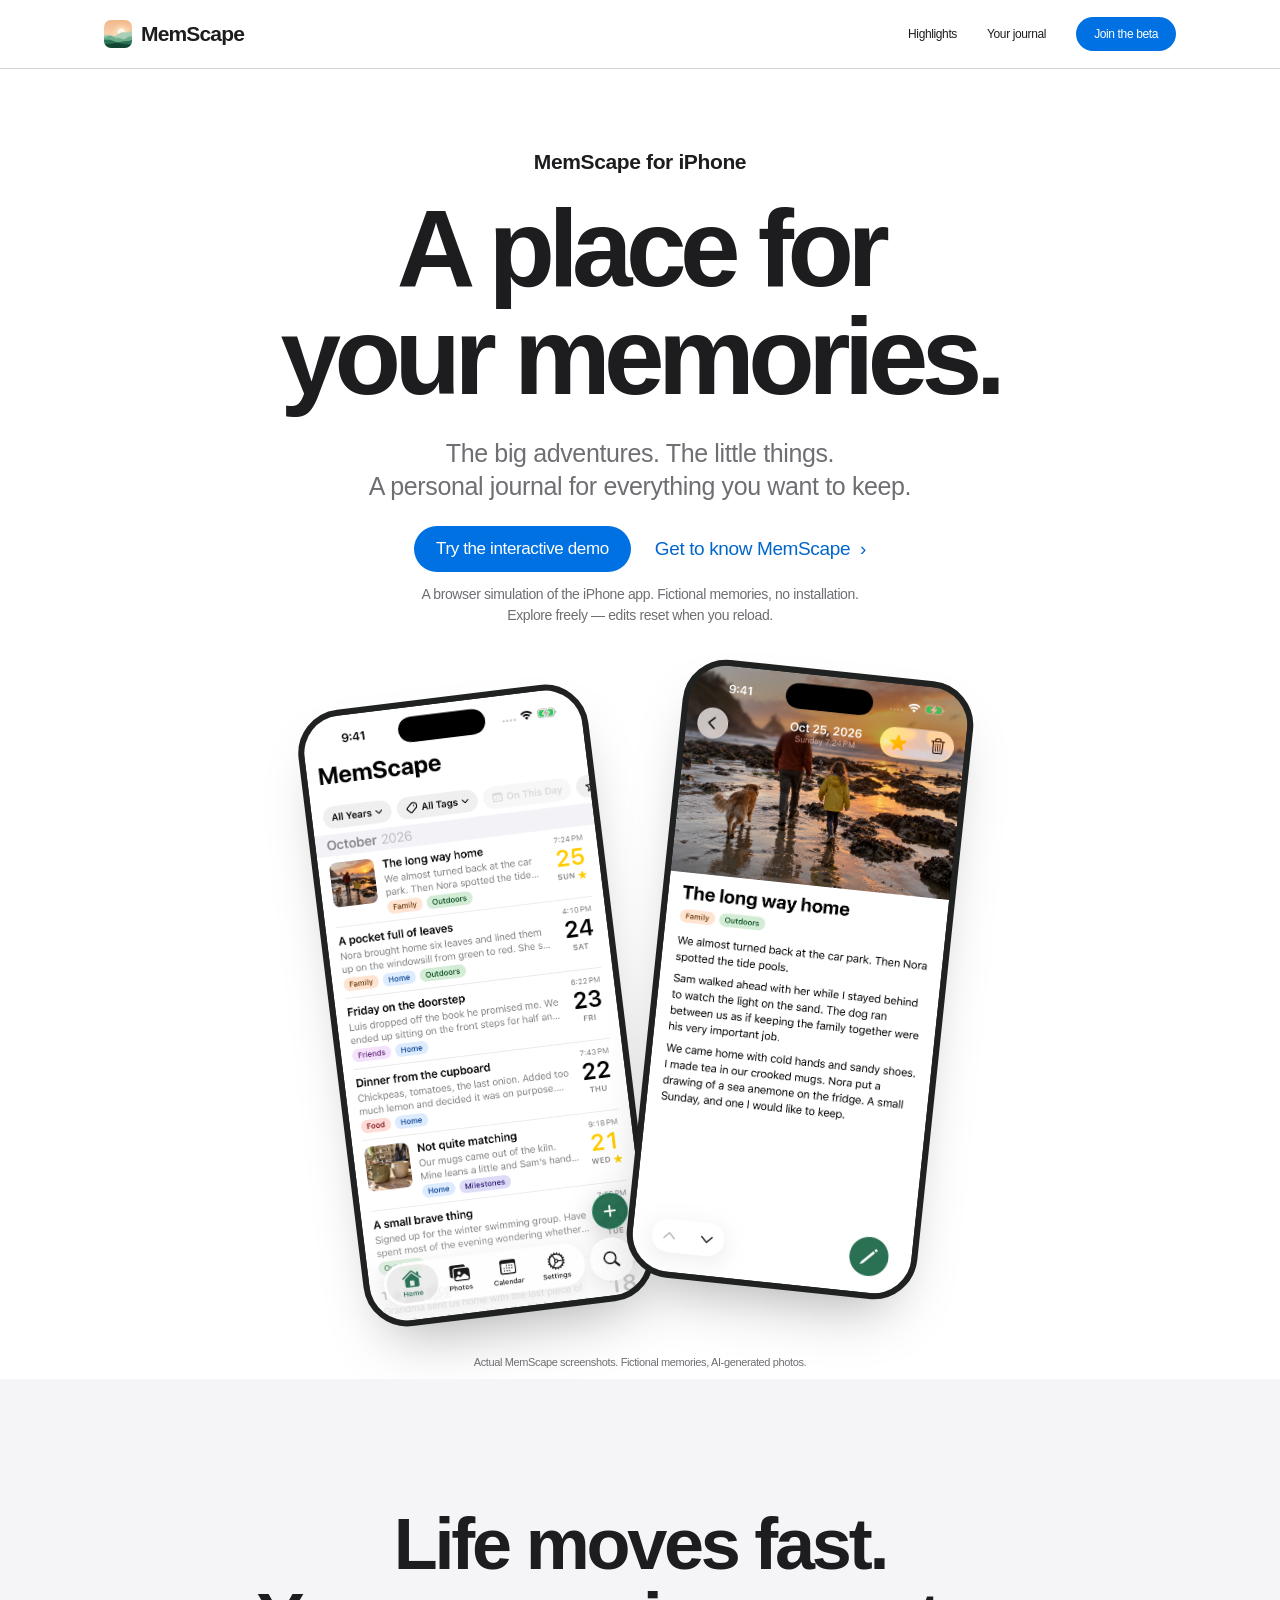
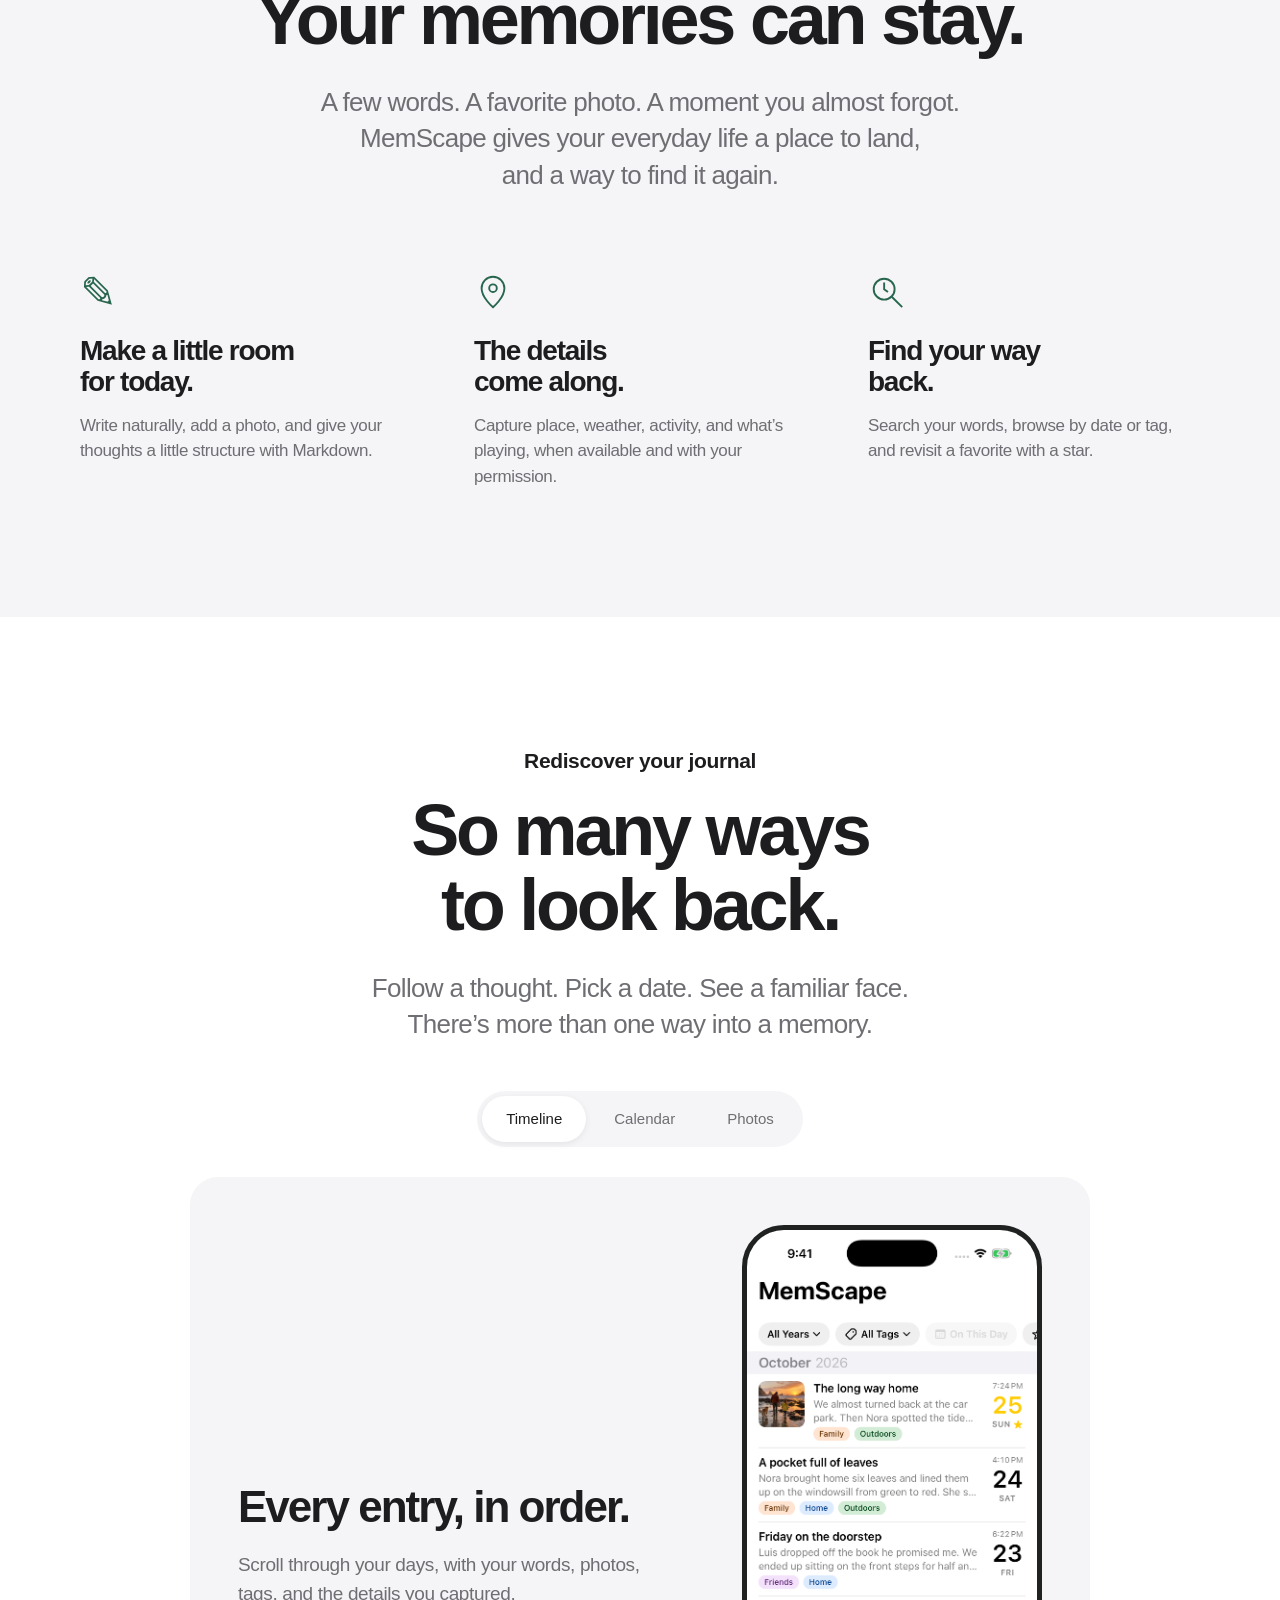
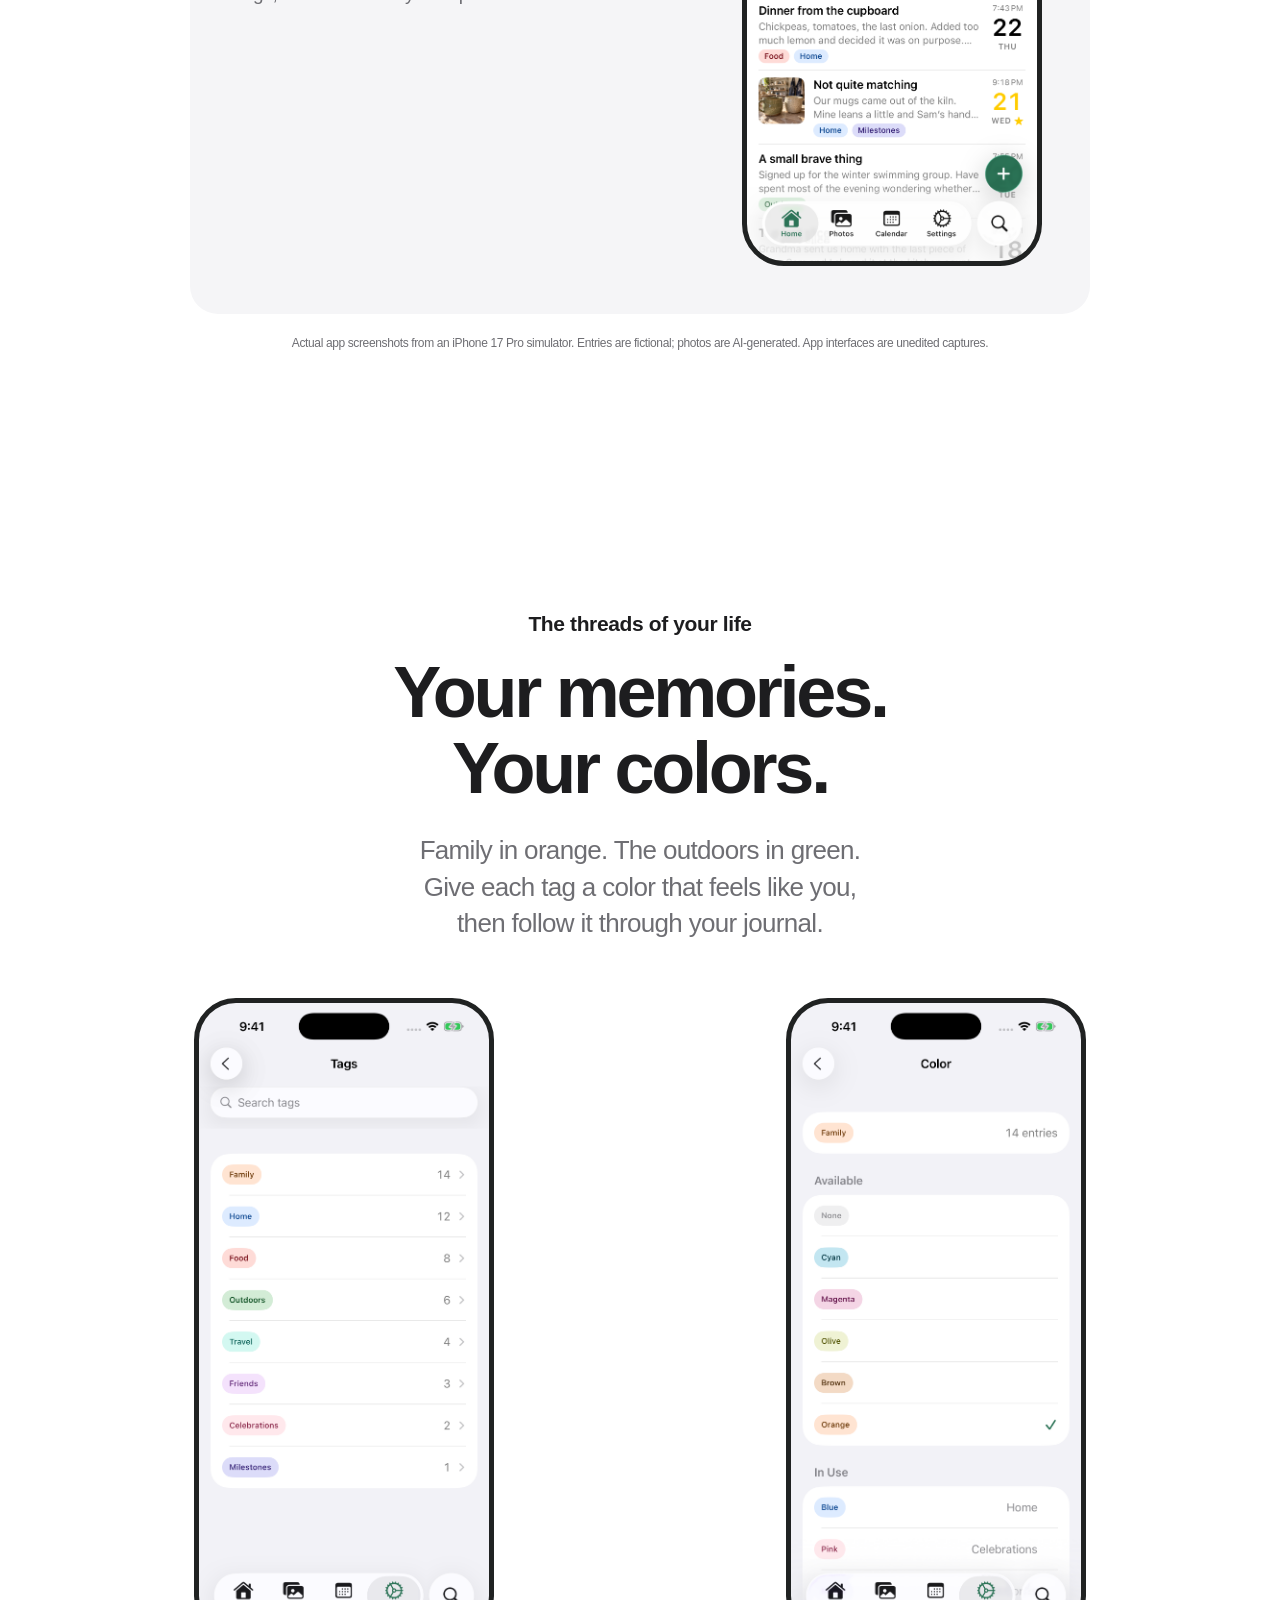
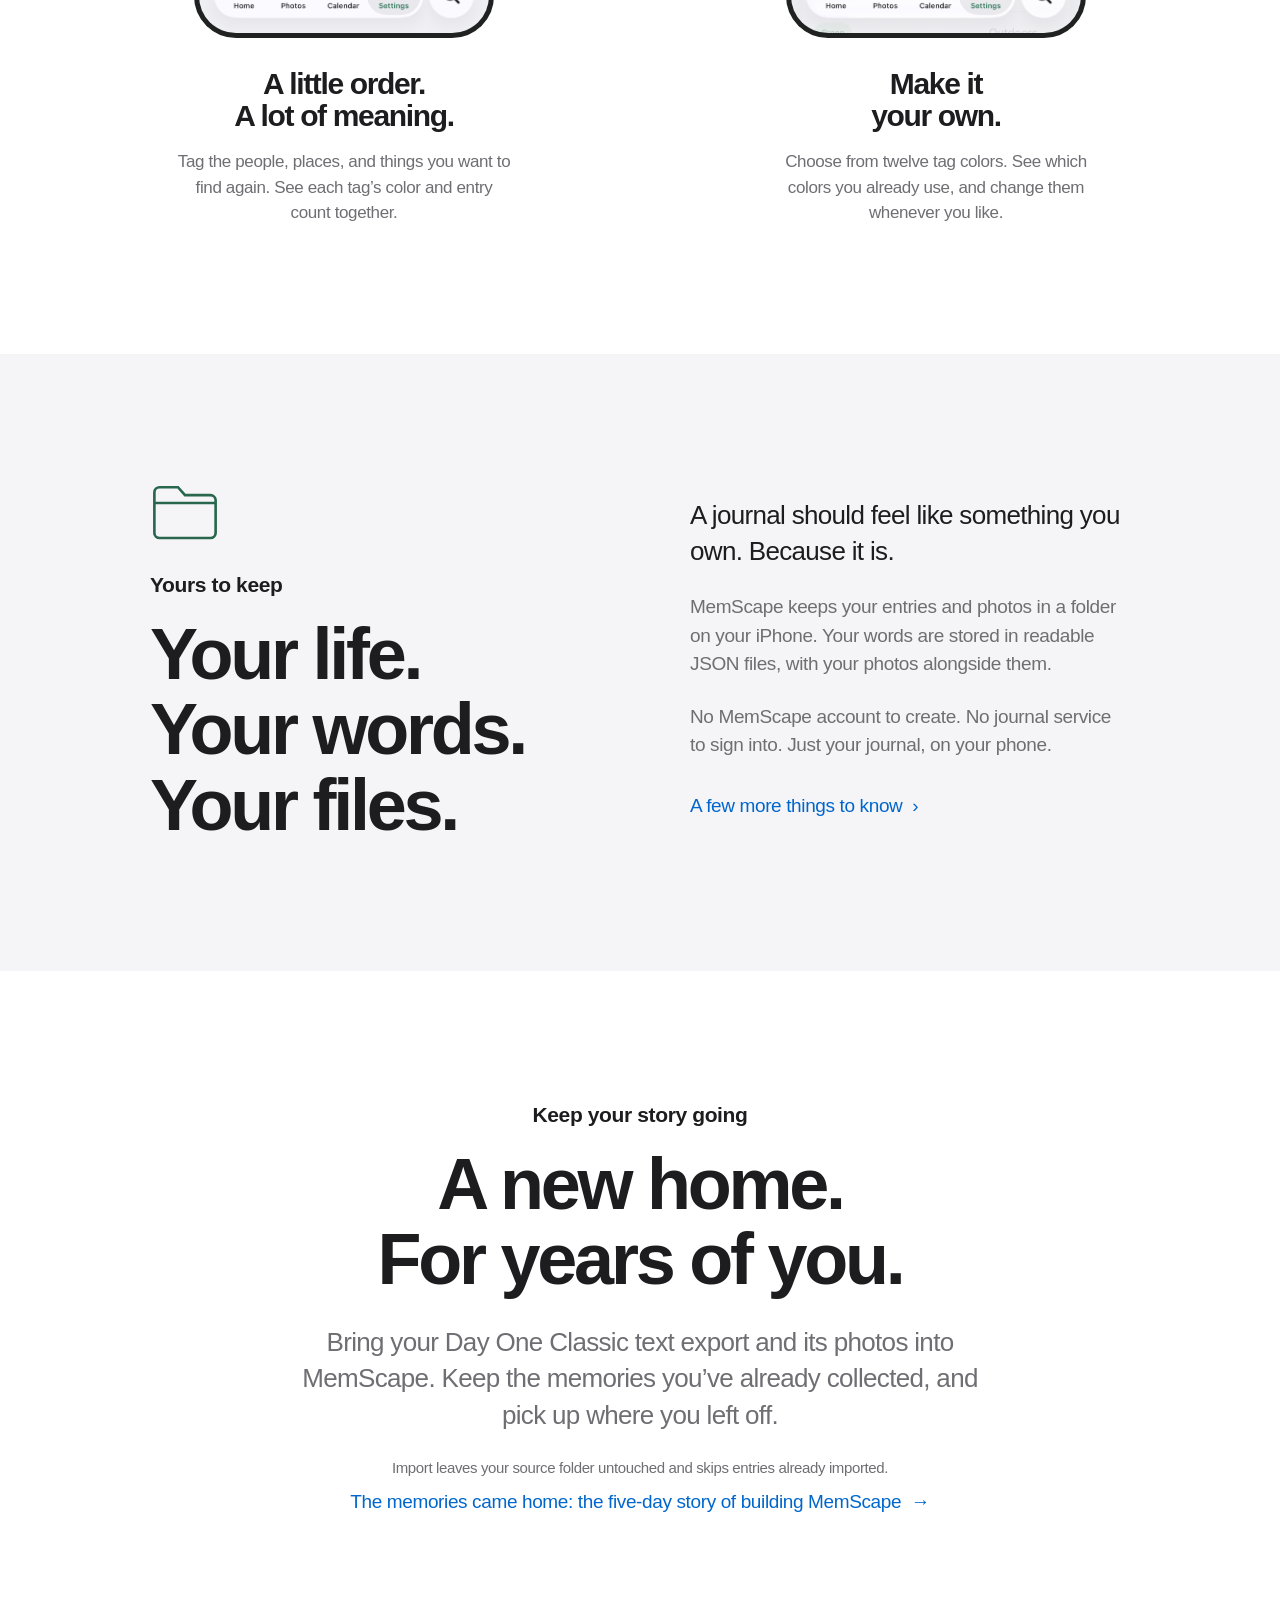
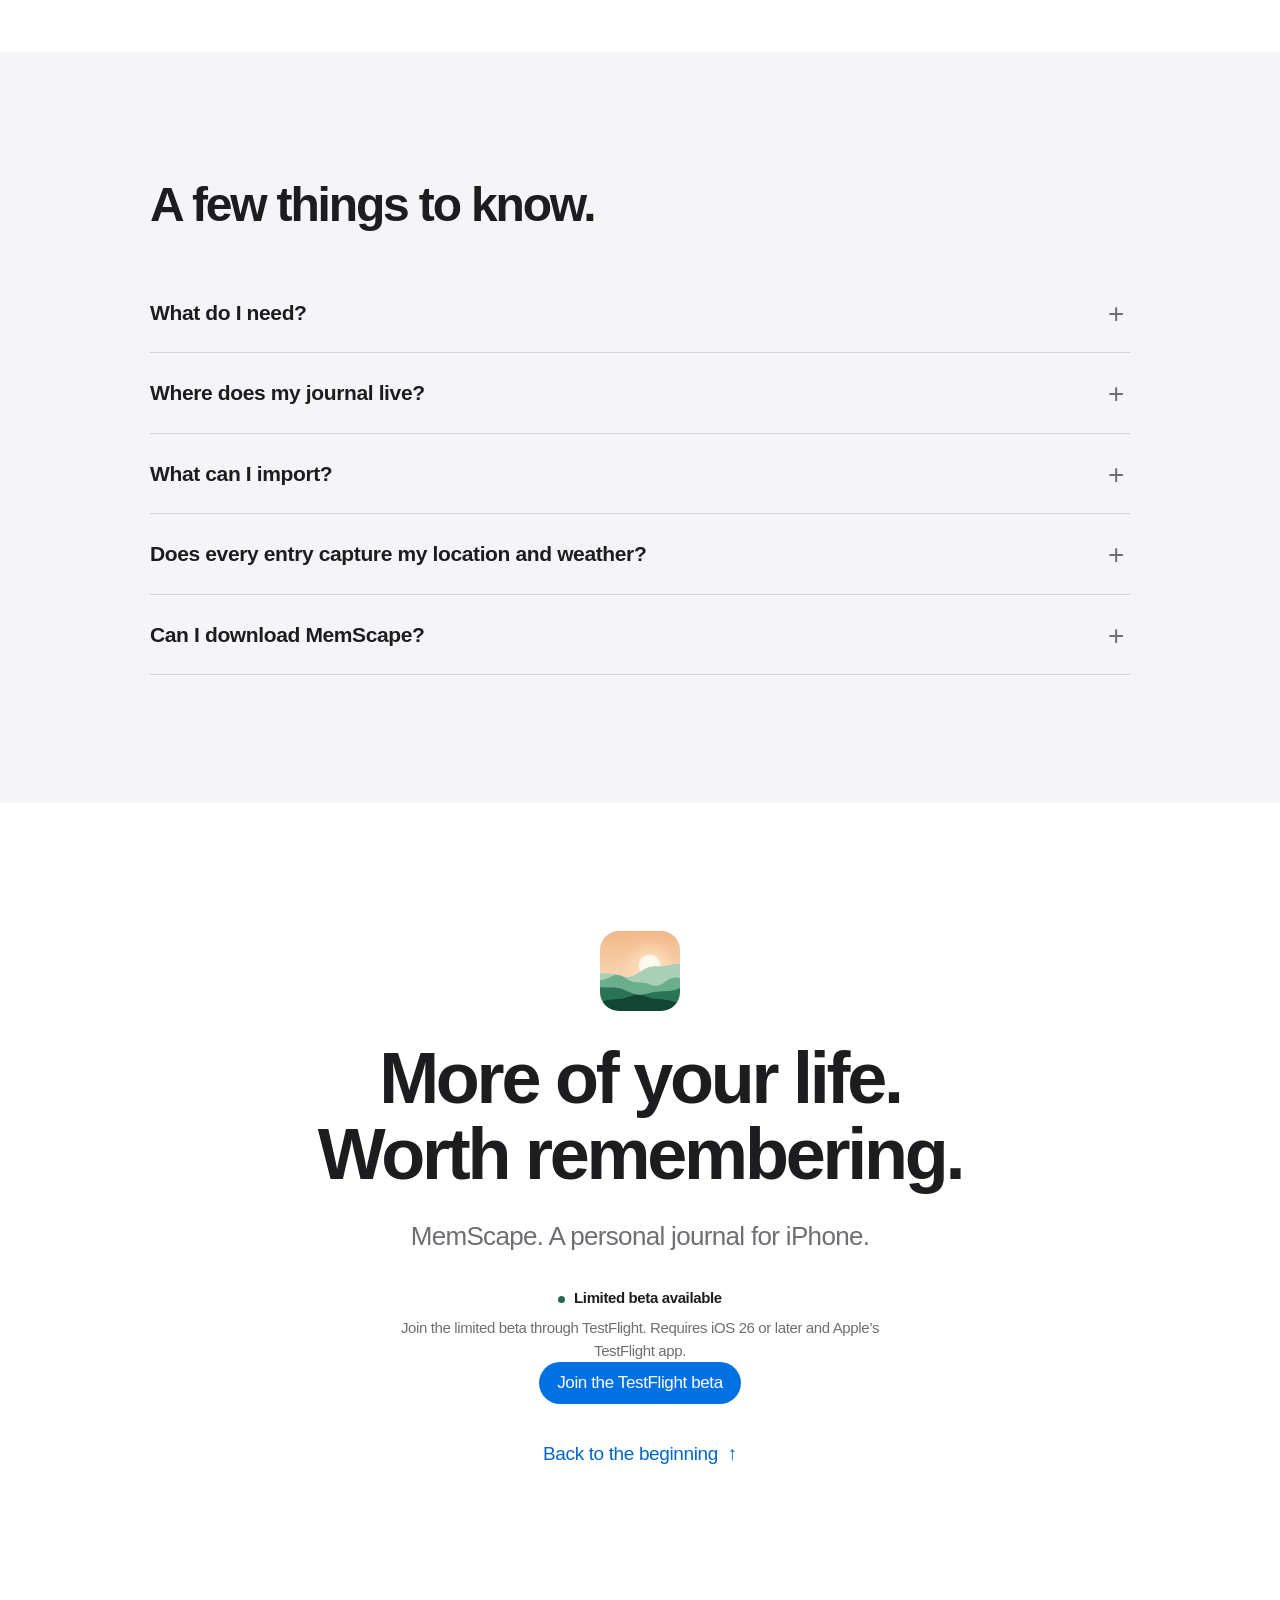
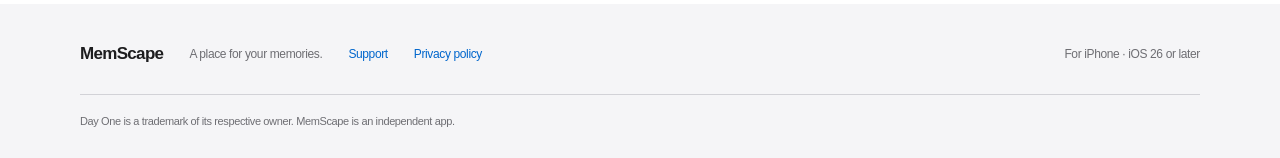
==== commit e68fec34: "feat: link the interactive MemScape simulation Publish the isolated Rust/WASM snapshot and verified " ====
--- a/index.html
+++ b/index.html
@@ -31,7 +31,11 @@
         <p class="product-name">MemScape for iPhone</p>
         <h1 id="hero-title">A place for<br>your memories.</h1>
         <p class="hero-description">The big adventures. The little things.<br>A personal journal for everything you want to keep.</p>
-        <a class="text-link" href="#highlights">Get to know MemScape <span aria-hidden="true">›</span></a>
+        <div class="hero-actions">
+          <a class="button" href="demo/">Try the interactive demo</a>
+          <a class="text-link" href="#highlights">Get to know MemScape <span aria-hidden="true">›</span></a>
+        </div>
+        <p class="demo-description">A browser simulation of the iPhone app. Fictional memories, no installation.<br>Explore freely — edits reset when you reload.</p>
       </div>
       <figure class="product-stage">
         <div class="phone phone-timeline"><picture><source media="(prefers-color-scheme: dark)" srcset="assets/screenshots/home-dark.png?v=faa8536-final"><img src="assets/screenshots/home-light.png?v=faa8536-final" width="1206" height="2622" alt="MemScape Home timeline with fictional family memories and colored tags"></picture></div>
--- a/assets/product.css
+++ b/assets/product.css
@@ -33,6 +33,9 @@
 .button:hover { background: #0077ed; text-decoration: none; }
 .hero { overflow: hidden; text-align: center; padding-top: clamp(54px, 6vw, 84px); }
 .hero-copy { padding: 0 24px; }
+.hero-actions { display: flex; justify-content: center; align-items: center; gap: 12px 24px; flex-wrap: wrap; }
+.hero-actions .button { min-height: 44px; padding: 10px 22px; }
+.demo-description { color: var(--secondary); font-size: 14px; line-height: 1.5; max-width: 560px; margin: 12px auto 0; }
 .product-name { font-size: 21px; font-weight: 600; margin-bottom: 18px; }
 h1 { font-size: clamp(64px, 8.5vw, 112px); line-height: .99; font-weight: 700; letter-spacing: -.06em; }
 .hero-description { color: var(--secondary); font-size: clamp(19px, 2vw, 25px); line-height: 1.35; font-weight: 500; margin: 26px auto 22px; }
